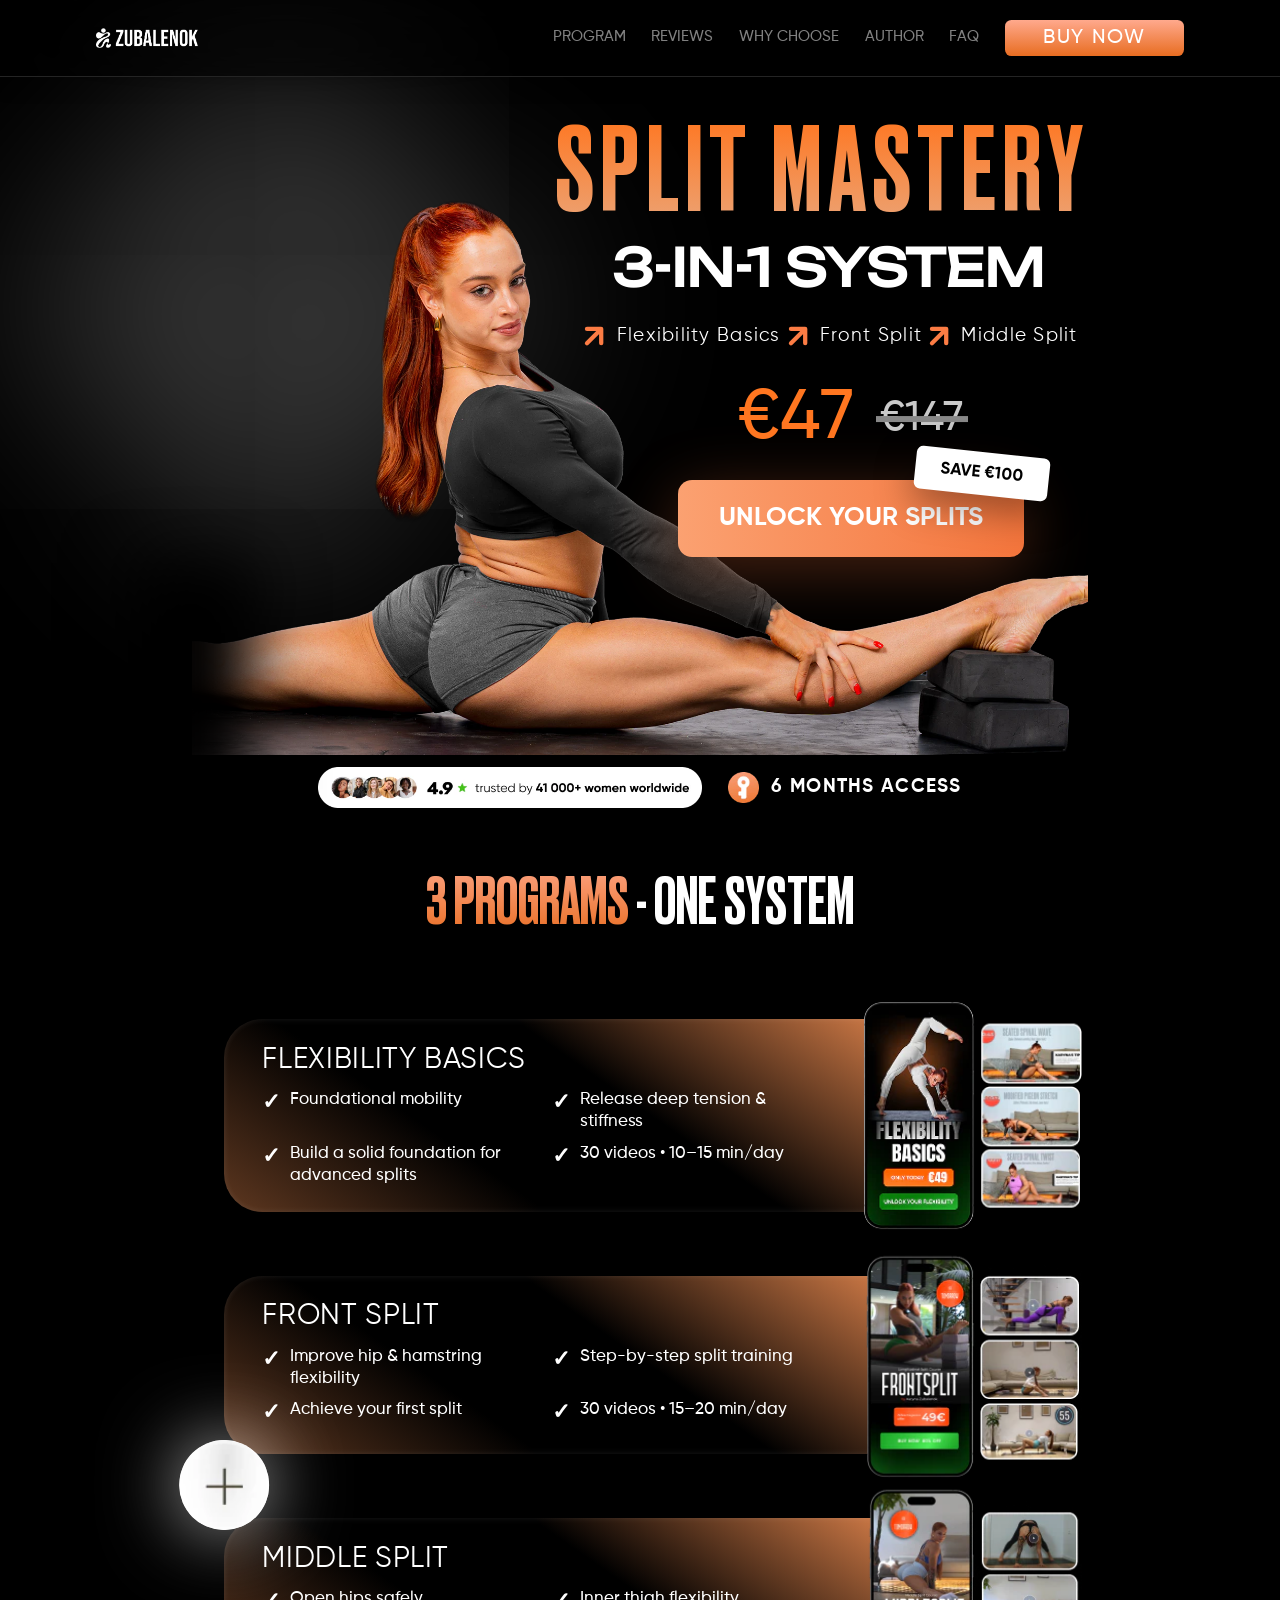
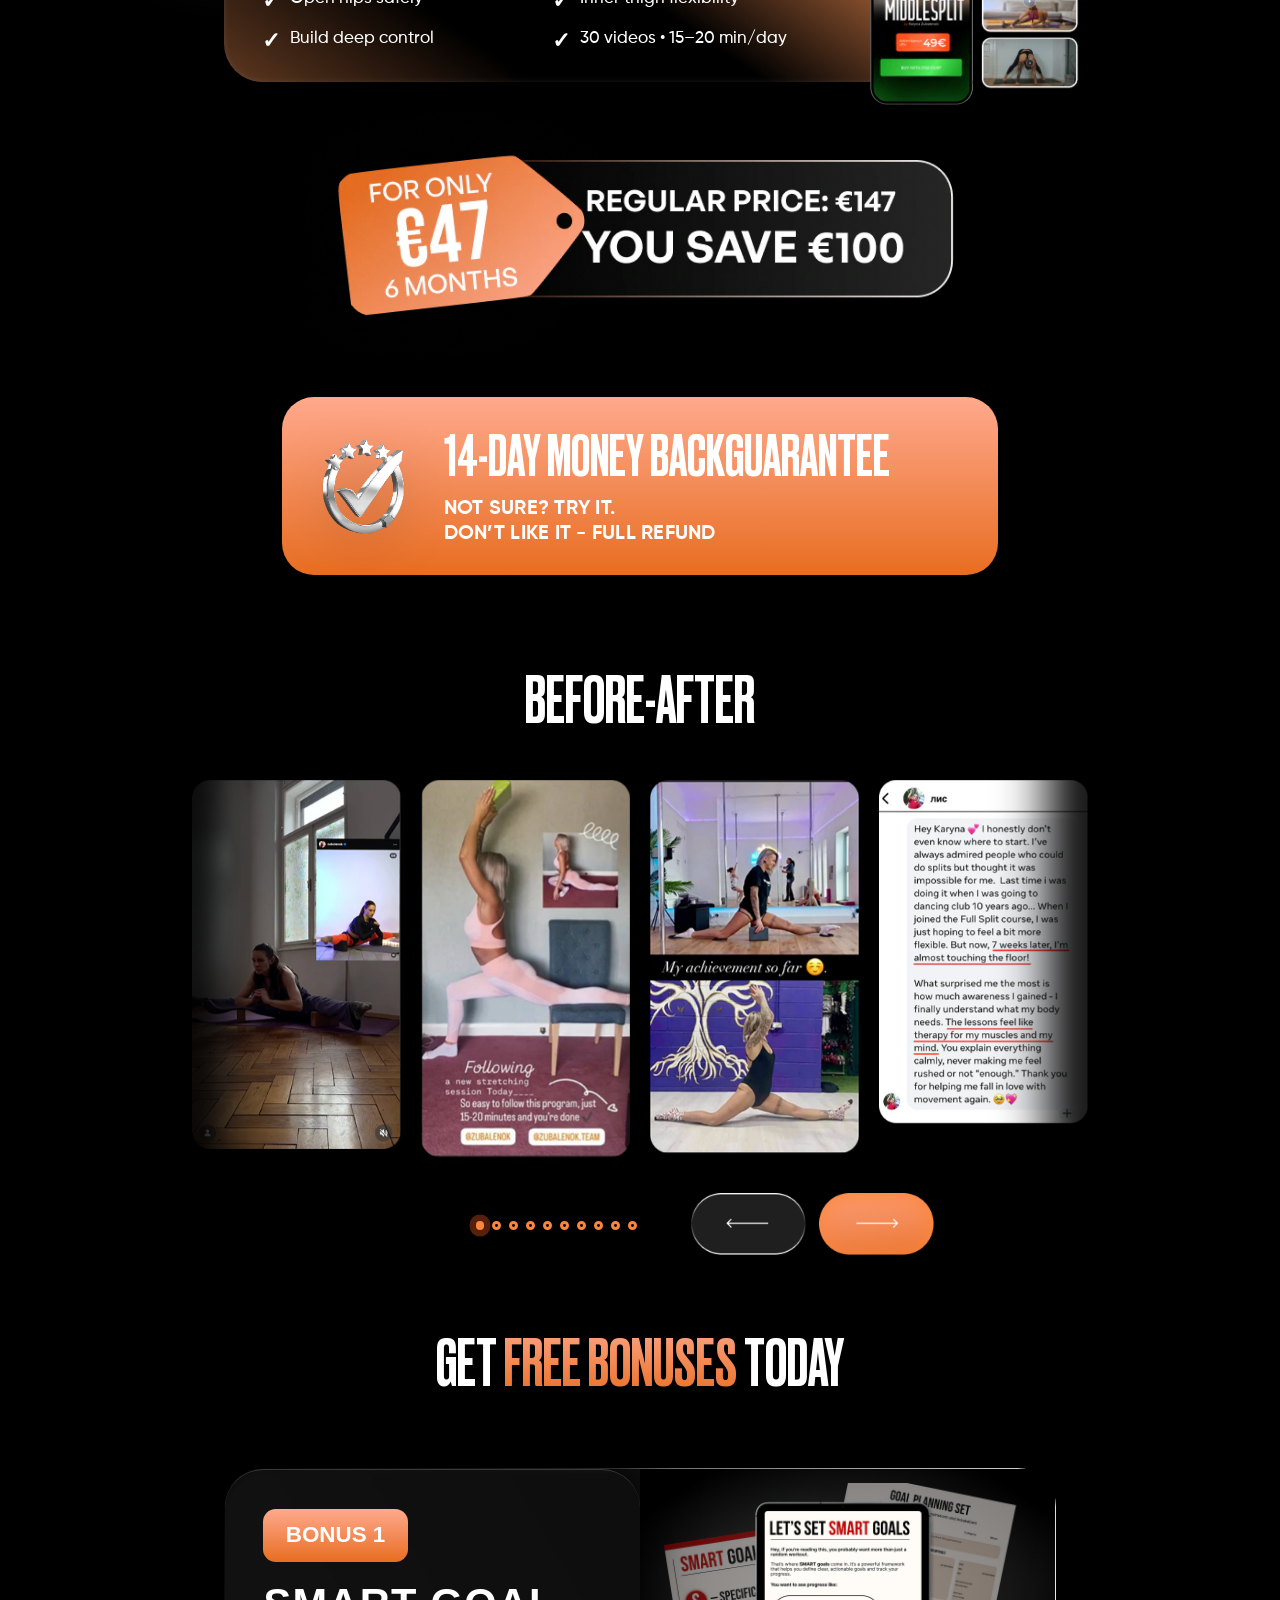
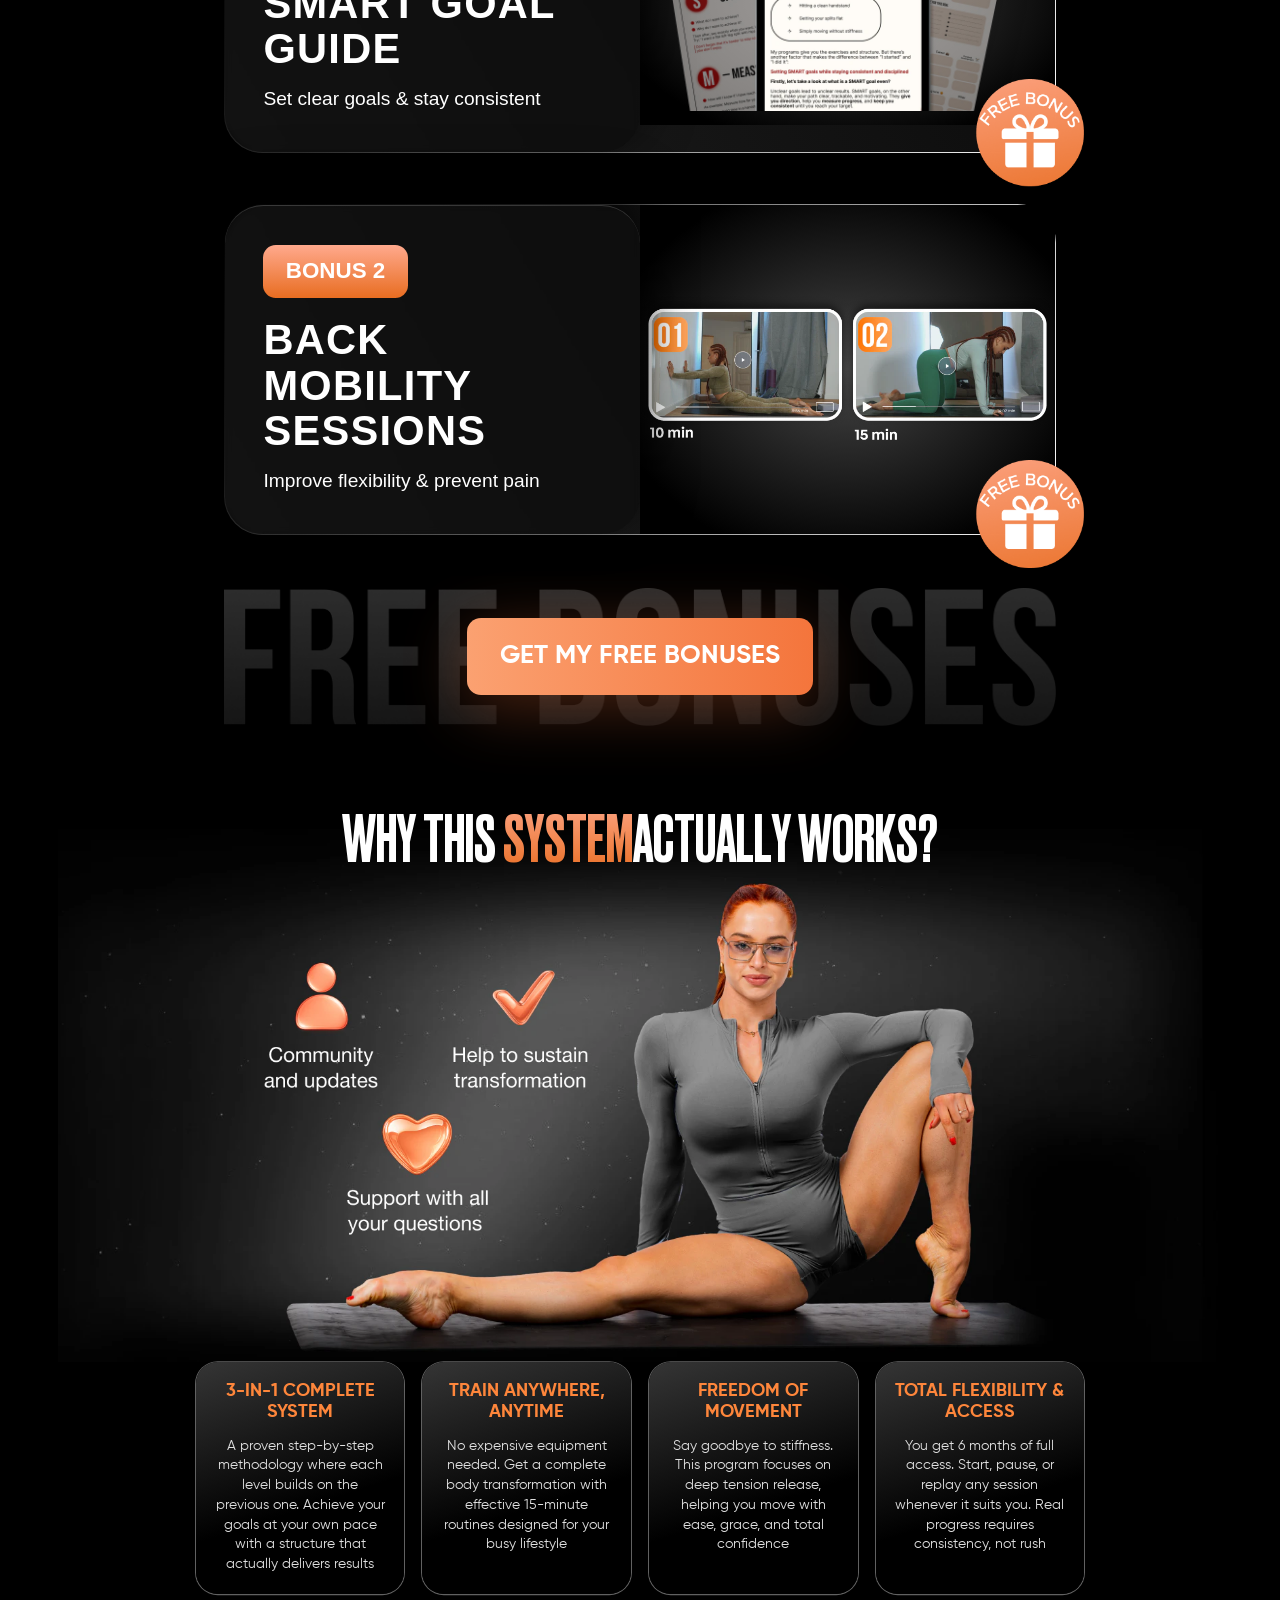
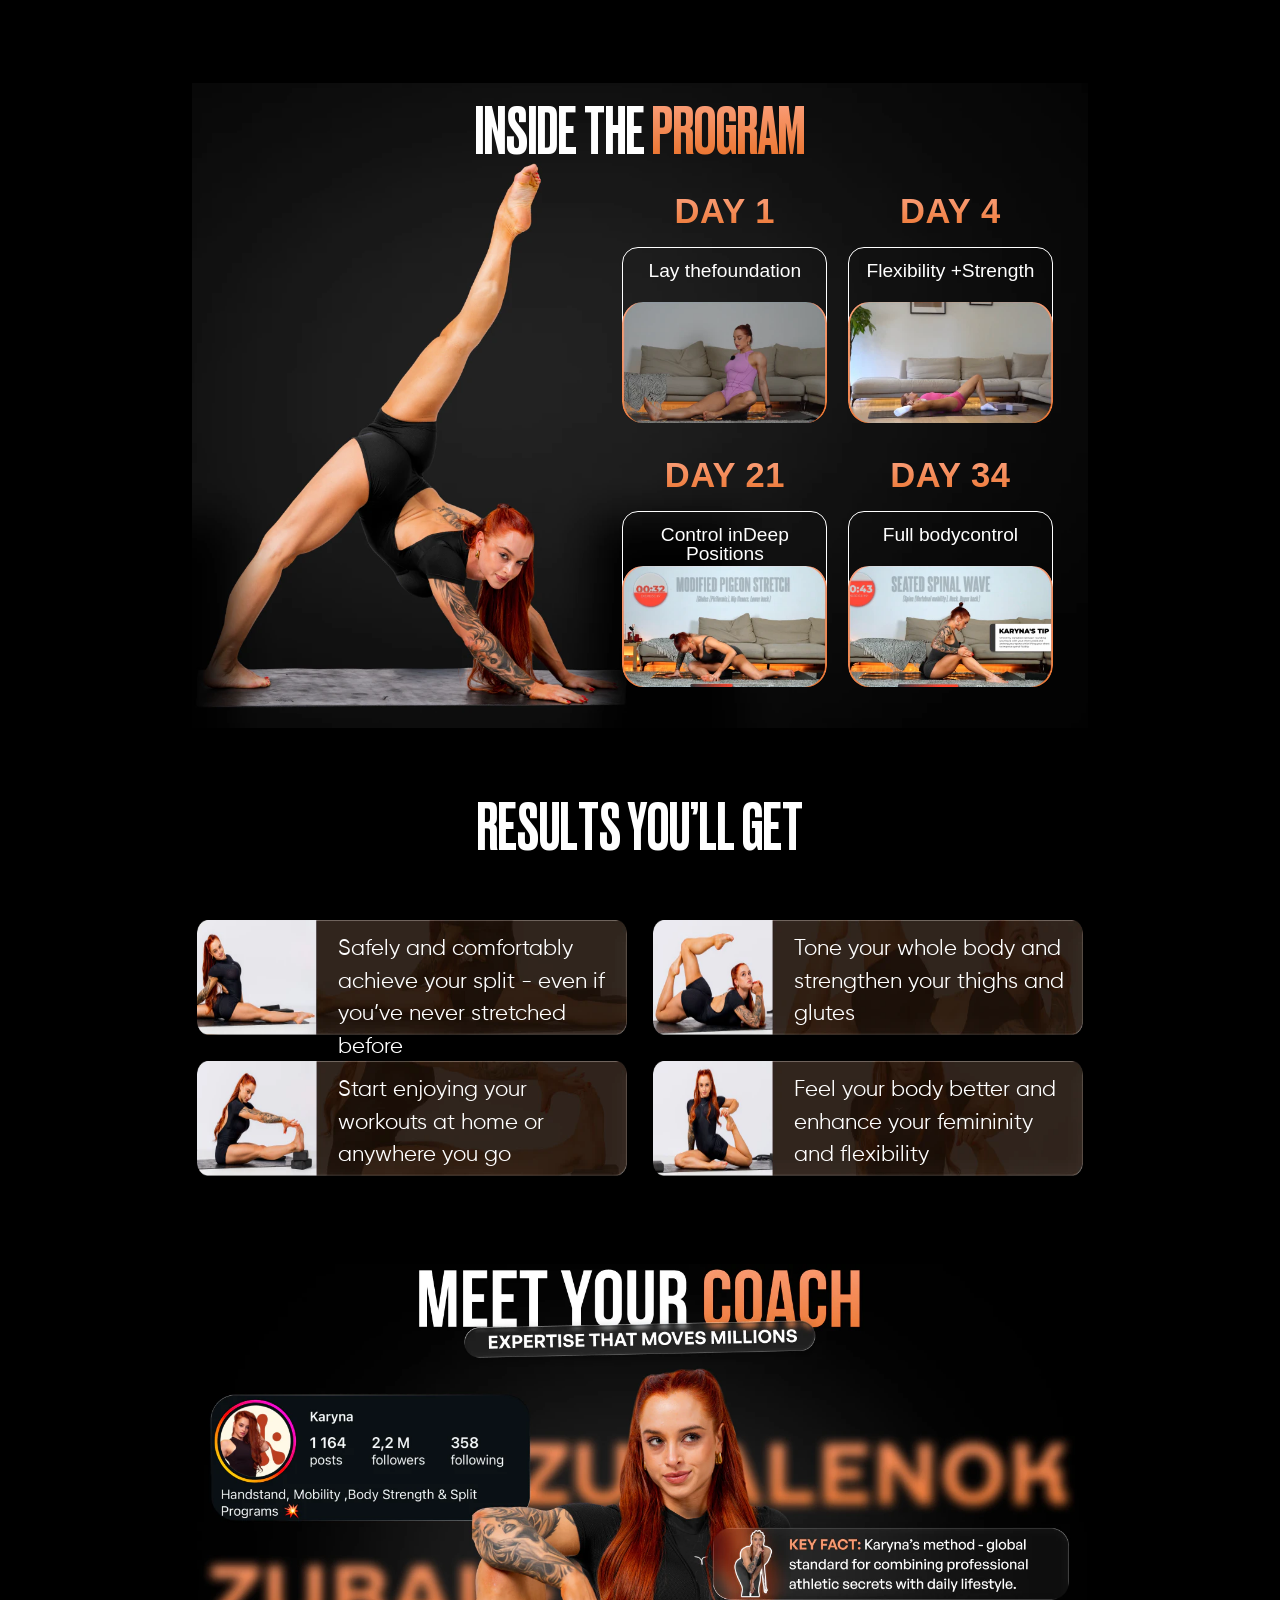
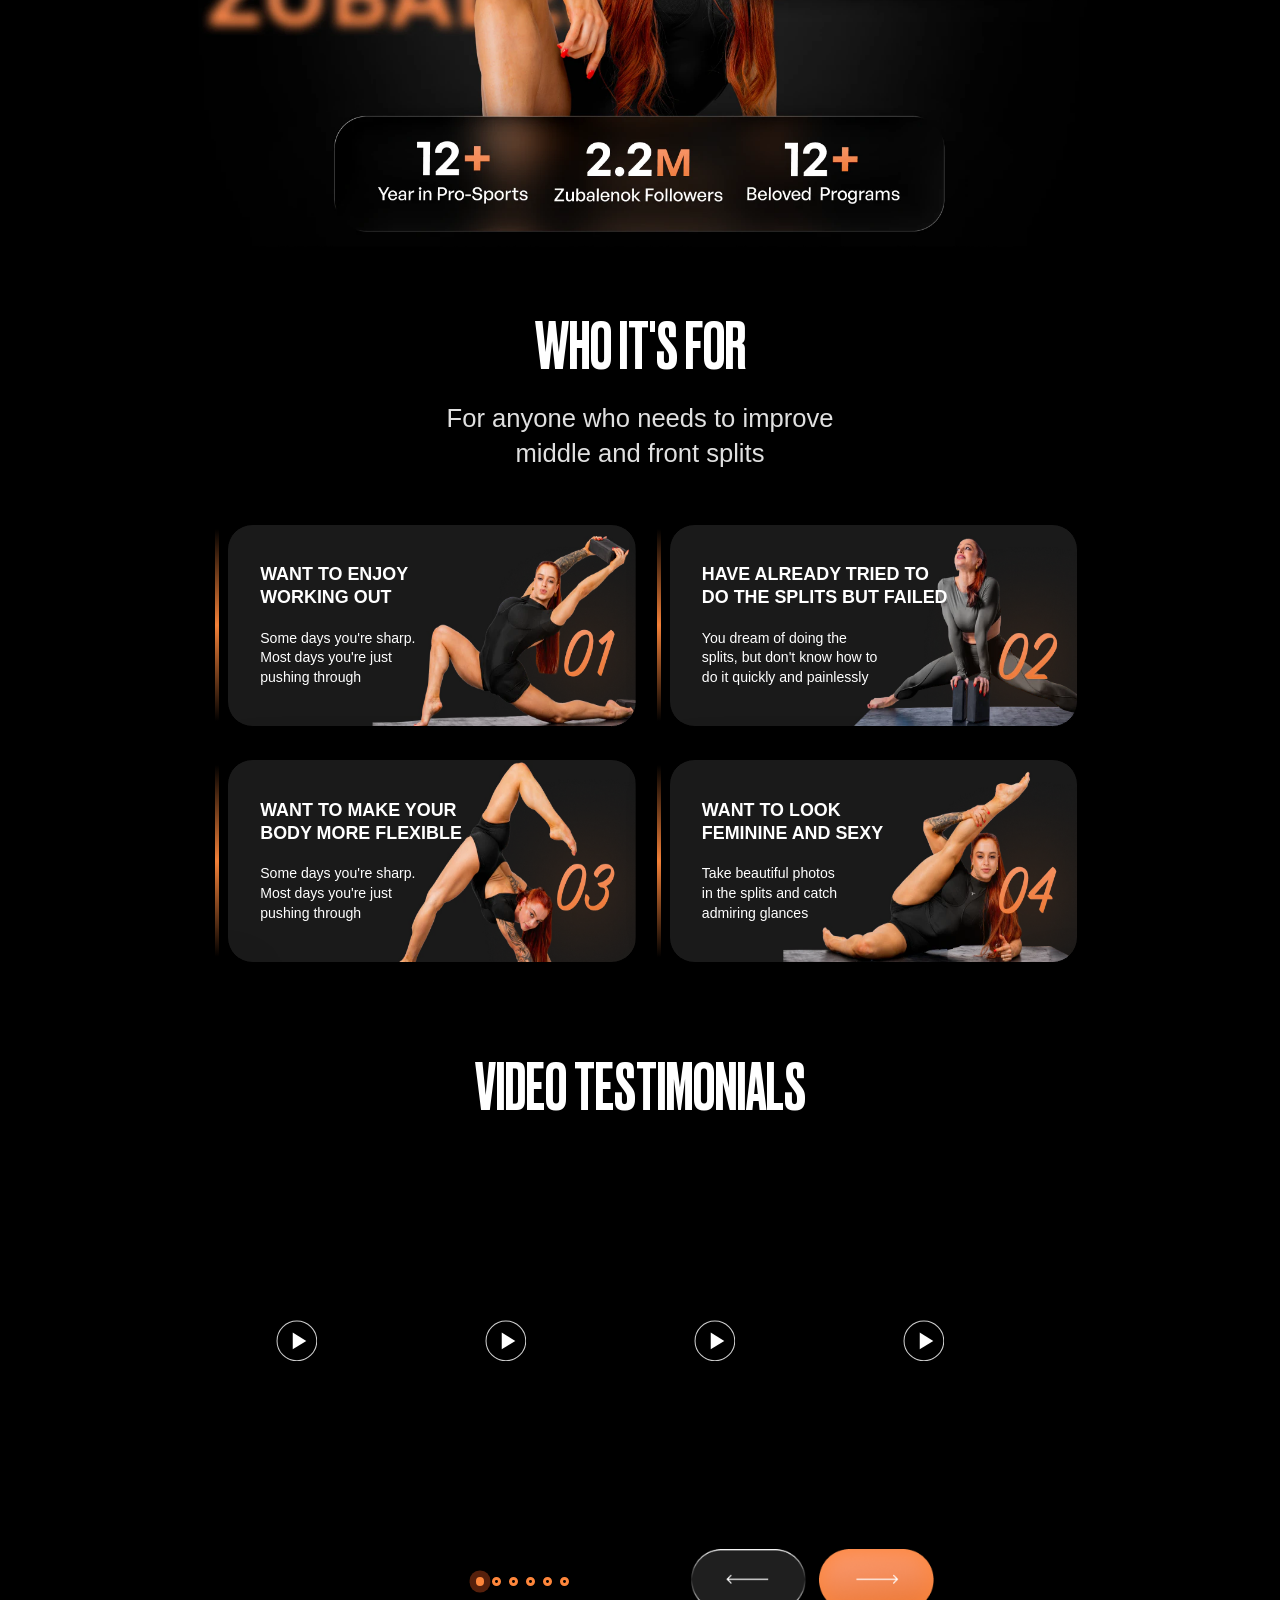
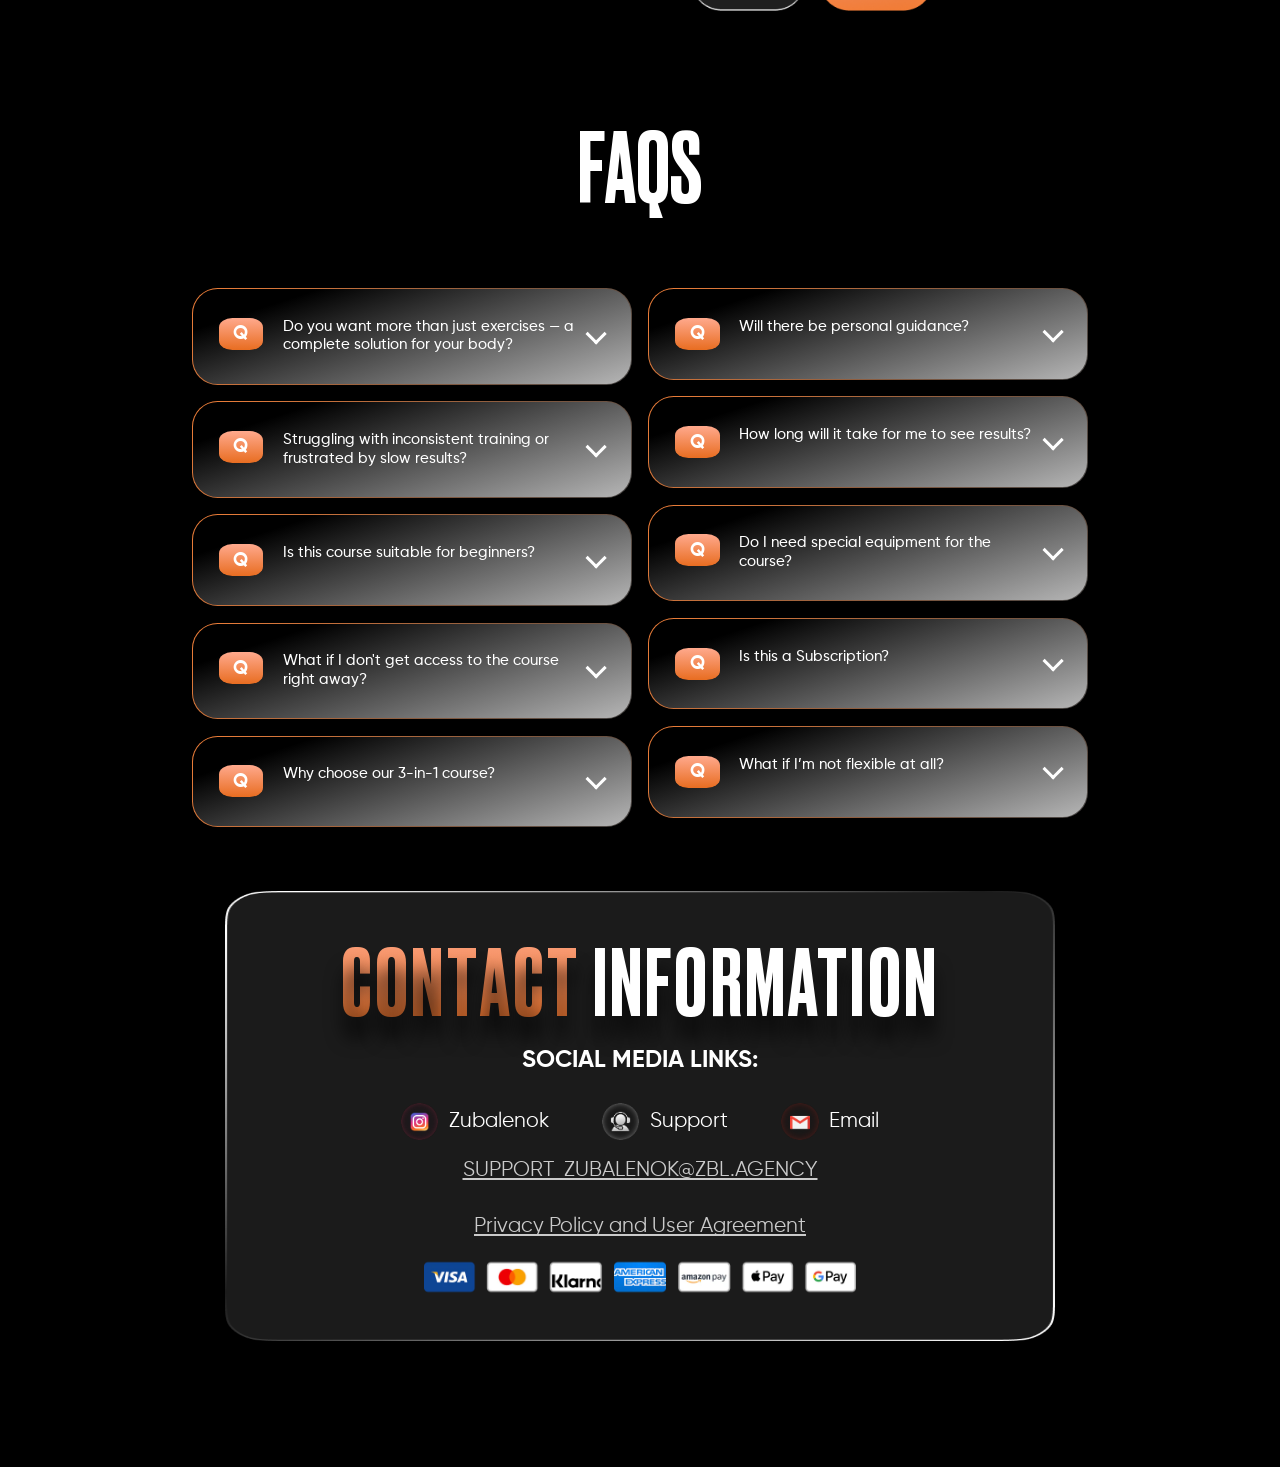
==== index.html @ 0b019ac0 "first commit" ====
<!DOCTYPE html>
<html lang="en">
<head>
    <meta charset="UTF-8">
    <meta name="viewport" content="width=device-width, initial-scale=1.0">
    <link rel="stylesheet" href="./css/fonts.css">
    <link rel="stylesheet" href="./css/nullStyle.css">
    <link rel="stylesheet" href="./css/main.css">
    <link rel="icon" type="image/png" href="./images/favicon.png">
    <link rel="stylesheet" href="https://cdn.jsdelivr.net/npm/swiper@11/swiper-bundle.min.css" />
    <title>Document</title>
</head>
<body>
    <header class="header-navline">
                <div class="header-wrapper">
                    <img src="./images/logo.webp" alt="logo" class="header-logo">
                    <nav class="header-nav">
                        <ul class="header-list">
                            <li><a href="#program" class="header-link">Program</a></li>
                            <li><a href="#reviews" class="header-link">Reviews</a></li>
                            <li><a href="#why-choose" class="header-link">Why choose</a></li>
                            <li><a href="#author" class="header-link">Author</a></li>
                            <li><a href="#faq" class="header-link">FAQ</a></li>
                        </ul>
                        <a href="https://zubalenok.online/shop/item/12171" class="header-nav-button">
                            Buy Now
                        </a>
                    </nav>
                </div>
            </header>
    
        <header class="header-section">
            <h1 class="title">SPLIT MASTERY</h1>
            <h2 class="sub-title">3-IN-1 SYSTEM</h2>
        </header>

        <div class="hero-section">
            <picture class="hero-bg">
                <source media="(max-width: 428px)" srcset="./images/fon-small.webp">
                <source media="(max-width: 768px)" srcset="./images/fon-medium.webp">
                <img src="./images/fon-big.webp" alt="Split Mastery Pose" fetchpriority="high" decoding="sync">
            </picture>

            <ul class="features-list">
                <li>
                    <svg class="arrow-icon" viewBox="0 0 24 24" fill="none" xmlns="http://www.w3.org/2000/svg">
                        <path d="M7 17L17 7M17 7H7M17 7V17" stroke="#fc7c44" stroke-width="3" stroke-linecap="round" stroke-linejoin="round"/>
                    </svg>
                    Flexibility Basics
                </li>
                <li>
                    <svg class="arrow-icon" viewBox="0 0 24 24" fill="none" xmlns="http://www.w3.org/2000/svg">
                        <path d="M7 17L17 7M17 7H7M17 7V17" stroke="#fc7c44" stroke-width="3" stroke-linecap="round" stroke-linejoin="round"/>
                    </svg>
                    Front Split
                </li>
                <li>
                    <svg class="arrow-icon" viewBox="0 0 24 24" fill="none" xmlns="http://www.w3.org/2000/svg">
                        <path d="M7 17L17 7M17 7H7M17 7V17" stroke="#fc7c44" stroke-width="3" stroke-linecap="round" stroke-linejoin="round"/>
                    </svg>
                    Middle Split
                </li>
            </ul>
        </div>
<div class="wrapper">
        <div class="action-section">
            <div class="action-section-d">
            <div class="pricing-container">
                <span class="price-new">€47</span>
                <span class="price-old">€147</span>
                <div class="badge-save">SAVE €100</div>
            </div>

            <button class="btn-unlock">UNLOCK YOUR SPLITS</button>
            </div>
            <div class="access-info">
                <img src="./images/key.webp" alt="">
                <span>6 MONTHS ACCESS</span>
            </div>
            <div class="trust-badge">
            <img src="./images/rate.webp" alt="Trusted by 41000+ women" loading="lazy">
        </div>
        </div>
<!-- 
        <div class="bonus-wrapper">
            <picture>
        <source media="(max-width: 800px)" srcset="./images/bonus.webp">
        <img src="./images/bonus-desc.webp" alt="Exclusive Bonuses" class="bonus-bg">
        </picture>
            <div class="bonus-text-overlay">
                <h2 class="bonus-title">BUY NOW & GET<br>EXCLUSIVE BONUSES:</h2>
                
                <div class="bonus-items">
                    <div class="bonus-item">
                        <h3 class="bonus-item-title">SMART GOAL GUIDE</h3>
                        <p class="bonus-item-desc">Set clear goals & stay consistent</p>
                    </div>
                    
                    <div class="bonus-item">
                        <h3 class="bonus-item-title">2 BACK MOBILITY SESSIONS</h3>
                        <p class="bonus-item-desc">Improve back flexibility</p>
                    </div>
                </div>
            </div>
        </div> -->
        <div class="courses-list">
        <h2 class="mainTitle">
            <span>3 programs</span> - One system
        </h2>
    <div class="course-card">
        <div class="course-info">
            <h3 class="course-title">FLEXIBILITY BASICS</h3>
            <ul class="course-features">
                <li>Foundational mobility</li>
                <li>Release deep tension & stiffness</li>
                <li>Build a solid foundation for advanced splits</li>
                <li>30 videos • 10–15 min/day</li>
            </ul>
        </div>
        <div class="course-img-wrap">
            <img src="./images/phone-1.webp" alt="Flexibility Basics" loading="lazy">
        </div>
    </div>

    <div class="course-card-group">
        <div class="course-card">
            <div class="course-info">
                <h3 class="course-title">FRONT SPLIT</h3>
                <ul class="course-features">
                    <li>Improve hip & hamstring flexibility</li>
                    <li>Step-by-step split training</li>
                    <li>Achieve your first split</li>
                    <li>30 videos • 15–20 min/day</li>
                </ul>
            </div>
            <div class="course-img-wrap">
                <img src="./images/phone-2.webp" alt="Front Split" loading="lazy">
            </div>
        </div>
        
        <img src="./images/plus.webp" class="plus-badge" alt="">
    </div>

    <div class="course-card">
        <div class="course-info">
            <h3 class="course-title">MIDDLE SPLIT</h3>
            <ul class="course-features">
                <li>Open hips safely</li>
                <li>Inner thigh flexibility</li>
                <li>Build deep control</li>
                <li>30 videos • 15–20 min/day</li>
            </ul>
        </div>
        <div class="course-img-wrap">
            <img src="./images/phone-3.webp" alt="Middle Split" loading="lazy">
        </div>
    </div>

    <img src="./images/price.webp" class="price-button" alt="">

</div>
<div class="guarantee-section">
    <div class="guarantee-container">
        <div class="guarantee-icon">
            <img src="./images/check-1.webp" alt="Money Back Guarantee" loading="lazy">
        </div>
        
        <div class="guarantee-content">
            <h2 class="guarantee-main-text">14-DAY MONEY BACK<br>GUARANTEE</h2>
            <div class="guarantee-sub-text">
                <p>NOT SURE? TRY IT.</p>
                <p>DON’T LIKE IT - FULL REFUND</p>
            </div>
        </div>
    </div>
</div>

<section class="second-slider" id="reviews">
            <div class="wrapper_component">
                <h2 class="mainTitle">BEFORE-AFTER</h2>

                <div class="second-swiper swiper">
                    <div class="swiper-wrapper">
        <img 
            src="./images/slider/slide1.webp" 
            class="swiper-slide" 
            alt="Slide 1"
            loading="lazy"
            decoding="async"
        >
        <img 
            src="./images/slider/slide2.webp" 
            class="swiper-slide" 
            alt="Slide 2"
            loading="lazy"
            decoding="async"
        >
        <img 
            src="./images/slider/slide3.webp" 
            class="swiper-slide" 
            alt="Slide 3"
            loading="lazy"
            decoding="async"
        >
        <img 
            src="./images/slider/slide4.webp" 
            class="swiper-slide" 
            alt="Slide 4"
            loading="lazy"
            decoding="async"
        >
        <img 
            src="./images/slider/slide5.webp" 
            class="swiper-slide" 
            alt="Slide 5"
            loading="lazy"
            decoding="async"
        >
        <img 
            src="./images/slider/slide6.webp" 
            class="swiper-slide" 
            alt="Slide 6"
            loading="lazy"
            decoding="async"
        >
        <img 
            src="./images/slider/slide7.webp" 
            class="swiper-slide" 
            alt="Slide 7"
            loading="lazy"
            decoding="async"
        >
        <img 
            src="./images/slider/slide8.webp" 
            class="swiper-slide" 
            alt="Slide 8"
            loading="lazy"
            decoding="async"
        >
        <img 
            src="./images/slider/slide9.webp" 
            class="swiper-slide" 
            alt="Slide 9"
            loading="lazy"
            decoding="async"
        >
        <img 
            src="./images/slider/slide10.webp" 
            class="swiper-slide" 
            alt="Slide 10"
            loading="lazy"
            decoding="async"
        >

</div>
                </div>

                <div style="padding-right: 10px; display: flex; align-items: center;">
                    <div class="second-slider-pagination swiper-pagination"></div>
                    <div class="second-slider-prev"></div>
                    <div class="second-slider-next"></div>
                </div>
            </div>
        </section>


        <div class="bonuses-container">
            <h2 class="mainTitle">
                Get <span>FREE Bonuses</span> Today
            </h2>
  <div class="bonus-card">
    <div class="img-wrapper new-1-img-w">
      <picture>
        <source media="(min-width: 800px)" srcset="./images/new-1.2.webp">
        <img src="./images/new-1.webp" class="new-1-img" alt="Smart Goal Guide">
      </picture>
    </div>
    <div class=" bonus-content bonus-content-1">
      <div class="bonus-badge">BONUS 1</div>
      <div class="bonus-title">SMART GOAL GUIDE</div>
      <div class="bonus-subtitle">Set clear goals & stay consistent</div>
    </div>
   <img src="./images/gift.png" class="gift" alt="">
  </div>

  <div class="bonus-card">
    <div class="img-wrapper">
      <picture>
        <source media="(min-width: 800px)" srcset="./images/new-2.2.webp">
        <img src="./images/new-2.webp" class="new-1-img" alt="Smart Goal Guide">
      </picture>
    </div>
    <div class="bonus-content bonus-content-2">
      <div class="bonus-badge">BONUS 2</div>
      <div class="bonus-title">BACK MOBILITY SESSIONS</div>
      <div class="bonus-subtitle">Improve flexibility & prevent pain</div>
    </div>
    <img src="./images/gift.png" class="gift" alt="">
  </div>

  <div class="new-fonTitle">
  <a href="" class="btn-unlock">Get My Free Bonuses</a>
  </div>
</div>

        <div class="benefits">
            <h2 class="mainTitle">
                Why this <span>system</span><br>actually works?
            </h2>
        <img src="./images/details.webp" class="benefits-image" alt="">
        <div class="benefits-grid">
    
    <div class="benefit-card">
        <h4 class="benefit-title">3-IN-1 COMPLETE SYSTEM</h4>
        <div class="benefit-item">
            <p class="benefit-desc"><span>✅</span> A proven step-by-step methodology where each level builds on the previous one. Achieve your goals at your own pace with a structure that actually delivers results</p>
        </div>
    </div>

    <div class="benefit-card">
        <h4 class="benefit-title">TRAIN ANYWHERE, ANYTIME</h4>
        <div class="benefit-item">
            <p class="benefit-desc"><span>✅</span> No expensive equipment needed. Get a complete body transformation with effective 15-minute routines designed for your busy lifestyle</p>
        </div>
    </div>

    <div class="benefit-card">
        <h4 class="benefit-title">FREEDOM OF MOVEMENT</h4>
        <div class="benefit-item">
            <p class="benefit-desc"><span>✅</span> Say goodbye to stiffness. This program focuses on deep tension release, helping you move with ease, grace, and total confidence</p>
        </div>
    </div>

    <div class="benefit-card">
        <h4 class="benefit-title">TOTAL FLEXIBILITY & ACCESS</h4>
        <div class="benefit-item">
            <p class="benefit-desc"><span>✅</span> You get 6 months of full access. Start, pause, or replay any session whenever it suits you. Real progress requires consistency, not rush</p>
        </div>
    </div>

</div>
    </div>
    
    <div class="gallery">
        <h2 class="mainTitle">
        Inside the <span>program</span>
    </h2>
    <div class="gallery-content">
  <div class="gallery-grid">
    <div class="gallery-card">
      <div class="gallery-day">DAY 1</div>
      <div class="gallery-box">
        <div class="gallery-text">Lay the<br>foundation</div>
        <div class="gallery-img">
          <img src="./images/poster-1.webp" alt="Day 1">
        </div>
      </div>
    </div>

    <div class="gallery-card">
      <div class="gallery-day">DAY 4</div>
      <div class="gallery-box">
        <div class="gallery-text">Flexibility +<br>Strength</div>
        <div class="gallery-img">
          <img src="./images/poster-2.webp" alt="Day 4">
        </div>
      </div>
    </div>

    <div class="gallery-card">
      <div class="gallery-day">DAY 21</div>
      <div class="gallery-box">
        <div class="gallery-text">Control in<br>Deep Positions</div>
        <div class="gallery-img">
          <img src="./images/poster-3.webp" alt="Day 21">
        </div>
      </div>
    </div>

    <div class="gallery-card">
      <div class="gallery-day">DAY 34</div>
      <div class="gallery-box">
        <div class="gallery-text">Full body<br>control</div>
        <div class="gallery-img">
          <img src="./images/poster-4.webp" alt="Day 34">
        </div>
      </div>
    </div>
  </div>
  </div>
</div>

<section class="results wrapper_component" id="why-choose">
            <h2 class="mainTitle">
                Results you’ll get
            </h2>
            <div class="results-items">
                <div class="results-item">
                    <p>
                        Safely and comfortably achieve your split - even if you’ve never stretched before
                    </p>
                </div>
                <div class="results-item">
                    <p>
                        Tone your whole body and strengthen your thighs and glutes
                    </p>
                </div>
                <div class="results-item">
                    <p>
                        Start enjoying your workouts at home or anywhere you go
                    </p>
                </div>
                <div class="results-item">
                    <p>
                        Feel your body better and enhance your femininity and flexibility
                    </p>
                </div>
            </div>
            <a href="https://zubalenok.online/shop/item/11786" class="hero__btn">Start changes →</a>
        </section>
        <picture>
            <source srcset="./images/info-mob.webp" media="(max-width: 800px)">
            
            <img style="margin: 0 auto;" src="./images/info-desc.webp" alt="Gallery image">
        </picture>
        <div class="who-container">
        <div class="mainTitle">WHO IT'S FOR</div>
        <div class="who-subtitle">For anyone who needs to improve<br>middle and front splits</div>
        <div class="who-cards">
            <div class="who-card">
            <div class="who-card-title">WANT TO ENJOY<br>WORKING OUT</div>
            <div class="who-card-desc">Some days you're sharp.<br>Most days you're just<br>pushing through</div>
            </div>
            <div class="who-card">
            <div class="who-card-title">HAVE ALREADY TRIED TO<br>DO THE SPLITS BUT FAILED</div>
            <div class="who-card-desc">You dream of doing the<br>splits, but don't know how to<br>do it quickly and painlessly</div>
            </div>
            <div class="who-card">
            <div class="who-card-title">WANT TO MAKE YOUR<br>BODY MORE FLEXIBLE</div>
            <div class="who-card-desc">Some days you're sharp.<br>Most days you're just<br>pushing through</div>
            </div>
            <div class="who-card">
            <div class="who-card-title">WANT TO LOOK<br>FEMININE AND SEXY</div>
            <div class="who-card-desc">Take beautiful photos<br>in the splits and catch<br>admiring glances</div>
            </div>
        </div>
        </div>
        <section class="first-slider">
            <div class="wrapper_component">
                <h2 class="mainTitle">Video Testimonials</h2>

                <div class="first-swiper swiper">
                    <div class="swiper-wrapper">

                    <div class="swiper-slide">
                        <video class="video-preview" data-src="https://itden-cdn.b-cdn.net/stretching/video1.MP4"
                            poster="https://itden-cdn.b-cdn.net/stretching/slider-1/slide1.webp" muted playsinline loop preload="none">
                        </video>
                    </div>
                    <div class="swiper-slide">
                        <video class="video-preview" data-src="https://itden-cdn.b-cdn.net/stretching/video2.MP4"
                            poster="https://itden-cdn.b-cdn.net/stretching/slider-1/slide4.webp" muted playsinline loop preload="none">
                        </video>
                    </div>
                    <div class="swiper-slide">
                        <video class="video-preview" data-src="https://itden-cdn.b-cdn.net/stretching/video3.MP4"
                            poster="https://itden-cdn.b-cdn.net/stretching/slider-1/slide3.webp" muted playsinline loop preload="none">
                        </video>
                    </div>
                    <div class="swiper-slide">
                        <video class="video-preview" data-src="https://itden-cdn.b-cdn.net/stretching/video4.MP4"
                            poster="https://itden-cdn.b-cdn.net/stretching/slider-1/slide5.webp" muted playsinline loop preload="none">
                        </video>
                    </div>
                    <div class="swiper-slide">
                        <video class="video-preview" data-src="https://itden-cdn.b-cdn.net/stretching/video5.MP4"
                            poster="https://itden-cdn.b-cdn.net/stretching/slider-1/slide7.webp" muted playsinline loop preload="none">
                        </video>
                    </div>
                    <div class="swiper-slide">
                        <video class="video-preview" data-src="https://itden-cdn.b-cdn.net/stretching/video6.MP4"
                            poster="https://itden-cdn.b-cdn.net/stretching/slider-1/slide10.webp" muted playsinline loop preload="none">
                        </video>
                    </div>
                </div>

                <div style="padding-right: 10px; display: flex; align-items: center;">
                    <div class="first-slider-pagination swiper-pagination"></div>
                    <div class="first-slider-prev"></div>
                    <div class="first-slider-next"></div>
                </div>
            </div>
        </section>
        <section class="faqs-section">
    <h2 class="mainTitle faqs-header">FAQS</h2>

    <div class="faq-container">
        
        <div class="faq-container-s">
        <div class="faq-item">
            <input type="checkbox" id="faq-1" class="faq-input">
            <label for="faq-1" class="faq-header-click">
                <div class="q-circle">Q</div>
                <span class="faq-title">Do you want more than just exercises — a complete solution for your body?</span>
                <div class="faq-arrow"></div>
            </label>
            <div class="faq-content">
                <div class="faq-content-inner">
                    <div class="answer-box">
                        <img src="./images/check-2.webp" alt="check" class="answer-icon">
                        <p class="answer-text">
                            We combine stretching, mobility, and deep recovery work, offering <strong>a comprehensive approach</strong> for holistic health, not just isolated results.
                        </p>
                    </div>
                </div>
            </div>
        </div>

        <div class="faq-item">
            <input type="checkbox" id="faq-2" class="faq-input">
            <label for="faq-2" class="faq-header-click">
                <div class="q-circle">Q</div>
                <span class="faq-title">Struggling with inconsistent training or frustrated by slow results?</span>
                <div class="faq-arrow"></div>
            </label>
            <div class="faq-content">
                <div class="faq-content-inner">
                    <div class="answer-box">
                        <img src="./images/check-2.webp" alt="check" class="answer-icon">
                        <p class="answer-text">
                            With access to three specialized courses for 6 months, you'll see consistent progress at your own pace. Plus, our continuous support and personalized feedback ensure <strong>you stay motivated and on track until you reach your goals</strong>.
                        </p>
                    </div>
                </div>
            </div>
        </div>

        <div class="faq-item">
            <input type="checkbox" id="faq-3" class="faq-input">
            <label for="faq-3" class="faq-header-click">
                <div class="q-circle">Q</div>
                <span class="faq-title">Is this course suitable for beginners?</span>
                <div class="faq-arrow"></div>
            </label>
            <div class="faq-content">
                <div class="faq-content-inner">
                    <div class="answer-box">
                        <img src="./images/check-2.webp" alt="check" class="answer-icon">
                        <p class="answer-text">
                            Absolutely! Whether you're just starting or have been working on flexibility <strong>for a while, this course is designed for all levels.</strong> You'll get step-by-step guidance, so you'll feel confident every step of the way, even if you're new to flexibility training.
                        </p>
                    </div>
                </div>
            </div>
        </div>

        <div class="faq-item">
            <input type="checkbox" id="faq-4" class="faq-input">
            <label for="faq-4" class="faq-header-click">
                <div class="q-circle">Q</div>
                <span class="faq-title">What if I don't get access to the course right away?</span>
                <div class="faq-arrow"></div>
            </label>
            <div class="faq-content">
                <div class="faq-content-inner">
                    <div class="answer-box">
                        <img src="./images/check-2.webp" alt="check" class="answer-icon">
                        <p class="answer-text">
                            If there's any issue, <strong>we'll fix it immediately!</strong> Simply reach out to our support team, and we'll ensure you <strong>get access within 24 hours.</strong> We're here to make sure you can start training right away!
                        </p>
                    </div>
                </div>
            </div>
        </div>

        <div class="faq-item">
            <input type="checkbox" id="faq-5" class="faq-input">
            <label for="faq-5" class="faq-header-click">
                <div class="q-circle">Q</div>
                <span class="faq-title">Why choose our 3-in-1 course?</span>
                <div class="faq-arrow"></div>
            </label>
            <div class="faq-content">
                <div class="faq-content-inner">
                    <div class="answer-box">
                        <img src="./images/check-2.webp" alt="check" class="answer-icon">
                        <p class="answer-text">
                            This course isn't just about stretching — it's about improving your overall well-being. With our proven techniques and expert guidance, <strong>you'll feel stronger, more confident, and healthier</strong> with every session.
                        </p>
                    </div>
                </div>
            </div>
        </div>
        </div>
        <div class="faq-container-s">
        <div class="faq-item">
            <input type="checkbox" id="faq-6" class="faq-input">
            <label for="faq-6" class="faq-header-click">
                <div class="q-circle">Q</div>
                <span class="faq-title">Will there be personal guidance?</span>
                <div class="faq-arrow"></div>
            </label>
            <div class="faq-content">
                <div class="faq-content-inner">
                    <div class="answer-box">
                        <img src="./images/check-2.webp" alt="check" class="answer-icon">
                        <p class="answer-text">
                            The course is pre-recorded, so there's no personal coaching. <strong>However, you can ask any questions on the support page in Instagram - @zubalenok.team</strong>
                        </p>
                    </div>
                </div>
            </div>
        </div>

        <div class="faq-item">
            <input type="checkbox" id="faq-7" class="faq-input">
            <label for="faq-7" class="faq-header-click">
                <div class="q-circle">Q</div>
                <span class="faq-title">How long will it take for me to see results?</span>
                <div class="faq-arrow"></div>
            </label>
            <div class="faq-content">
                <div class="faq-content-inner">
                    <div class="answer-box">
                        <img src="./images/check-2.webp" alt="check" class="answer-icon">
                        <p class="answer-text">
                            <strong>Flexibility is a journey</strong> — with consistent practice, you'll start seeing noticeable improvements in just <strong>2-4 weeks.</strong> If you stick with it, your progress will grow faster, and soon you'll be hitting new goals!
                        </p>
                    </div>
                </div>
            </div>
        </div>

        <div class="faq-item">
            <input type="checkbox" id="faq-8" class="faq-input">
            <label for="faq-8" class="faq-header-click">
                <div class="q-circle">Q</div>
                <span class="faq-title">Do I need special equipment for the course?</span>
                <div class="faq-arrow"></div>
            </label>
            <div class="faq-content">
                <div class="faq-content-inner">
                    <div class="answer-box">
                        <img src="./images/check-2.webp" alt="check" class="answer-icon">
                        <p class="answer-text">
                            The only equipment you need is a yoga mat and blocks. <strong>This course is designed to be done at home, without the need for fancy gym gear.</strong> You can practice in the comfort of your own space, making it easy and convenient to get started!
                        </p>
                    </div>
                </div>
            </div>
        </div>

        <div class="faq-item">
            <input type="checkbox" id="faq-9" class="faq-input">
            <label for="faq-9" class="faq-header-click">
                <div class="q-circle">Q</div>
                <span class="faq-title">Is this a Subscription?</span>
                <div class="faq-arrow"></div>
            </label>
            <div class="faq-content">
                <div class="faq-content-inner">
                    <div class="answer-box">
                        <img src="./images/check-2.webp" alt="check" class="answer-icon">
                        <p class="answer-text">
                            <strong>No, this is not a subscription.</strong> It's a one-time purchase with the option to repurchase access if needed.
                        </p>
                    </div>
                </div>
            </div>
        </div>

        <div class="faq-item">
            <input type="checkbox" id="faq-10" class="faq-input">
            <label for="faq-10" class="faq-header-click">
                <div class="q-circle">Q</div>
                <span class="faq-title">What if I’m not flexible at all?</span>
                <div class="faq-arrow"></div>
            </label>
            <div class="faq-content">
                <div class="faq-content-inner">
                    <div class="answer-box">
                        <img src="./images/check-2.webp" alt="check" class="answer-icon">
                        <p class="answer-text">
                            That’s exactly who this course is for. Even if you feel “stiff” right now, <strong>our step-by-step system will help you safely build flexibility and start seeing real progress</strong>
                        </p>
                    </div>
                </div>
            </div>
        </div>
        </div>
    </div>
</section>
<div class="contacts-fon">
<div class="contacts">
    <h2 class="contacts-title">
        <span>Contact</span>
        Information
    </h2>
    <h3 class="contacts-subTitle">
        Social Media Links:
    </h3>
    <div class="contacts-nav">
        <a href="https://www.instagram.com/zubalenok/">
            <img src="./images/inst-new.png" alt="">
            Zubalenok
        </a>
        <a href="https://www.instagram.com/zubalenok.team/">
            <img src="./images/support-new.png" alt="">
            Support
        </a>
        <a href="mailto:SUPPORT_ZUBALENOK@ZBL.AGENCY">
            <img src="./images/email-new.png" alt="">
            Email
        </a>
    </div>
    <div class="support_link">
        <a href="mailto:SUPPORT_ZUBALENOK@ZBL.AGENCY">SUPPORT_ZUBALENOK@ZBL.AGENCY</a>
    </div>
    <a href="/policy" style="display: block; text-align: center" class="privacy">Privacy
        Policy and User Agreement</a>
    <img src="./images/cards.webp" class="cards" alt="">
</div>
</div>
<footer class="footer active" id="footer">
        <div class="footer-timer">
            <div class="footer-timer-item">
                <h3 class="footer-timer-value">23</h3>
                <p class="footer-timer-time">hours</p>
            </div>
            <div class="footer-timer-item">
                <h3 class="footer-timer-value">59</h3>
                <p class="footer-timer-time">minutes</p>
            </div>
            <div class="footer-timer-item">
                <h3 class="footer-timer-value">39</h3>
                <p class="footer-timer-time">seconds</p>
            </div>
        </div>
        <!-- <a class="footerButton payment-btn open-popup-btn">Sign up today</a> -->
         <a href="" class="footerButton payment-btn open-popup-btn">Get Instant Access</a>
    </footer>
    </div>
    <script defer src="./js/video-optimize.js"></script>
    <script src="https://cdn.jsdelivr.net/npm/swiper@11/swiper-bundle.min.js"></script>
    <script defer src="./js/slider.js"></script>
    <script defer src="./js/app.js"></script>

    <script defer>
        document.addEventListener('DOMContentLoaded', () => {
            const footer = document.getElementById('footer'); // елемент, до якого додамо клас
            if (!footer) return;

            window.addEventListener('scroll', () => {
                // Перевіряємо, скільки проскролено
                if (window.scrollY >= 200) {
                    footer.classList.add('active');
                } else {
                    footer.classList.remove('active');
                }
            });
        });
    </script>

    <script>
    (function () {
        const COOLDOWN = 2000;

        const lastClickMap = new WeakMap();

        function isClickable(el) {
            return el.closest('a, button');
        }

        document.addEventListener('click', function (e) {
            const target = isClickable(e.target);
            if (!target) return;

            const now = Date.now();
            const lastClick = lastClickMap.get(target) || 0;

            if (now - lastClick < COOLDOWN) {
                e.preventDefault();
                e.stopPropagation();
                return;
            }

            lastClickMap.set(target, now);

            target.style.pointerEvents = 'none';

            setTimeout(() => {
                target.style.pointerEvents = '';
            }, COOLDOWN);
        }, true);
    })();
    </script>
</body>
</html>
---- css/fonts.css ----
@font-face {
    font-family: 'DrukCyr-bold';
    src: url('../fonts/DrukCyr-Bold.ttf') format('truetype');
    font-weight: 600;
    font-style: normal;
}

@font-face {
    font-family: 'DrukCyr-medium';
    src: url('../fonts/DrukCyr-Medium.ttf') format('truetype');
    font-weight: 400;
    font-style: normal;
}

@font-face {
    font-family: 'Songer Condensed';
    src: url('../fonts/SONGERCondensed.woff2') format('woff2'),
         url('../fonts/SONGERCondensed.woff') format('woff');
    font-weight: 400;
    font-display: swap;
}

@font-face {
    font-family: 'Gilroy';
    src: url('../fonts/Gilroy-Regular.ttf') format('truetype');
    font-weight: 400;
    font-style: normal;
    font-display: swap;
}

/* Gilroy Medium */
@font-face {
    font-family: 'Gilroy';
    src: url('../fonts/Gilroy-Medium.ttf') format('truetype');
    font-weight: 500;
    font-style: normal;
    font-display: swap;
}

/* Gilroy Bold */
@font-face {
    font-family: 'Gilroy';
    src: url('../fonts/Gilroy-Bold.ttf') format('truetype');
    font-weight: 700;
    font-style: normal;
    font-display: swap;
}

@font-face {
    font-family: 'Unbounded-Regular';
    src: url('../fonts/Unbounded-Regular.ttf') format('truetype');
    font-weight: 400;
    font-style: normal;
    font-display: swap;
}
---- css/nullStyle.css ----
/* =========================
   1. Box sizing
   ========================= */
*,
*::before,
*::after {
  box-sizing: border-box;
}

/* =========================
   2. Remove default margins
   ========================= */
* {
  margin: 0;
  padding: 0;
}

/* =========================
   3. HTML & body defaults
   ========================= */
html {
  height: 100%;
  -webkit-text-size-adjust: 100%;
  scroll-behavior: smooth;
}

body {
  min-height: 100%;
  background-color: #000;
  line-height: 1.5;
  margin: 0;
  padding: 0;
  font-family: 'Gilroy';
  text-rendering: optimizeSpeed;
  -webkit-font-smoothing: antialiased;
}

.mainTitle{
  font-weight: 500;
  font-size: 12vw;
  line-height: 100%;
  padding-bottom: 4vw;
  text-transform: uppercase;
  text-align: center;
  color: #fff;
  font-family: 'DrukCyr-medium';
}

.mainText{
  font-weight: 400;
  font-size: 15px;
  letter-spacing: -0.02em;
  color: rgba(255, 255, 255, 0.7);
}

.mainText span{
  font-weight: 600;
  color: #fff;
}

.mainTitle span{
background: linear-gradient(360deg, #e86d21 0%, #ffa98d 100%);
background-clip: text;
-webkit-background-clip: text;
-webkit-text-fill-color: transparent;
}

@media (max-width: 450px) {
  .mainTitle{
    font-size: 14.54vw;
  }
  .mainText{
    font-size: 3.41vw;
  }
}

.wrapper{
    width: 100%;
    overflow: hidden;
}

@media(min-width: 800px){
  .mainTitle br{
    display: none;
  }
  .mainTitle{
    font-size: 5vw;
    padding-bottom: 2vw;
  }
  .mainText{
    font-size: 1.2vw;
  }
  .wrapper{
    max-width: 70vw;
    margin: 0 auto;
    overflow: initial;
  }
}

/* =========================
   4. Media elements
   ========================= */
img,
picture,
video,
canvas,
svg {
  display: block;
  max-width: 100%;
  height: auto;
}

/* =========================
   5. Forms
   ========================= */
input,
button,
textarea,
select {
  font: inherit;
  color: inherit;
  background: none;
  border: none;
  outline: none;
}

button {
  cursor: pointer;
}

textarea {
  resize: vertical;
}

/* =========================
   6. Links
   ========================= */
a {
  color: inherit;
  text-decoration: none;
}

/* =========================
   7. Lists
   ========================= */
ul,
ol {
  list-style: none;
}

/* =========================
   8. Headings & text
   ========================= */
h1, h2, h3, h4, h5, h6 {
  font-size: inherit;
  font-weight: inherit;
}

p {
  overflow-wrap: break-word;
}

/* =========================
   9. Tables
   ========================= */
table {
  border-collapse: collapse;
  border-spacing: 0;
}

/* =========================
   10. Accessibility & UX
   ========================= */
:focus-visible {
  outline: 2px solid currentColor;
  outline-offset: 2px;
}

/* =========================
   11. Reduced motion
   ========================= */
@media (prefers-reduced-motion: reduce) {
  *,
  *::before,
  *::after {
    animation-duration: 0.01ms !important;
    animation-iteration-count: 1 !important;
    transition-duration: 0.01ms !important;
    scroll-behavior: auto !important;
  }
}
---- css/main.css ----
/* =========================
   Header (Заголовки)
   ========================= */
.header-section {
    text-align: center;
    padding-top: 8vw; /* ~50px від 428px */
    width: 100%;
    z-index: 10;
    position: relative;
}

.hero-section::after{
    content: "";
    display: block;
    width: 40vw;
    height: 0;
    box-shadow: 0 0 30vw 30vw #343434;
    position: absolute;
    top: -10vw;
    transform: rotate(45deg);
    left: 0;
    z-index: -1;
}

.title {
    font-family: 'DrukCyr-medium', Impact, sans-serif;
    font-size: 19.85vw;
    font-weight: 500;
    background: linear-gradient(180deg, #ff7620 0%, #ee9e6b 100%);
    background-clip: text;
    -webkit-background-clip: text;
    -webkit-text-fill-color: transparent;
    line-height: 0.85;
    margin: 0;
    letter-spacing: 0.5vw;
}

.sub-title {
    font-family: 'Unbounded-Regular';
    font-size: 9vw; /* ~47px */
    font-weight: 800;
    color: #ffffff;
    line-height: 1;
    margin-top: 2.3vw; /* ~10px */
}

/* =========================
   Hero Section (Фото + Список)
   ========================= */
.hero-section {
    position: relative;
    width: 100vw;
    margin-top: -2vw; /* Легке накладання фото на заголовок */
    display: flex;
    justify-content: center;
}

.hero-bg {
    width: 100vw;
    display: block;
}

.hero-bg img {
    width: 100%;
    height: 70vw;
    object-fit: cover;
    object-position: 0 -23vw;
    display: block;
    
}

/* Список поверх фото */
.features-list {
    position: absolute;
    right: 5.8vw; /* ~25px */
    top: 15vw; /* ~160px - позиціонування над ногою */
    display: flex;
    flex-direction: column;
    gap: 0vw; /* ~12px */
    z-index: 5;
}

.features-list li {
    display: flex;
    align-items: center;
    gap: 1.4vw; /* ~10px */
    font-size: 4.5vw; /* ~28px */
    font-weight: 400;
    letter-spacing: 0.1vw;
    color: #fff;
}

.arrow-icon {
    width: 4.67vw; /* ~20px */
    height: 4.67vw; /* ~20px */
}

/* =========================
   Action Section (Ціни, Кнопка)
   ========================= */
.action-section {
    display: flex;
    flex-direction: column;
    align-items: center;
    width: 100vw;
    z-index: 10;
}

/* Ціни */
.pricing-container {
    display: flex;
    align-items: center;
    justify-content: center;
    position: relative;
    gap: 2vw; /* ~15px */
    margin-bottom:1vw; /* ~25px */
}

.price-new {
    color: #ff7620;
    font-size: 10vw; /* ~50px */
    font-weight: 700;
    line-height: 1;
}

.price-old {
    color: #888888;
    font-size: 6.47vw; /* ~32px */
    font-weight: 500;
    position: relative;
    line-height: 1;
}

/* Лінія перекреслення */
.price-old::after {
    content: '';
    position: absolute;
    left: -5%;
    top: 50%;
    width: 110%;
    height: 0.46vw; /* ~2px */
    background-color: #888888;
    transform: translateY(-50%);
}

.action-section-d{
    position: relative;
    z-index: 9;
}

.badge-save {
    position: absolute;
    right: -5vw; /* Виносимо за межі цін */
    top: 6.3vw;
    background-color: #ffffff;
    color: #000000;
    font-weight: 800;
    font-size: 3.3vw; /* ~17px */
    padding: 1.2vw 3.5vw;
    border-radius: 2vw; /* ~8px */
    transform: rotate(6deg); /* Нахил як в дизайні */
    box-shadow: 0 1vw 3vw rgba(0,0,0,0.4);
    white-space: nowrap;
}

/* Кнопка */
.btn-unlock {
    width: 75vw; /* ~360px */
    height: 16.35vw; /* ~70px */
    background: linear-gradient(90deg, #fba171 0%, #f4753c 100%);
    border-radius: 4vw; /* ~17px */
    color: #ffffff;
    font-family: 'Gilroy', sans-serif;
    font-size: 6.54vw; /* ~28px */
    font-weight: 800;
    display: flex;
    justify-content: center;
    align-items: center;
    text-transform: uppercase;
    box-shadow: 0 1vw 5vw rgba(244, 117, 60, 0.3); /* Легке світіння */
    transition: transform 0.2s ease;
}

.btn-unlock:active {
    transform: scale(0.97);
}

/* Інфо про доступ */
.access-info {
    display: flex;
    align-items: center;
    gap: 2vw;
    margin-top: 5.8vw; /* ~25px */
    font-size: 4.2vw; /* ~18px */
    font-weight: 600;
    letter-spacing: 0.1vw;
    color: #fff;
}

.access-info img{
    width: 5vw;
}

/* Мальована іконка ключа */
.key-icon {
    width: 5.6vw; /* ~24px */
    height: 5.6vw; /* ~24px */
    background-color: #f4753c;
    border-radius: 50%;
    display: flex;
    justify-content: center;
    align-items: center;
}

.key-hole {
    width: 1.8vw;
    height: 1.8vw;
    background-color: #ffffff;
    border-radius: 50%;
    position: relative;
    margin-top: -1vw;
}

.key-hole::after {
    content: '';
    position: absolute;
    width: 1.2vw;
    height: 1.8vw;
    background-color: #ffffff;
    top: 1.2vw;
    left: 0.3vw;
    clip-path: polygon(20% 0, 80% 0, 100% 100%, 0 100%);
}

/* =========================
   Траст бейдж
   ========================= */
.trust-badge {
    margin-top: 5vw;
    margin-bottom: 7vw;
    margin-left: auto;
    margin-right: auto;
    width: 77vw; /* ~376px */
    display: flex;
    justify-content: center;
}

.trust-badge img {
    width: 100%;
    height: auto;
    object-fit: contain;
}



.bonus-wrapper {
    position: relative;
    width: 93vw; /* Ширина блоку відносно екрану (~398px) */
    margin: 5vw auto; /* Відступ по центру */
    border-radius: 6vw; /* Радіус на випадок, якщо потрібен clipping */
    overflow: hidden;
}

.bonus-bg {
    width: 100%;
    height: auto;
    display: block;
}

/* Контейнер для тексту поверх картинки */
.bonus-text-overlay {
    position: absolute;
    top: 0;
    left: 0;
    width: 100%;
    height: 100%;
    padding: 3.64vw 5.5vw; /* ~40px зверху, ~28px зліва */
    box-sizing: border-box;
    display: flex;
    flex-direction: column;
    justify-content: flex-start;
}

/* Головний заголовок блоку */
.bonus-title {
    font-family: 'DrukCyr-medium', Impact, sans-serif;
    font-size: 8.4vw; /* ~37px */
    font-weight: 500;
    color: #ffffff;
    line-height: 1.15;
    margin-bottom: 2.6vw; /* ~24px */
    text-transform: uppercase;
    letter-spacing: 0.1vw;
}

/* Список бонусів */
.bonus-items {
    display: flex;
    flex-direction: column;
    gap: 2vw; /* ~16px між елементами списку */
}

.bonus-item {
    display: flex;
    flex-direction: column;
    gap: 0.9vw; /* ~4px між назвою та описом */
}

/* Помаранчевий заголовок бонусу */
.bonus-item-title {
    font-family: 'Gilroy', sans-serif;
    font-size: 3.5vw; /* ~21px */
    font-weight: 800;
    color: #e5784b; /* Зчитаний колір з макету */
    text-transform: uppercase;
    line-height: 1.1;
}

/* Білий опис бонусу */
.bonus-item-desc {
    font-family: 'Gilroy', sans-serif;
    font-size: 3vw; /* ~19px */
    font-weight: 500;
    color: #ffffff;
    line-height: 1.2;
}

/* =========================
   Courses Section
   ========================= */
.courses-list {
    display: flex;
    flex-direction: column;
    gap: 4.67vw; /* ~20px між картками */
    width: 100vw;
    padding: 7vw 5vw 0vw 5vw; /* Відступи зверху та знизу секції */
    position: relative;
}

/* Обгортка для 2-ї картки, щоб прив'язати позицію плюса */
.course-card-group {
    position: relative;
    width: 100%;
    display: flex;
}

/* Базовий стиль картки */
.course-card {
    width: 65vw; /* ~398px */
    background: linear-gradient(217deg, #e5874e 0%, #000 50%, #5f3820 100%);
    border-radius: 6vw; /* ~25px */
    display: flex;
    justify-content: space-between;
    align-items: center;
    padding: 6.5vw 2vw 6.5vw 4vw; /* Внутрішні відступи */
    box-sizing: border-box;
    position: relative;
    box-shadow: inset 0 0 0.5vw rgba(255, 255, 255, 0.1); /* Легкий контур */
}

/* Лівий блок з текстом */
.course-info {
    min-width: 100%;
    padding-right: 10vw;
    display: flex;
    flex-direction: column;
}

/* Заголовок картки */
.course-title {
    font-family: 'Gilroy', sans-serif;
    font-size: 4.5vw; /* ~28px */
    font-weight: 300; /* Тонкий шрифт як в дизайні */
    color: #ffffff;
    margin-bottom: 4vw; /* ~17px */
    line-height: 1.1;
    letter-spacing: 0.1vw;
}

.header-navline{
    display: none;
}

/* Список фіч */
.course-features {
    display: flex;
    flex-direction: column;
    gap: 1vw; /* ~12px між пунктами */
}

.course-features li {
    display: flex;
    align-items: flex-start;
    gap: 1.5vw; /* ~6px відступ від галочки */
    font-family: 'Gilroy', sans-serif;
    font-size: 3vw; /* ~15px */
    font-weight: 500;
    color: #ffffff;
    line-height: 1.3;
}

/* Галочки для списку (вставляються через CSS) */
.course-features li::before {
    content: "✓";
    font-size: 3.5vw; /* ~15px */
    font-weight: 600;
    color: #ffffff;
    flex-shrink: 0;
    line-height: 1.3;
}

/* Правий блок з картинкою телефону */
.course-img-wrap {
    width: 40vw; /* Місце під графіку */
    display: flex;
    justify-content: flex-end;
}

.course-img-wrap img {
    width: 100%;
    width: 35vw;
    height: auto;
    object-fit: contain;
    position: absolute;
    top: 50%;
    right: -25vw;
    transform: translate(0%, -50%);
}

/* =========================
   Кнопка Плюс
   ========================= */
.plus-badge {
    position: absolute;
    /* Центруємо рівно між 2-ю та 3-ю карткою (половина gap + половина кнопки) */
    bottom: -9.3vw; 
    left: 40%;
    transform: translateX(-50%);
    width: 14vw; /* ~60px */
    height: 14vw; /* ~60px */
    background-color: #ffffff;
    border-radius: 50%;
    display: flex;
    justify-content: center;
    align-items: center;
    font-family: 'Gilroy', sans-serif;
    font-size: 8.5vw; /* ~36px */
    font-weight: 300;
    color: #000000;
    box-shadow: 0 0 6vw rgba(255, 255, 255, 0.7); /* Біле світіння */
    z-index: 10;
}


/* =========================
   Guarantee Section
   ========================= */
.guarantee-section {
    width: 100vw;
    display: flex;
    justify-content: center;
    padding: 4.67vw 0; /* ~20px відступи */
    margin-bottom: 9.34vw; /* ~40px відступ знизу */
}

.guarantee-container {
    width: 90vw; /* ~398px */
    background: linear-gradient(360deg, #e86d21 0%, #ffa98d 100%);
    border-radius: 7vw; /* ~40px дуже закруглені кути */
    display: flex;
    align-items: center;
    padding: 4.54vw 5vw; /* Внутрішні відступи */
    box-sizing: border-box;
    gap: 4vw;
}

/* Блок з іконкою */
.guarantee-icon {
    flex: 0 0 23.36vw; /* ~100px ширина іконки */
    display: flex;
    justify-content: center;
    align-items: center;
}

.guarantee-icon img {
    width: 100%;
    height: auto;
    /* Легка тінь для 3D ефекту іконки, як на макеті */
    filter: drop-shadow(0 1vw 2vw rgba(0,0,0,0.15));
}

/* Текстовий блок */
.guarantee-content {
    flex: 1;
    display: flex;
    flex-direction: column;
    justify-content: center;
}

/* Головний заголовок гарантії */
.guarantee-main-text {
    font-family: 'DrukCyr-medium', Impact, sans-serif;
    font-size: 8.87vw; /* ~38px */
    font-weight: 500;
    color: #ffffff;
    line-height: 0.95;
    margin-bottom: 2.8vw; /* ~12px */
    text-transform: uppercase;
}

/* Додатковий текст знизу */
.guarantee-sub-text {
    display: flex;
    flex-direction: column;
    gap: 0.5vw;
}

.guarantee-sub-text p {
    font-family: 'Gilroy', sans-serif;
    font-size: 3.2vw; /* ~20px */
    font-weight: 600;
    color: #ffffff;
    line-height: 1.1;
    text-transform: uppercase;
    letter-spacing: 0.02em;
}



.first-slider,
.second-slider {
    padding: 5vw 0vw 10vw 0vw;
}

.first-slider .mainTitle,
.second-slider .mainTitle {
    padding-left: 4vw;
    margin-bottom: 5vw;
}

.first-slider .swiper,
.second-slider .swiper {
    padding: 0 0 15px 0;
    position: initial !important;
}

.first-slider-pagination.swiper-pagination-progressbar,
.second-slider-pagination.swiper-pagination-progressbar {
    position: relative;
    margin-left: auto;
    margin-right: auto;
    height: 4px;
    background: #003f82;
    border-radius: 2px !important;
    overflow: hidden;
    margin-top: 20px;
    display: block;
}

.first-slider-pagination .swiper-pagination-progressbar-fill,
.second-slider-pagination .swiper-pagination-progressbar-fill {
    background: #007bff !important;
    height: 100%;
    top: 0;
    left: 0;
}

.first-slider-pagination,
.second-slider-pagination {
    display: flex !important;
    gap: 8px;
    position: static !important;
    width: auto !important;
    justify-content: center;
    margin: 0 auto;
}

.first-slider-pagination .swiper-pagination-bullet,
.second-slider-pagination .swiper-pagination-bullet {
    width: 2vw;
    height: 2vw;
    background: transparent;
    border: 0.3vw solid #FE863B;
    opacity: 1;
    border-radius: 50%;
    margin: 0 !important;
    cursor: pointer;
    transition: all 0.3s ease;
}

.first-slider-pagination .swiper-pagination-bullet-active,
.second-slider-pagination .swiper-pagination-bullet-active {
    background: #FE863B !important;
    box-shadow: 0 0 0vw 0.5vw #f25b245a !important;
    opacity: 1;
    width: 2vw;
    height: 2vw;
}

.first-swiper,
.second-swiper {
    padding-bottom: 8vw !important;
}

.first-slider,
.second-slider {
    position: relative;
}

.swiper-slide {
    max-height: 120vw;
    object-fit: contain;
}


.first-slider-next,
.first-slider-prev,
.second-slider-next,
.second-slider-prev {
    background-image: url(../images/slider-button.webp);
    background-repeat: no-repeat;
    background-size: contain;
    width: 27vw;
    height: 13vw;
    position: absolute;
    bottom: 5vw;
    transition: .3s all;
}

.first-slider-next,
.second-slider-next {
    background-image: url(../images/slider-button-next.png);
}

.first-slider-prev,
.second-slider-prev {
    background-image: url(../images/slider-button-prev.png);
}

.first-slider-next,
.second-slider-next {
    right: 0vw;
}

.first-slider-prev,
.second-slider-prev {
    right: 26vw;
}

.first-slider .swiper-wrapper{
    padding-bottom: 7vw;
}

.first-slider-pagination{
        position: relative !important;
    bottom: -8vw !important;
}

.first-slider-pagination.swiper-pagination,
.second-slider-pagination.swiper-pagination {
    margin-left: 4vw;
    margin-right: auto;
}

/* MEDIA */

@media(min-width: 800px){

.first-slider .mainTitle,
.second-slider .mainTitle {
    padding-left: 0vw;
    margin-bottom: 2vw;
}

.first-slider:after,
.second-slider:after{
    content: "";
    display: block;
    position: absolute;
    width: 0;
    top: 0;
    left: 0;
    height: 100%;
    box-shadow: 0 0 4vw 3vw #000;
    z-index: 99;
}
.first-slider:before,
.second-slider:before{
    content: "";
    display: block;
    position: absolute;
    width: 0;
    top: 0;
    right: 0;
    height: 100%;
    box-shadow: 0 0 4vw 3vw #000;
    z-index: 99;
}

.first-slider-pagination.swiper-pagination-progressbar,
.second-slider-pagination.swiper-pagination-progressbar {
    margin: 0;
}

.first-slider-next,
.first-slider-prev,
.second-slider-next,
.second-slider-prev {
    width: 9vw;
    height: 5vw;
    bottom: 3vw;
    opacity: 1;
    transition: .3s all;
}

.first-slider-prev,
.second-slider-prev {
    right: 22vw;
}

.first-slider-next,
.second-slider-next {
    right: 12vw;
}

.first-slider-prev:hover,
.first-slider-next:hover,
.second-slider-prev:hover,
.second-slider-next:hover {
    opacity: 1;
}

.first-slider-pagination .swiper-pagination-bullet,
.second-slider-pagination .swiper-pagination-bullet {
    width: 0.7vw;
    height: 0.7vw;
}

.first-slider-pagination .swiper-pagination-bullet-active,
.second-slider-pagination .swiper-pagination-bullet-active {
    width: 0.7vw;
    height: 0.7vw;
}

.first-slider,
.second-slider {
    margin-top: 0vw;
}

.first-slider-pagination,
.second-slider-pagination {
    margin-right: auto;
    margin-left: 1vw;
}

.first-slider .desctop_component,
.second-slider .desctop_component {
    position: relative;
}


.first-slider,
.second-slider {
    padding: 2vw 0vw 2vw 0vw;
}
.swiper-horizontal>.swiper-pagination-bullets, .swiper-pagination-bullets.swiper-pagination-horizontal, .swiper-pagination-custom, .swiper-pagination-fraction{
    margin-left: 32%;
    margin-right: auto;
    margin-bottom: 3.1vw;
}

}


.benefits{
    margin-top: 7vw;
}

.benefits-grid {
    display: grid;
    grid-template-columns: 1fr 1fr; /* Два стовпчики */
    gap: 2.8vw; /* ~12px між картками */
    width: 100vw;
    padding: 4.67vw; /* ~20px відступи по краях екрану */
    box-sizing: border-box;
}

.benefits .mainTitle{
    margin-bottom: -10vw;
    position: relative;
    z-index: 3;
}

.benefit-card {
    background: linear-gradient(342deg, #000 39.42%, #353535 100%);
    box-shadow: 0 0.1vw 0vw 0.1vw #ffffff89;
    border: 0.23vw solid #333; /* Тонка рамка */
    border-radius: 7vw; /* ~30px сильно закруглені кути */
    padding: 3vw; /* Внутрішні відступи */
    display: flex;
    flex-direction: column;
    justify-content: center;
    align-items: center;
    gap: 2vw; /* Відступ між заголовком і контентом */
}

.benefits-image{
    min-width: 155%;
    margin-left: -25%;
}

.benefit-title {
    font-family: 'Gilroy', sans-serif;
    font-size: 3.2vw; /* ~18px */
    font-weight: 800;
    color: #FE863B;
    line-height: 1.2;
    text-transform: uppercase;
}

/* Контейнер для тексту з іконкою */
.benefit-item {
    display: flex;
    flex-direction: column;
    gap: 2.3vw; /* Відступ між ✅ та текстом */
}

/* Іконка галочки */
.check-icon {
    font-size: 4.67vw; /* ~20px */
    line-height: 1;
}

/* Опис переваги */
.benefit-desc {
    font-family: 'Gilroy', sans-serif;
    font-size: 2.57vw; /* ~14px */
    font-weight: 400;
    color: #e0e0e0;
    line-height: 1.4;
}

.first-swiper .swiper-slide, .first-swiper video {
    border-radius: 3vw;
    overflow: hidden;
    height: 100%;
    height: 127vw;
    margin: 0 auto;
    object-fit: cover;
}

.gallery {
  width: 100vw;
  padding: 10vw 5vw 20vw 5vw;
  box-sizing: border-box;
  font-family: Arial, Helvetica, sans-serif;
  background-image: url(../images/videos-fon-mob.webp);
  background-repeat: no-repeat;
  background-size: 100%;
  background-position: 0vw 5vw;
}
.gallery-content{
    display: flex;
    justify-content: flex-end;
}
.gallery-grid {
  display: grid;
  grid-template-columns: repeat(2, 27vw);
  column-gap: 2.25vw;
  row-gap: 3.75vw;
}.gallery-card {
  display: flex;
  flex-direction: column;
  align-items: center;
  width: 100%;
}

.gallery-day {
  background: linear-gradient(360deg, #e86d21 0%, #ffa98d 100%);
    background-clip: text;
    -webkit-background-clip: text;
    -webkit-text-fill-color: transparent;
  font-size: 4.62vw;
  font-weight: 800;
  margin-bottom: 0.99vw;
  text-transform: uppercase;
  letter-spacing: 0.0825vw;
}

.gallery-box {
  width: 100%;
  padding: 0.495vw;
  display: flex;
  flex-direction: column;
  box-sizing: border-box;
}

.gallery-text {
  color: #ffffff;
  text-align: center;
  border: 0.2475vw solid #ffffff;
  border-radius: 4.125vw 4.125vw 0 0;
  font-size: 3.3vw;
  padding: 4.4vw 0;
  line-height: 100%;
  height: 12.1vw;
  margin-bottom: -3.52vw;
  display: flex;
  align-items: flex-end;
  justify-content: center;
}

.gallery-img {
  width: 100%;
  height: 14.85vw;
  border: 0.33vw solid #f26f22;
  border-radius: 3.3vw;
  overflow: hidden;
  box-sizing: border-box;
}

.gallery-img img {
  width: 100%;
  height: 100%;
  object-fit: cover;
  display: block;
}

.results {padding:7vw 5vw}
.results-items {display:flex; flex-direction:column; gap:4vw; padding-top:4vw}
.results-item {background-repeat:no-repeat; background-size:100% 100%; padding:2vw 2vw 2vw 28vw; height:22vw}
.results-item p {font-weight:400; font-size:4vw; color:#fdfdfd}
.results-item:nth-child(1) {background-image:url(../images/frame-1.webp)}
.results-item:nth-child(2) {background-image:url(../images/frame-2.webp)}
.results-item:nth-child(3) {background-image:url(../images/frame-3.webp)}
.results-item:nth-child(4) {background-image:url(../images/frame-4.webp)}
.results .hero__btn {margin-top:4vw}
@media(min-width: 800px){
    .results {padding:5vw 0vw}
.results-items {gap:2vw; padding-top:3vw; flex-direction:row; flex-wrap:wrap; align-items:center; justify-content:center}
.results-item {padding:1vw 1vw 1vw 11vw; height:9vw; width:48%}
.results-item p {font-weight:400; font-size:1.7vw; color:#fdfdfd}
.results .hero__btn {margin-top:2vw; margin-left:auto}
}


.who-container {
  width: 100vw;
  background-color: #000000;
  display: flex;
  flex-direction: column;
  align-items: center;
  padding-top: 10vw;
  padding-bottom: 10vw;
  font-family: Arial, Helvetica, sans-serif;
  box-sizing: border-box;
}

.who-title {
  color: #ffffff;
  font-size: 11vw;
  font-weight: 900;
  text-transform: uppercase;
  font-family: Impact, Arial, sans-serif;
  margin-bottom: 3vw;
  letter-spacing: -0.2vw;
}

.who-subtitle {
  color: #e0e0e0;
  font-size: 4vw;
  text-align: center;
  line-height: 1.4;
  margin-bottom: 8vw;
}

.who-cards {
  display: flex;
  flex-direction: column;
  gap: 4vw;
  width: 80vw;
  margin-left: 4vw;
}

.who-card {
  box-shadow: 0 0 38px 0 rgba(0, 0, 0, 0.4);
background-color: rgba(0, 0, 0, 0.1);
  border: 0.2vw solid rgba(255, 255, 255, 0.08);
  border-radius: 4vw;
  padding: 6vw 5vw;
  box-sizing: border-box;
  background-repeat: no-repeat;
  background-size: 100% 100%;
  position: relative;
}

.who-card::before{
    content: "";
    display: block;
    width: 0.6vw;
    height: 30vw;
    position: absolute;
    left: -4vw;
    top: 50%;
    transform: translate(0, -50%);
    background: linear-gradient(180deg, #000 0%, #f28038 50%, #000 100%);
}

.who-card:nth-child(1){
    background-image: url(../images/for-1.webp);
}
.who-card:nth-child(2){
    background-image: url(../images/for-2.webp);
}
.who-card:nth-child(3){
    background-image: url(../images/for-3.webp);
}
.who-card:nth-child(4){
    background-image: url(../images/for-4.webp);
}

.who-card-title {
  color: #ffffff;
  font-size: 3.6vw;
  font-weight: 800;
  line-height: 1.3;
  margin-bottom: 3vw;
}

.who-card-desc {
  color: #ffffff;
  font-size: 3vw;
  line-height: 1.4;
}

/* =========================
   FAQS Section Styles
   ========================= */
.faqs-section {
    width: 100vw;
    padding: 10vw 0;
    background-color: #000;
    display: flex;
    flex-direction: column;
    align-items: center;
}

.faqs-header {
    margin-bottom: 8vw;
    text-align: center;
    font-size: 15vw !important; /* Робимо заголовок масивним як в дизайні */
}

.faq-container {
    width: 93vw;
    display: flex;
    flex-direction: column;
    gap: 3vw;
}

.faq-container-s{
    display: flex;
    flex-direction: column;
    gap: 3vw;
}

.faq-item {
    width: 100%;
    border-radius: 5vw;
    overflow: hidden;

    border: 0.3vw solid transparent;

    background:
        linear-gradient(342deg, #b6b6b6 0%, #000 82.69%) padding-box,
        linear-gradient(135deg, #F17F38, #444) border-box;

    transition: border-color 0.3s ease;
}

/* Приховуємо стандартний чекбокс */
.faq-input {
    display: none;
}

/* Шапка питання */
.faq-header-click {
    display: flex;
    padding: 4.5vw 4vw;
    cursor: pointer;
    gap: 3vw;
    position: relative;
}

/* Помаранчевий кружок Q */
.q-circle {
    width: 7vw;
    height: 5vw;
    background: linear-gradient(360deg, #e86d21 0%, #ffa98d 100%);
    border-radius: 30%;
    display: flex;
    justify-content: center;
    align-items: center;
    color: #fff;
    font-size: 3vw;
    line-height: 3vw;
    flex-shrink: 0;
    font-weight: 700;
}

.faq-title {
    color: #fff;
    font-family: 'Gilroy', sans-serif;
    font-size: 3.5vw;
    font-weight: 500;
    line-height: 1.2;
    padding-right: 6vw;
}

/* Стрілочка */
.faq-arrow {
    position: absolute;
    right: 5vw;
    top: 45%;
    width: 2vw;
    height: 2vw;
    border-right: 0.6vw solid #fff;
    border-bottom: 0.6vw solid #fff;
    transform: rotate(45deg) translate(0, -50%);
    transition: transform 0.3s ease;
}

/* --- Логіка відкриття --- */

.faq-content {
    display: grid;
    grid-template-rows: 0fr; /* Початкова висота 0 */
    transition: grid-template-rows 0.4s cubic-bezier(0.4, 0, 0.2, 1);
}

.faq-input:checked ~ .faq-content {
    grid-template-rows: 1fr; /* Плавне розкриття до повної висоти */
}

.faq-input:checked ~ .faq-header-click .faq-arrow {
    transform: rotate(-135deg);
    margin-top: 1vw;
}

.faq-input:checked ~ .faq-item {
    border-color: #fc7c44;
}

/* Внутрішній блок з відповіддю */
.faq-content-inner {
    overflow: hidden; /* Обов'язково для grid-анімації */
}

.answer-box {
    background-color: #fff;
    margin: 0 3vw 4vw 3vw;
    border-radius: 4.5vw;
    padding: 4vw;
    display: flex;
    align-items: center;
    gap: 3vw;
}

.answer-icon {
    width: 7vw;
    height: auto;
    margin-top: 1vw;
}

.answer-text {
    color: #000;
    font-family: 'Gilroy', sans-serif;
    font-size: 3vw;
    line-height: 1.4;
}

.answer-text strong {
    font-weight: 800;
}

.cards{
    width: 100%;
    height: 5vw;
    margin-top: 3vw;
    object-fit: contain;
}


.contacts-fon{padding-bottom:32.7102803738vw;padding-left:5vw;padding-right:5vw}.contacts{background: url(../images/contacts.png);background-size: 100% 100%; background-repeat: no-repeat; margin-bottom:7.0093457944vw;margin-left:auto;margin-right:auto;padding:7.0093457944vw;width:100%}.contacts-title{color:#fff;font-family:'DrukCyr-medium', Impact, sans-serif;font-size:14.4112149533vw;font-weight:500;line-height:90%;text-align:center;text-shadow:0 22px 17px rgba(0,0,0,.6);text-transform:uppercase; letter-spacing: 0.5vw;}.contacts-title span{background: linear-gradient(360deg, #e86d21 0%, #ffa98d 100%);
background-clip: text;
-webkit-background-clip: text;
-webkit-text-fill-color: transparent;}.contacts-subTitle{color:#fff;font-size:3.738317757vw;font-weight:600;line-height:100%;padding-bottom:2.3364485981vw;padding-top:4.6728971963vw;text-align:center;text-transform:uppercase}.contacts-nav{justify-content:space-between;margin:0 auto;max-width:74.7663551402vw;padding:15px 0;width:100%}.contacts-nav,.contacts-nav a{align-items:center;display:-webkit-box;display:-ms-flexbox;display:flex}.contacts-nav a{color:#fff;gap:3px;line-height:143%}.contacts-nav a,.support_link{font-size:3.2710280374vw;font-weight:400}.support_link{color:#cacaca;text-align:center;text-decoration:underline}.contacts-nav a img{margin-right:1.1682242991vw;-o-object-fit:contain;object-fit:contain;width:5.8411214953vw}.suport{line-height:167%;text-align:center}.privacy,.suport{color:#cacaca;font-weight:400}.privacy{font-size:3.2710280374vw;line-height:179%;padding-top:3.2710280374vw;text-align:center;text-decoration:underline;-webkit-text-decoration-skip-ink:none;text-decoration-skip-ink:none}@media(min-width:900px){.contacts-fon{background:#000;padding-bottom:5.6074766355vw;padding-top:5.6074766355vw}.contacts{background:url(../../assets/images/contacts.png);background-repeat:no-repeat;background-size:100% 100%;border-radius:0;margin-bottom:2.6666666667vw;padding:2.6666666667vw;width:64.8888888889vw}.contacts-title{font-size:4.0888888889vw}.contacts-subTitle{color:#fff;font-size:1.7777777778vw;padding-bottom:.8888888889vw;padding-top:1.3333333333vw}.contacts-nav{margin:0 auto;max-width:48.8888888889vw}.contacts-nav a,.support_link{font-size:1.6vw}.contacts-nav a img{margin-right:.8888888889vw;width:3.8222222222vw}.privacy{font-size:1.2444444444vw;padding-top:1.2444444444vw}}

.bonuses-container {
  width: 100vw;
  background-color: #000000;
  display: flex;
  flex-direction: column;
  align-items: center;
  gap: 8vw;
  padding: 5vw;
  box-sizing: border-box;
  font-family: Arial, Helvetica, sans-serif;
}

.bonus-card {
  width: 90vw;
  border: 0.2vw solid transparent;
  background: 
    linear-gradient(60deg, #1f1f1f 0%, #0a0a0a 100%) padding-box,
    linear-gradient(120deg, #ffffff 0%, #000000 100%) border-box;
  border-radius: 6vw;
  position: relative;
  display: flex;
  flex-direction: column;
  overflow: hidden;
}

.img-wrapper {
  width: 100%;
  overflow: hidden;
  box-sizing: border-box;
  display: flex;
  justify-content: center;
  align-items: center;
  background: radial-gradient(58.7% 58.7% at 50% 50%, #454545 0%, #000 100%);
}

.img-wrapper img {
  width: 100%;
  height: auto;
  object-fit: contain;
}

.bonus-content {
  background: rgb(12 12 12 / 63%);
backdrop-filter: blur(3px);
  border-top: 0.2vw solid rgba(255, 255, 255, 0.169);
  border-radius: 6vw;
  padding: 6vw;
  box-shadow: 0 -3vw 8vw rgba(0, 0, 0, 0.9);
  position: relative;
  z-index: 2;
  margin-top: -12vw;
}

.bonus-badge {
  display: inline-block;
  background: linear-gradient(360deg, #e86d21 0%, #ffa98d 100%);
  color: #ffffff;
  font-size: 3.5vw;
  font-weight: 900;
  padding: 1.5vw 3.5vw;
  border-radius: 2vw;
  margin-bottom: 3vw;
}

.bonus-title {
  color: #ffffff;
  font-size: 6.5vw;
  font-family: Impact, Arial, sans-serif;
  font-weight: 600;
  text-transform: uppercase;
  margin-bottom: 2vw;
  letter-spacing: 0.2vw;
  line-height: 1.1;
}

.bonus-content-2{
    margin-top: 3vw !important;
}

.bonus-content-1{
    margin-top: -33vw !important;
}


.bonus-subtitle {
  color: #ffffff;
  font-size: 3vw;
  font-weight: 400;
}

.sticker {
  position: absolute;
  width: 25vw;
  height: 25vw;
  z-index: 10;
}

.sticker-1 {
  right: -3vw;
  top: 45%;
  transform: translateY(-50%) rotate(15deg);
}

.sticker-2 {
  right: -3vw;
  bottom: 8vw;
  transform: rotate(15deg);
}

.gift{
    width: 20vw;
    position: absolute;
    bottom: 24vw;
    right: 1vw;
    z-index: 9;
}

.footer {
    background-color: #000;
    border-top: 2px solid #fff;
    border-radius: 30px 30px 0 0;
    padding: 30px 0;
    position: fixed;
    z-index: 99;
    bottom: 0;
    opacity: 0;
    transform: translateY(150px);
    margin: 0 auto;
    width: 100%;
    max-width: 800px;

    transition: all .5s ease;
}

.footer.active {
    transform: translateY(0px);
    opacity: 1;
}

.footer-timer {
    margin: 0 auto;
    display: flex;
    justify-content: center;
    align-items: center;
    gap: 6px;
}

.footer-timer-item {
    display: flex;
    flex-direction: column;
    align-items: center;
    justify-content: center;
    gap: 5px;
}

.footer-timer-value {
    border-radius: 150px;
    width: 67px;
    height: 38px;
    background-color: #fff;
    color: #000;
    font-family: "League Gothic", sans-serif;
    font-weight: 400;
    font-size: 30px;
    line-height: 117%;
    text-align: center;
}

.footer-timer-time {
    font-weight: 500;
    font-size: 10px;
    line-height: 100%;
    text-align: center;
    color: #fff;
}

.footerButton {
    font-weight: 400;
    font-size: 40px;
    line-height: 101%;
    text-transform: uppercase;
    text-align: center;
    display: flex;
    justify-content: center;
    align-items: center;
    color: #fff;
    border-radius: 14px;
    font-family: 'DrukCyr-medium';
    margin: 15px auto 0 auto;
    width: 293px;
    height: 56px;
    background: linear-gradient(90deg, #fba171 0%, #f4753c 100%);
    transition: .2s;
}

.footerButton:active {
    background: #4a7500;
}


.footer-title{
    font-weight: 800;
font-size: 16px;
line-height: 100%;
text-transform: uppercase;
text-align: center;
color: #000;
padding-bottom: 10px;
}


@media(min-width: 800px){
    .header-navline {position:fixed; display:flex !important; width:100%; align-items:center; justify-content:space-between; z-index:109; height:6vw; top:0; left:0; backdrop-filter:blur(32px); box-shadow: 0 4px 20px 0 rgba(0, 0, 0, 0.25);
background: rgba(0, 0, 0, 0.55);border-bottom: 1px solid #242424;}
 .header-wrapper {max-width:85vw; width:100%; margin:0 auto; display:flex; align-items:center; justify-content:space-between}
 .header-logo {width:8vw; object-fit:contain}
 .header-nav-button {font-weight:500; font-size:1.6vw; letter-spacing:0.08em; text-transform:uppercase; text-align:center; display:flex; justify-content:center; align-items:center; white-space:nowrap; color:#fff; line-height:100%; margin:0; border-radius:0.5vw; width:14vw; height:2.8vw; background: linear-gradient(360deg, #e86d21 0%, #ffa98d 100%); background-repeat:no-repeat; background-size:100% 100%}
 .header-list,.header-nav {display:flex; align-items:center; justify-content:space-between; gap:2vw}
 .header-link {font-weight:500; font-size:1.2vw; line-height:175%; text-transform:uppercase; text-align:center; color:#fff; opacity:0.5; transition:.2s all}
 .header-link:hover {opacity:1}

 .title {
    font-size: 9vw;
 }

 .footer{
    display: none;
 }

 .price-new {
    font-size: 5.5vw;
    font-weight: 500;
}

.price-old{
    font-size: 3.3vw;
    color: rgba(255, 255, 255, 0.79);
}

 .action-section{
    width: 100%;
 }

 .action-section-d{
    position: absolute;
    right: 20vw;
    top: 30vw;

 }
 .sub-title {
    font-size: 4vw;
    padding-right: 3.4vw;
}

.badge-save {
    right: -2vw;
    top: 5.3vw;
    font-weight: 800;
    font-size: 1.3vw;
    padding: 0.7vw 2.0vw;
    border-radius: 0.5vw;
}
.pricing-container {
    margin-bottom: 2vw;
}
.btn-unlock {
    width: 27vw;
    height: 6vw;
    border-radius: 1.1vw;
    font-size: 2vw;
}

.header-section{
    text-align: right;
    margin-left: auto;
    padding-top: 9vw;
    max-width: 70vw;
    margin: 0 auto;
}

.features-list{
    flex-direction: row;
}

.features-list li{
    font-size: 1.5vw;
    gap: 0.4vw;
}

.cards{
    width: 100%;
    height: 3vw;
    margin-top: 1vw;
    object-fit: contain;
}

.hero-section::after {
    content: "";
    display: block;
    width: 0;
    height: 0;
    box-shadow: 0 0 15vw 16vw #343434;
    position: absolute;
    top: 1vw;
    transform: rotate(45deg);
    left: 7vw;
    z-index: -1;
}

.hero-section{
    max-width: 70vw;
    margin: 0 auto;
    position: relative;
}

.hero-section::before{
    content: "";
    display: block;
    width: 0;
    height: 10vw;
    position: absolute;
    bottom: 0;
    left: 0;
    box-shadow: 0 0 5vw 5vw #000;
    z-index: 1;
}

.hero-bg{
    margin-top: -17vw;
}

.hero-bg img{
    height: 53vw;
    object-position: center;
}

.arrow-icon {
    width: 2.67vw;
    height: 2.67vw;
}

.features-list {
    position: absolute;
    right: 0.8vw;
    top: 2vw;
}

.access-info {
    gap: 1vw;
    margin-top: 0;
    font-size: 1.5vw;
    order: 2;
}

.access-info img {
    width: 2.4vw;
}
.trust-badge{
    width: 30vw;
    margin-top: 1vw;
    margin-bottom: 1vw;
    margin-right: 0;
    margin-left: 0;
    order: 1;
}
.action-section{
    display: flex;
    flex-direction: row;
    justify-content: center;
    align-items: center;
    gap: 2vw;
}
.bonus-wrapper {
    width: 59.52vw;
    margin: 3.2vw auto;
    border-radius: 3.84vw;
}

.bonus-text-overlay {
    padding: 2.32vw 3.52vw;
}

.bonus-title {
    font-size: 4.56vw;
    margin-bottom: 1.68vw;
    letter-spacing: 0.064vw;
}

.bonus-items {
    gap: 1.28vw;
}

.bonus-item {
    gap: 0.56vw;
}

.bonus-item-title {
    font-size: 2vw;
}

.bonus-item-desc {
    font-size: 1.5vw;
}



.courses-list {
    display: flex;
    flex-direction: column;
    gap: 5vw;
    width: 100%;
    padding: 3.5vw 2.5vw 0vw 2.5vw;
    position: relative;
}

.course-card-group {
    position: relative;
    width: 100%;
    display: flex;
}

.course-card {
    width: 54.5vw;
    background: linear-gradient(215deg, #e5874e 0%, #000 42.02%, #000 66.68%, #5f3820 100%);
    border-radius: 3vw;
    display: flex;
    justify-content: space-between;
    align-items: center;
    padding: 2vw 1vw 2vw 3vw;

}

.price-button{
    width: 80%;
    margin: -5% auto 0 auto;
}

.course-info {
    min-width: 100%;
    padding-right: 5vw;
    display: flex;
    flex-direction: column;
}

.course-title {
    font-family: 'Gilroy', sans-serif;
    font-size: 2.25vw;
    font-weight: 300;
    color: #ffffff;
    margin-bottom: 1vw;
    line-height: 1.1;
    letter-spacing: 0.05vw;
}

.header-navline {
    display: none;
}

.course-features {
    display: flex;
    flex-direction: column;
    gap: 0.8vw;
    flex-wrap: wrap;
    flex-direction: row;
}

.course-features li {
    display: flex;
    align-items: flex-start;
    gap: 0.75vw;
    font-family: 'Gilroy', sans-serif;
    font-size: 1.3vw;
    width: 48%;
    font-weight: 500;
    color: #ffffff;
    line-height: 1.3;
}

.course-features li::before {
    content: "✓";
    font-size: 1.75vw;
    font-weight: 600;
    color: #ffffff;
    flex-shrink: 0;
    line-height: 1.3;
}

.course-img-wrap {
    width: 20vw;
    display: flex;
    justify-content: flex-end;
}

.course-img-wrap img {
    width: 17vw;
    height: auto;
    object-fit: contain;
    position: absolute;
    top: 50%;
    right: -12.5vw;
    transform: translate(0%, -50%);
}

.plus-badge {
    bottom: -5.9vw;
    left: 0%;
    transform: translateX(-50%);
    width: 7vw;
    height: 7vw;
}

.guarantee-section {
    width: 100%;
    padding: 2.335vw 0;
    margin-bottom: 2.67vw;
}

    .guarantee-container {
        width: 56vw;
        border-radius: 2.5vw;
        padding: 2.27vw 2.5vw;
        gap: 2vw;
    }

.guarantee-icon {
    flex: 0.2;
}

.guarantee-icon img {
    filter: 0.5vw 1vw;
}

.guarantee-main-text {
    font-size: 4.435vw;
    margin-bottom: 1.4vw;
}

.guarantee-main-text br{
    display: none;
}

.guarantee-sub-text {
    gap: 0.25vw;
}

.guarantee-sub-text p {
    font-size: 1.6vw;
    letter-spacing: 0.02vw;
}
.guarantee-icon,
.guarantee-icon img{
    width: 10vw;
}

.first-slider .swiper-wrapper {
    padding-bottom: 0vw;
}
.benefits .mainTitle{
    margin: -5vw;
}



.benefits {
    margin-top: 8.5vw;
}

.benefits-grid {
    gap: 1.4vw;
    width: 100%;
    padding: 0 0.3vw;
    grid-template-columns: 1fr 1fr 1fr 1fr;
}

.benefits .mainTitle {
    margin-bottom: -5vw;
}

.benefit-card {
    box-shadow: 0 0.2px 0vw 1px #616161;
    border: 0.115vw;
    border-radius: 1.7vw;
    padding: 1.5vw;
    gap: 1vw;
    justify-content: flex-start;
    
}

.benefits-image {
    min-width: 130%;
    margin-left: -10.5vw;
}

.benefit-title {
    font-size: 1.4vw;
    text-align: center;
}

.benefit-item {
    gap: 1.15vw;
}

.check-icon {
    font-size: 2.335vw;
}

.benefit-desc {
    font-size: 1.1vw;
    text-align: center;
}
.benefit-desc span{
    display: none;
}


.gallery {
  width: 100%;
  padding: 8vw 2.5vw 3vw 2.5vw;
  background-position: 0 7vw;
  background-image: url(../images/videos-fon-desc.webp);
}

.gallery-grid {
  grid-template-columns: repeat(2, 16.5vw);
  column-gap: 1.125vw;
  row-gap: 1.875vw;
}

.gallery-day {
  font-size: 2.7vw;
  margin-bottom: 0.495vw;
  letter-spacing: 0.04125vw;
}

.gallery-box {
  padding: 0.2475vw;
}

.gallery-text {
    border: 1px solid #ffffff;
  border-radius: 1.25vw 1.25vw 0 0;
  font-size: 1.5vw;
  padding: 1vw 0;
  display: flex;
  justify-content: center;
  align-items: flex-start;
  height: 6.05vw;
  margin-bottom: -1.76vw;
}

.gallery-text br{
    display: none;
}

.gallery-img {
  border: 0.165vw;
  border-radius: 1.65vw;
  height: 9.425vw;
}


.who-container{
    width: 100%;
    padding-top: 5vw;
    padding-bottom: 5vw;
}

.who-subtitle {
  font-size: 2vw;
  margin-bottom: 4vw;
}

.who-cards {
  gap: 2.5vw;
  width: 100%;
  margin-left: 2vw;
  display: flex;
  flex-direction: row !important;
  flex-wrap: wrap !important;
  justify-content: center;
}

.who-card {
  border: 0.1vw solid;
  border-radius: 2vw;
  width: 32vw;
  padding: 3vw 2.5vw;
}

.who-card::before {
  width: 0.3vw;
  height: 15vw;
  left: -1vw;
}

.who-card-title {
  font-size: 1.4vw;
  margin-bottom: 1.5vw;
}

.who-card-desc {
  font-size: 1.1vw;
}

.first-slider .swiper-slide{
    margin-right: 0 !important;
    min-width: 19vw;
}

.first-swiper, .second-swiper {
    padding-bottom: 5vw !important;
}
.first-slider-pagination {
    position: relative !important;
    bottom: -5vw !important;
}

.faqs-section {
    width: 100%;
    padding: 5vw 0;
}

.faqs-header {
    margin-bottom: 4vw;
    font-size: 7.5vw !important;
}

.faq-container {
    width: 100%;
    gap: 1.3vw;

    flex-direction: row;
    justify-content: center;
}

.faq-container-s{
    gap: 1.3vw;
    width: 100%;
}

.faq-item {
    border-radius: 2vw;
    border: 0.15vw solid transparent;
    max-width: 100%;
}

.faq-header-click {
    padding: 2.25vw 2vw;
    gap: 1.5vw;
}

.q-circle {
    width: 3.5vw;
    height: 2.5vw;
    font-size: 1.5vw;
    line-height: 1.5vw;
}

.faq-title {
    font-size: 1.2vw;
    padding-right: 2vw;
}

.faq-arrow {
    right: 2.5vw;
    width: 1.2vw;
    height: 1.2vw;
    border-right: 0.3vw solid #fff;
    border-bottom: 0.3vw solid #fff;
}

.faq-input:checked ~ .faq-header-click .faq-arrow {
    margin-top: 0.5vw;
}

.answer-box {
    margin: 0 1.5vw 2vw 1.5vw;
    border-radius: 1.95vw;
    padding: 2vw;
    gap: 1.5vw;
}

.answer-icon {
    width: 3.5vw;
    margin-top: 0.5vw;
}

.answer-text {
    font-size: 1.6vw;
}

.contacts-fon {
    padding-bottom: 6.3551401869vw;
    padding-left: 2.5vw;
    padding-right: 2.5vw;
    padding-top: 0;
}

.contacts {
    margin-bottom: 3.5046728972vw;
    padding: 3.5046728972vw;
    background: url(../images/contacts.png);
    background-size: 100% 100%;
    background-repeat: no-repeat;
}

.contacts-title {
    font-size: 7.2056074767vw;
    letter-spacing: 0.25vw;
}

.contacts-subTitle {
    font-size: 1.8691588785vw;
    padding-bottom: 1.168224299vw;
    padding-top: 2.3364485981vw;
}

.contacts-nav {
    max-width: 37.3831775701vw;
}

.contacts-nav a,
.support_link {
    font-size: 1.6355140187vw;
}

.contacts-nav a img {
    margin-right: 0.5841121495vw;
    width: 2.9205607477vw;
}

.privacy {
    font-size: 1.6355140187vw;
    padding-top: 1.6355140187vw;
}
.first-swiper .swiper-slide, .first-swiper video {
        max-width: 18.3vw;
        min-width: 15.3vw;
        height: 27vw;
        border-radius: 1vw;
        object-fit: contain;
        overflow: hidden;
    }




.bonuses-container {
  width: 100%;
  gap: 4vw;
  padding: 2.5vw;
}

.bonus-card {
  width: 100%;
  border: 0.1vw solid transparent;
  border-radius: 3vw;
  overflow: initial;
  display: flex;
  flex-direction: row;

  background: linear-gradient(60deg, #1f1f1f 0%, #0a0a0a 100%) padding-box, linear-gradient(120deg, #000 0%, #fff 100%) border-box;
}

.bonus-content {
    order: 1;
  padding: 3vw;
  border-top: 0.1vw solid rgba(255, 255, 255, 0.169);
  border-radius: 3vw;
  box-shadow: 0 -1.5vw 4vw rgba(0, 0, 0, 0.9);
  margin-top: 0vw;
  width: 50%;
  margin-right: auto;
  height: 100%;
}


.bonus-badge {
  font-size: 1.75vw;
  padding: 0.75vw 1.75vw;
  border-radius: 1vw;
  margin-bottom: 1.5vw;
}

.bonus-title {
  font-size: 3.25vw;
  letter-spacing: 0.1vw;
  margin-bottom: 1vw;
}

.bonus-content-2 {
  margin-top: 0vw !important;
}

.bonus-content-1 {
  margin-top: 0vw !important;
}

.new-1-img-w{
    max-height: 20vw;
    object-position: bottom;
}

.new-1-img{
    min-height: 12vw;
    object-fit: cover;
    object-position: bottom;
}

.bonus-subtitle {
  font-size: 1.5vw;
}

.sticker {
  width: 12.5vw;
  height: 12.5vw;
}

.sticker-1 {
  right: -1.5vw;
}

.sticker-2 {
  right: -1.5vw;
  bottom: 4vw;
}

.gift {
  width: 10vw;
  bottom: -5vw;
  right: -3vw;
}

.img-wrapper{
    width: 50%;
    margin-left: auto;
    order: 2;
}

.new-fonTitle{
    background-image: url(../images/new-fon.webp);
        background-repeat: no-repeat;
        background-size: contain;
        width: 100%;
        height: 11vw;
        display: flex;
        justify-content: center;
        align-items: center;
        background-position: center;
}
}
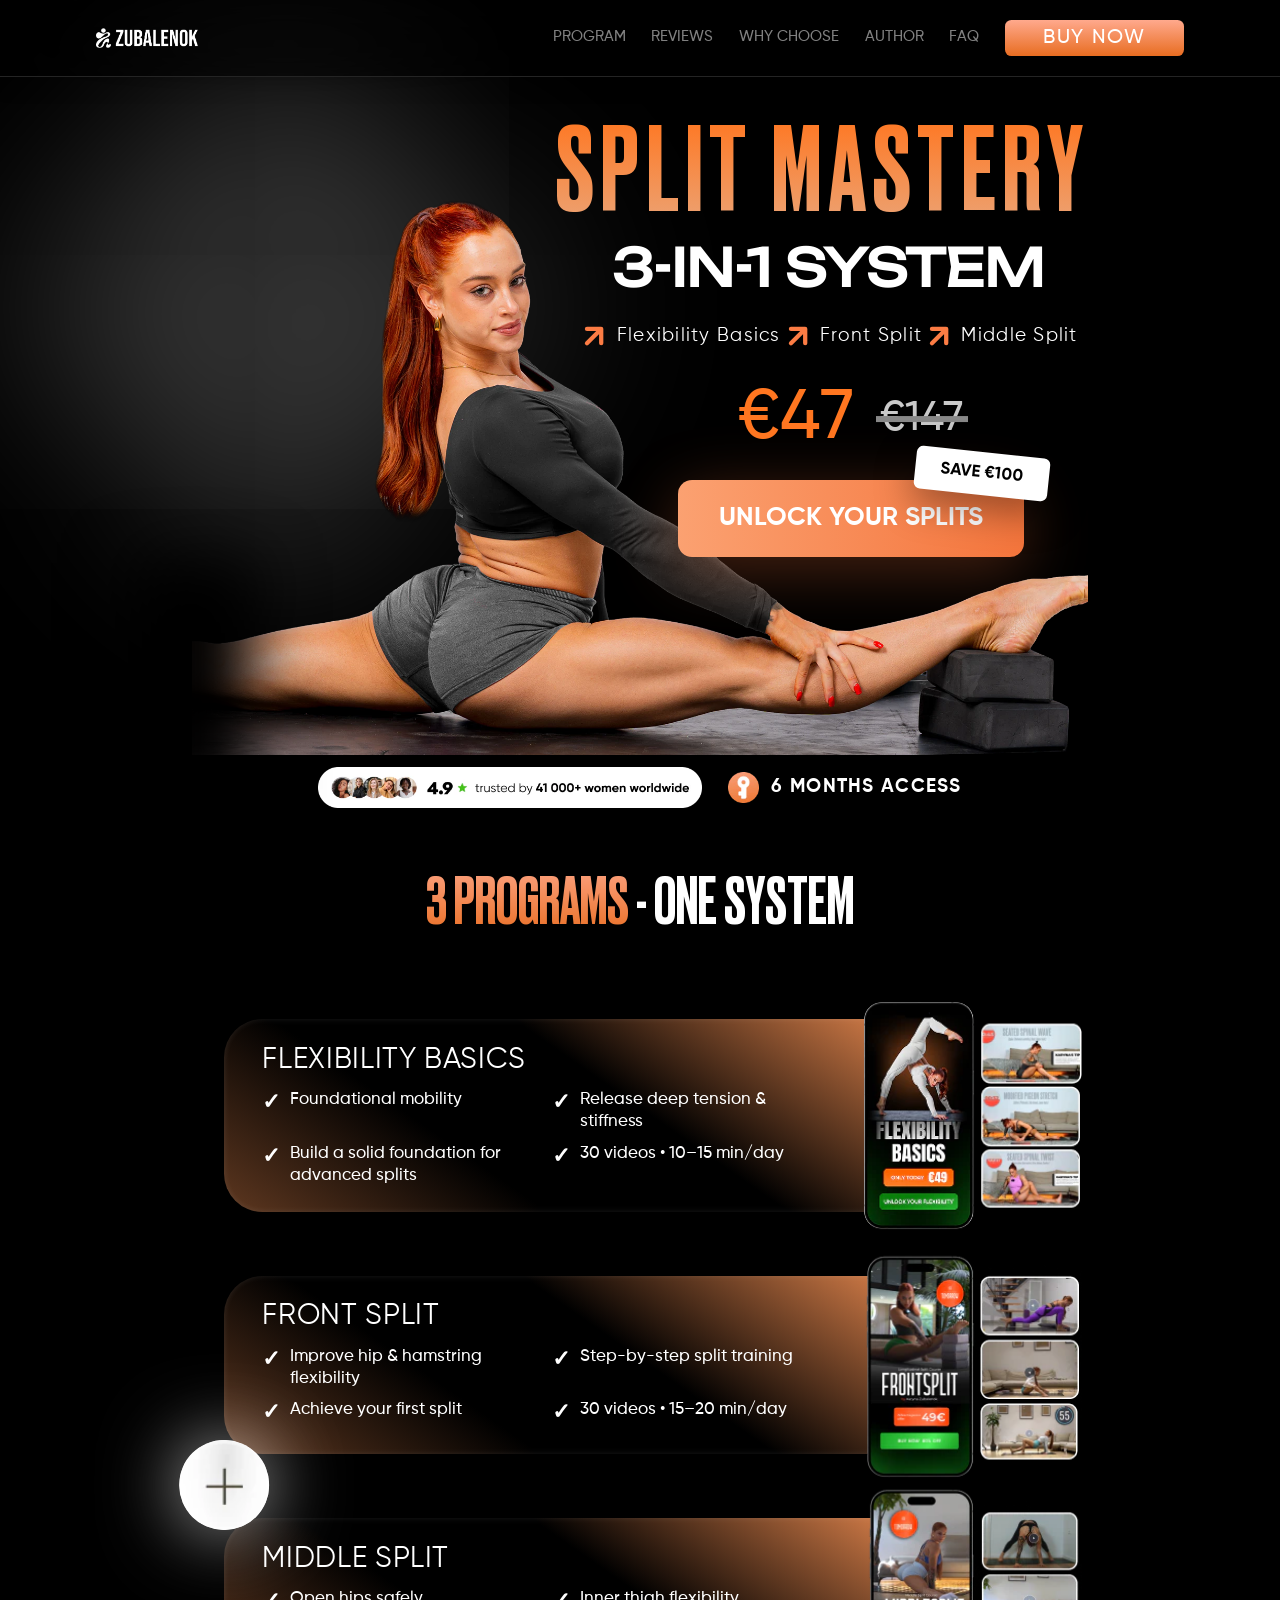
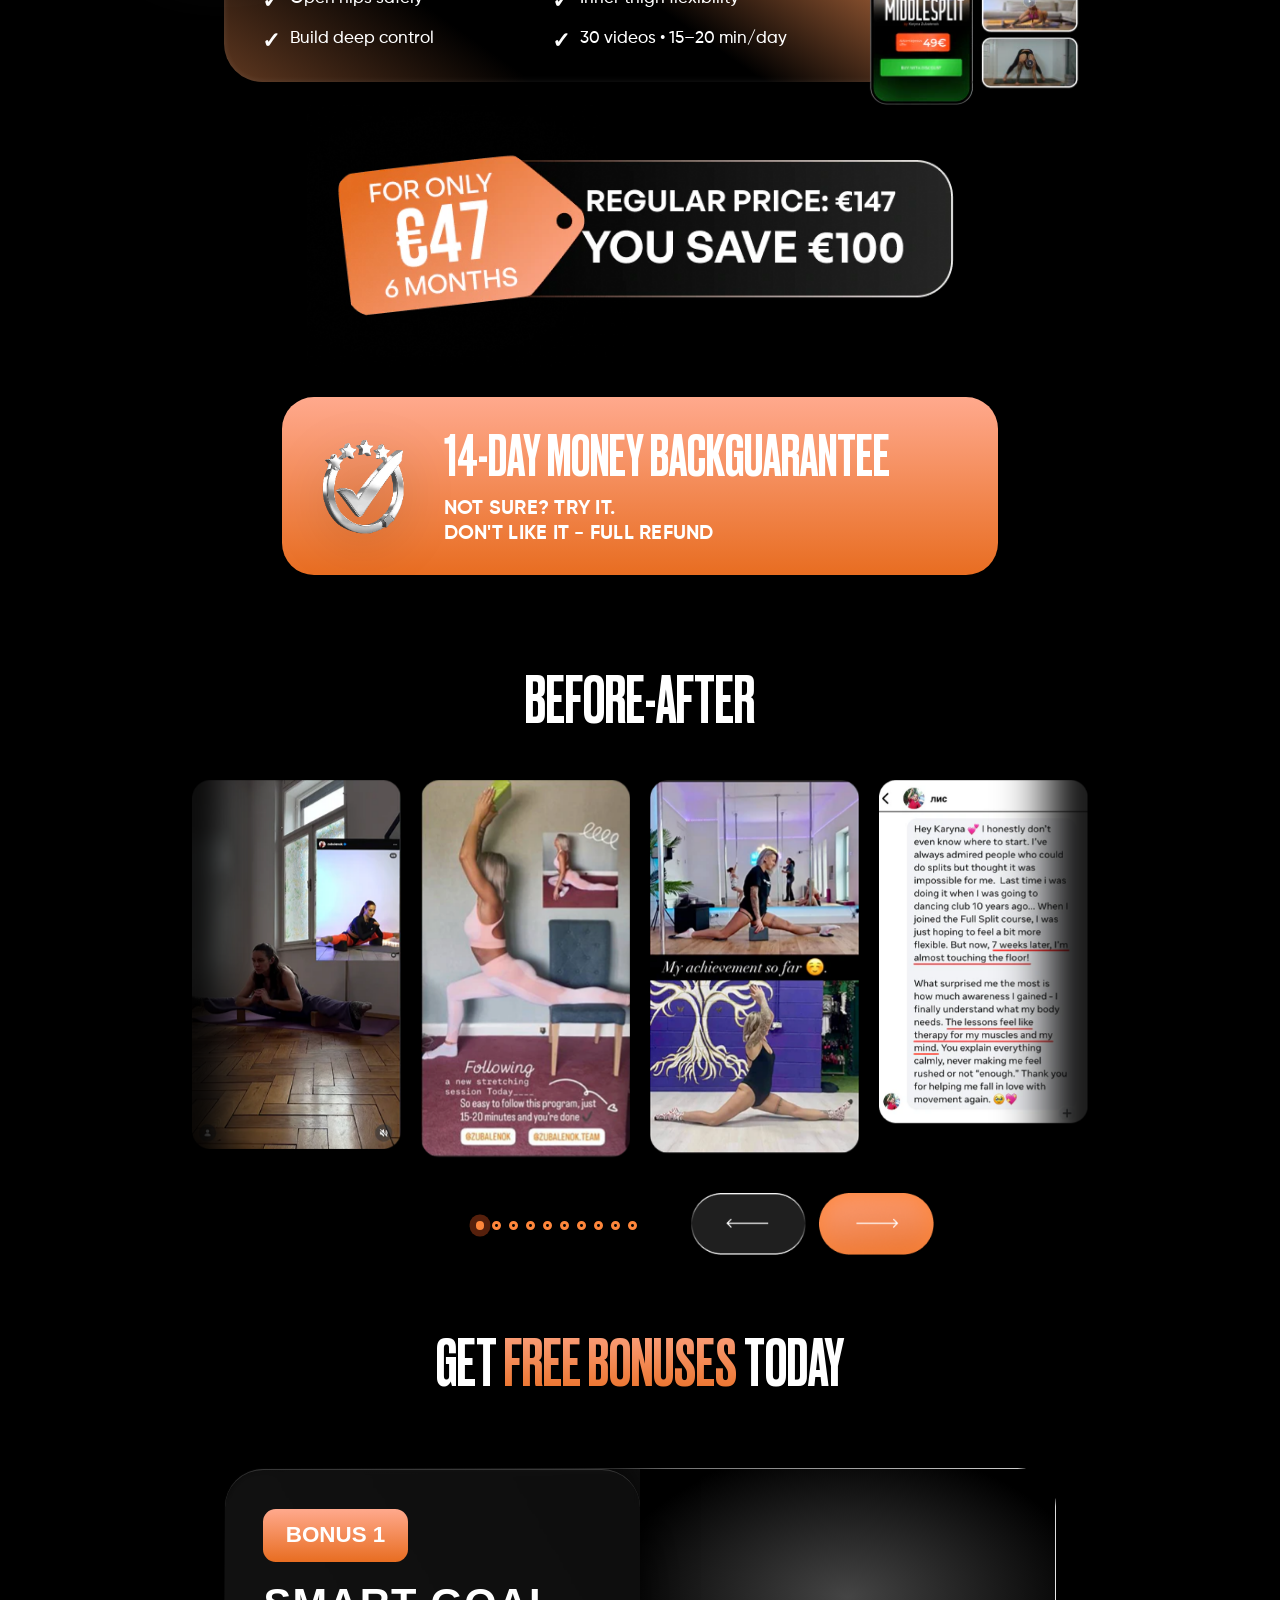
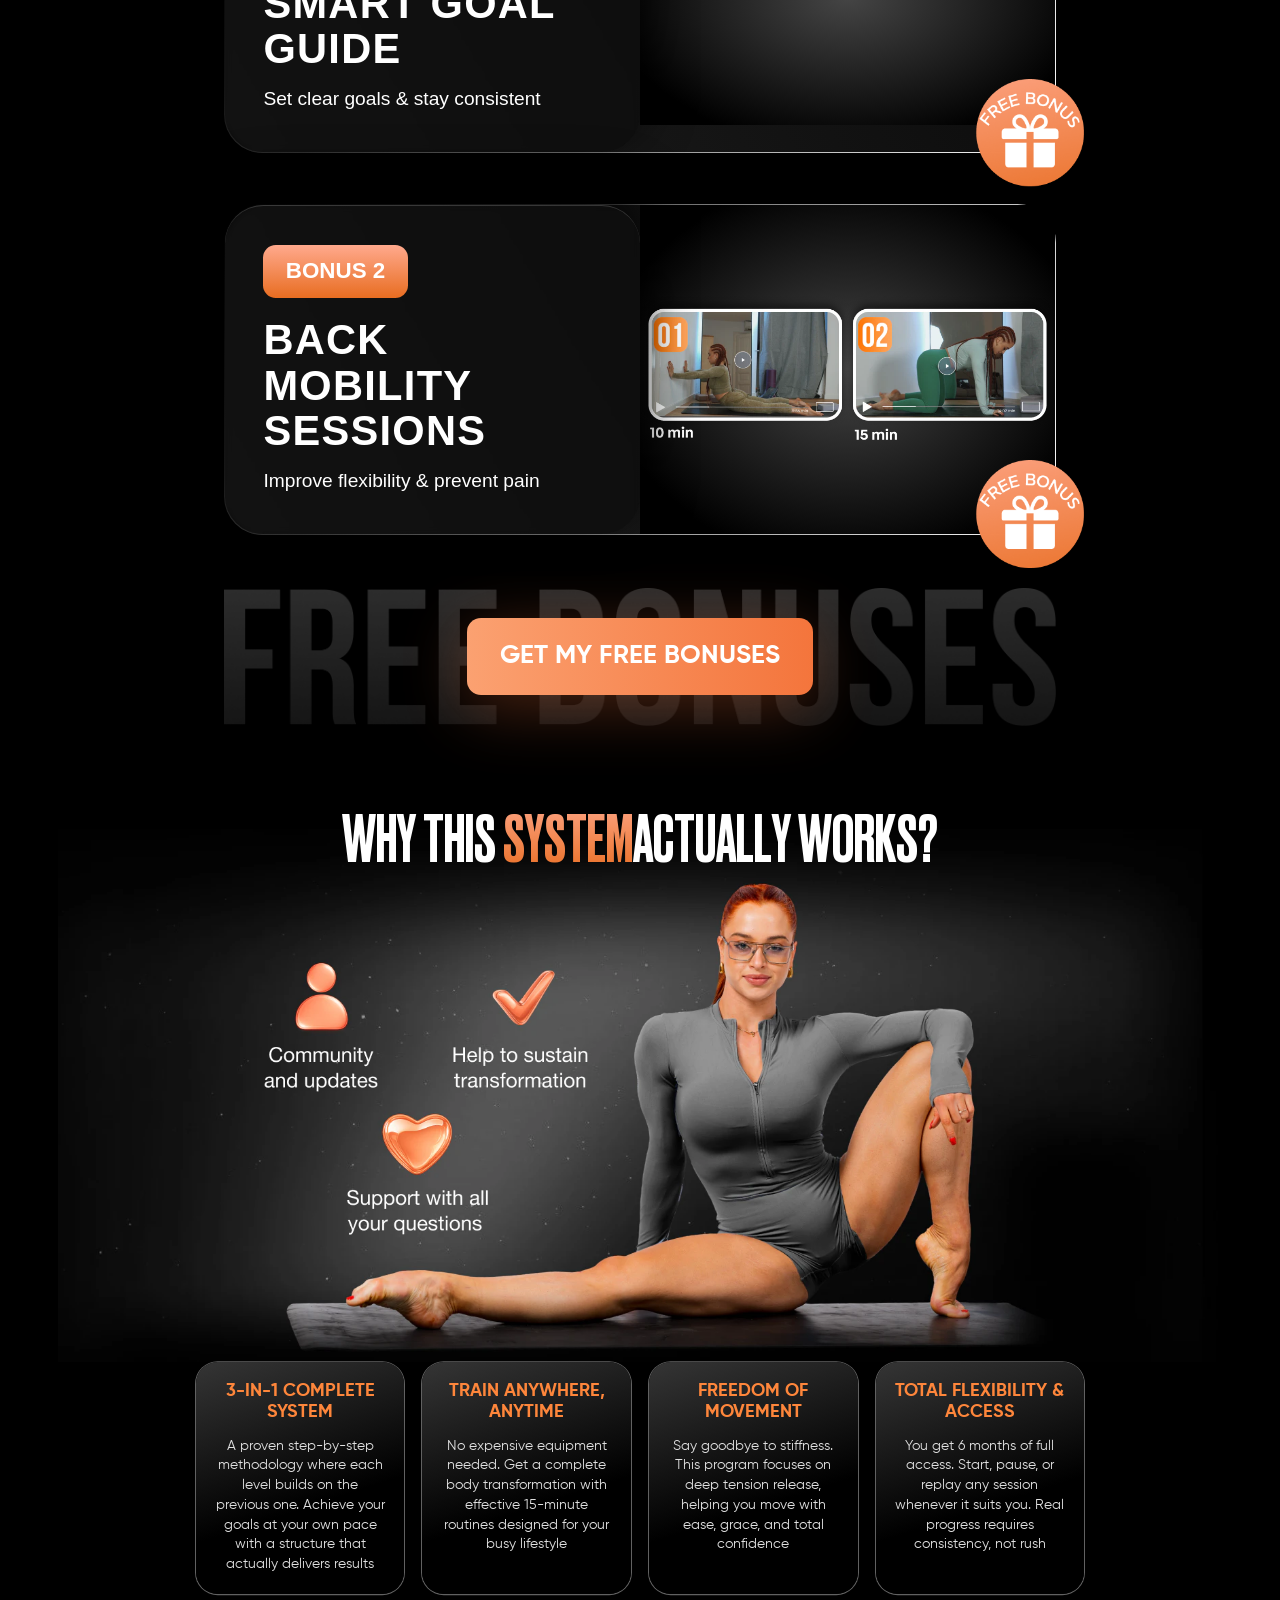
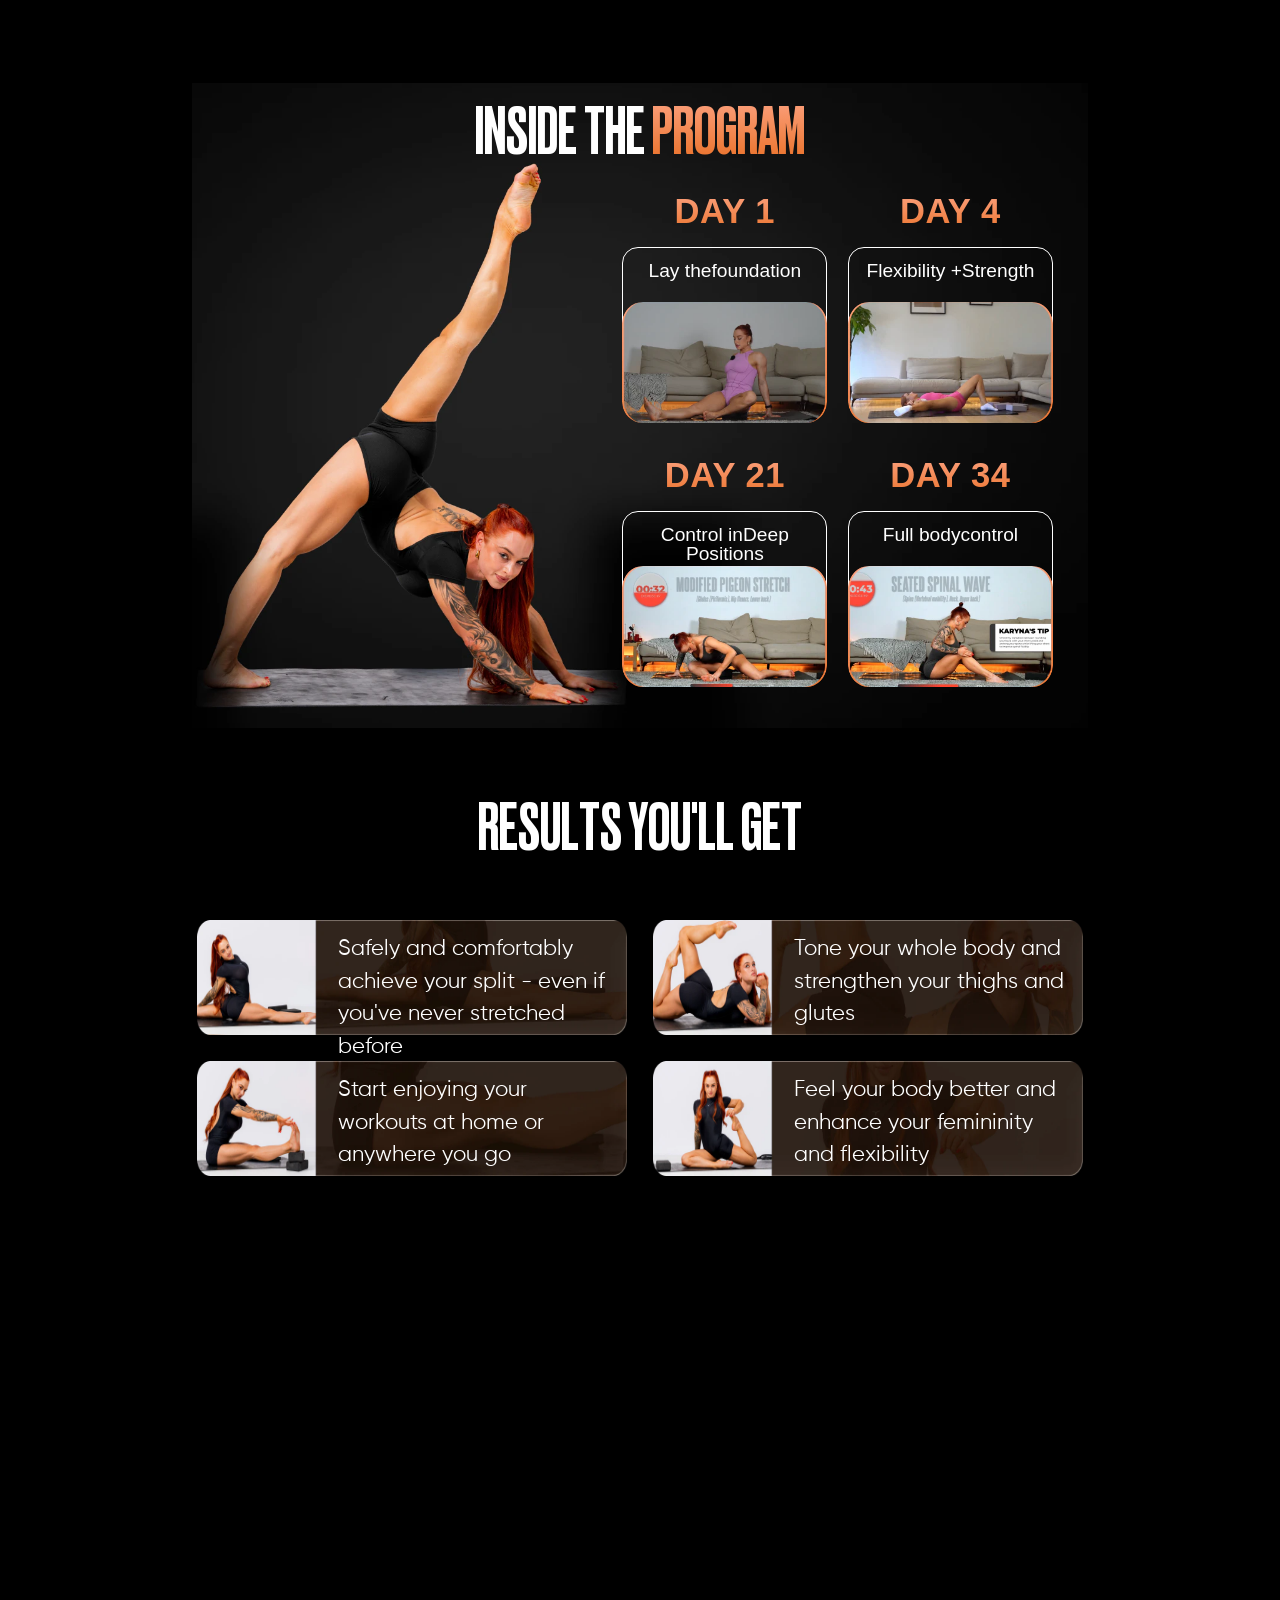
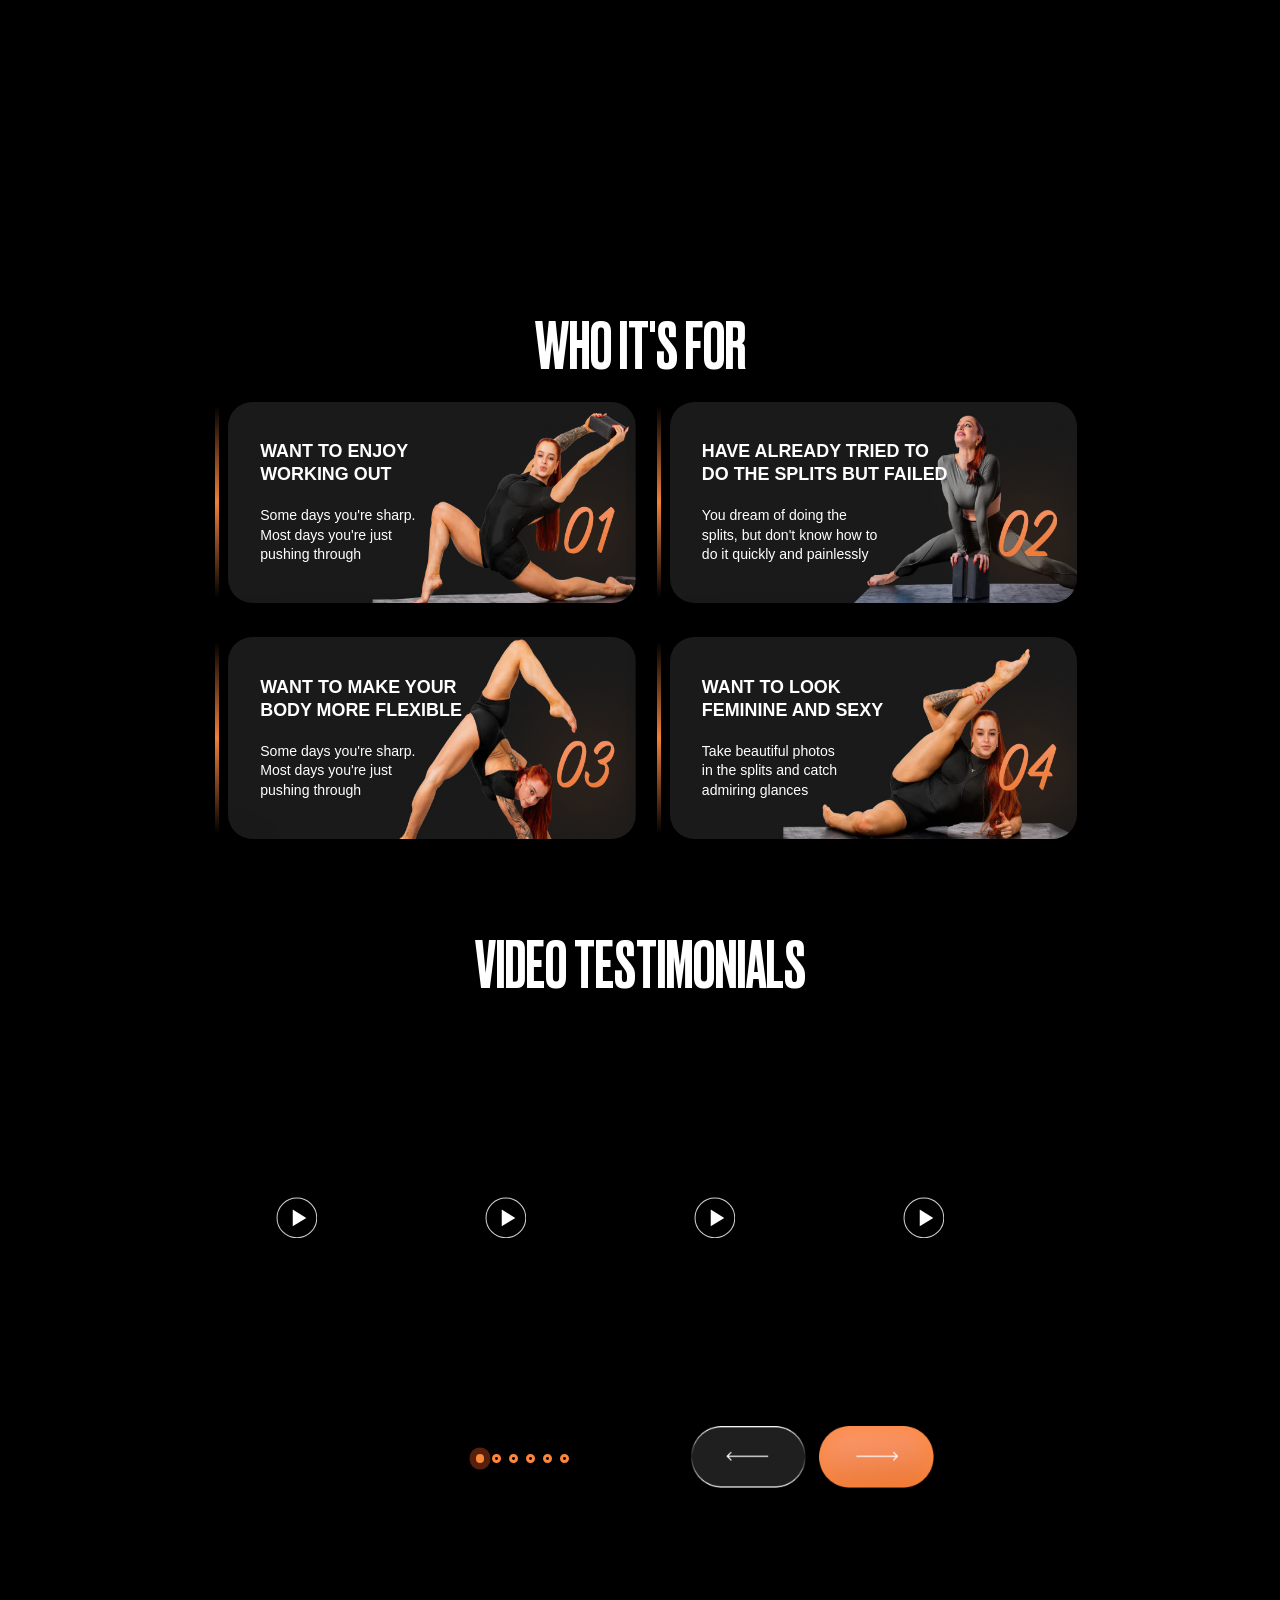
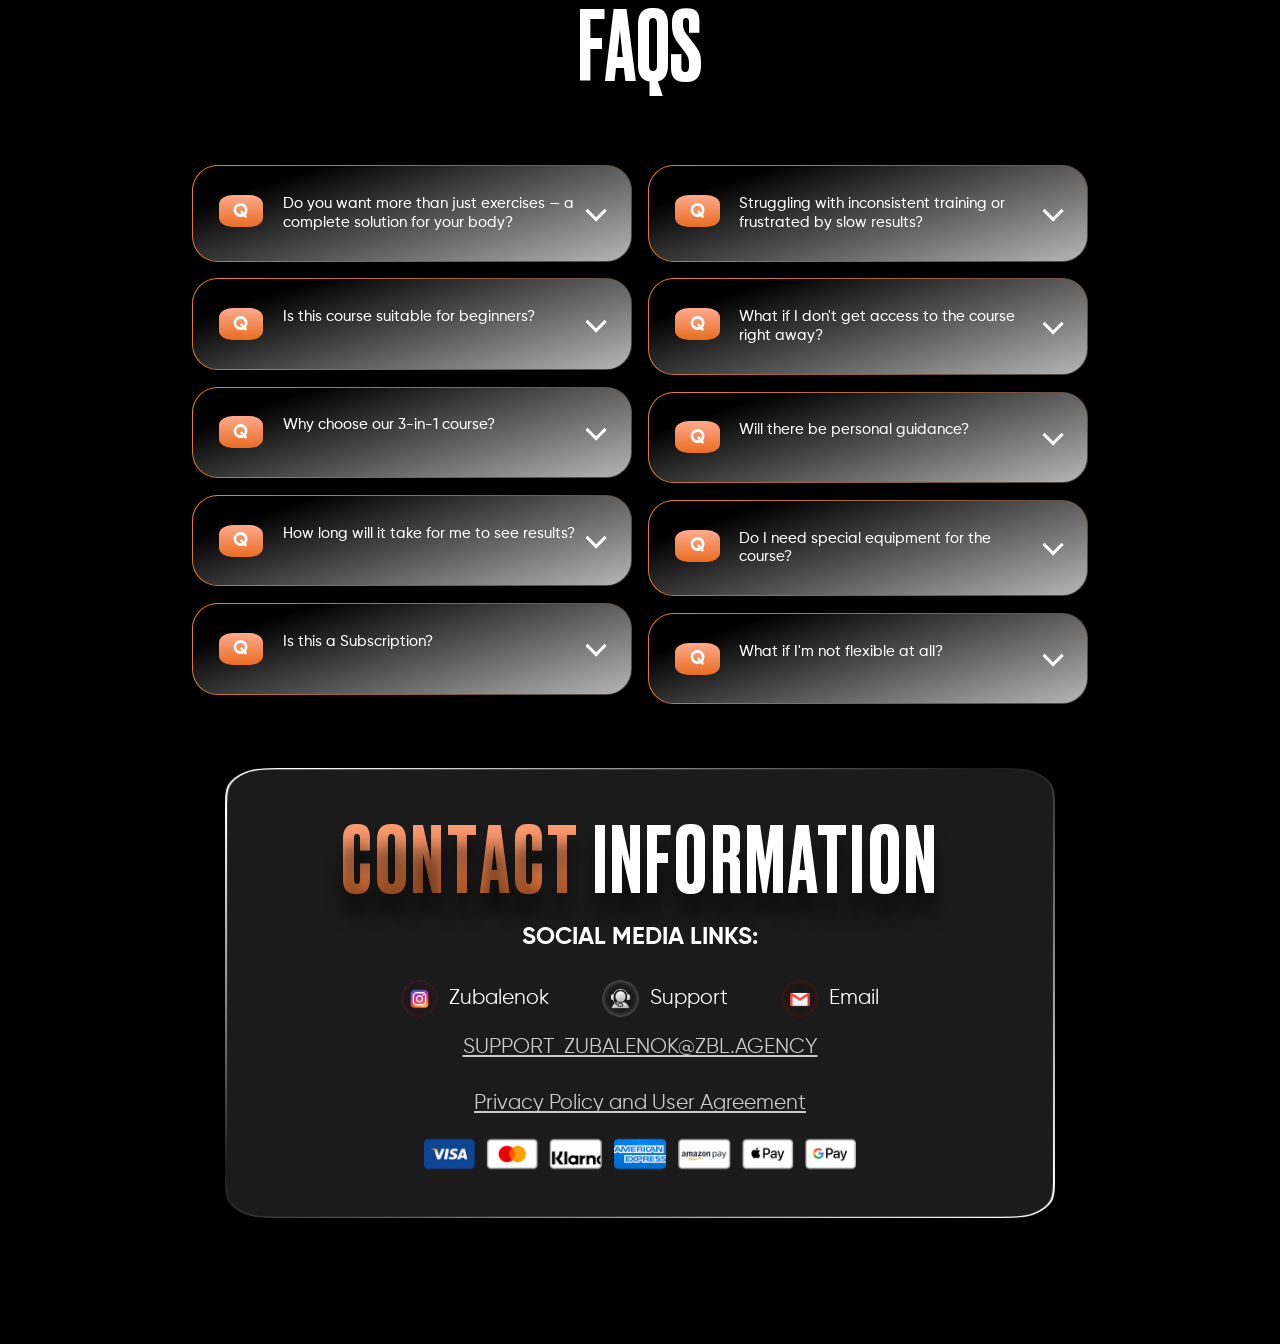
==== commit fd448a57: "first commit" ====
--- a/index.html
+++ b/index.html
@@ -12,249 +12,160 @@
 </head>
 <body>
     <header class="header-navline">
-                <div class="header-wrapper">
-                    <img src="./images/logo.webp" alt="logo" class="header-logo">
-                    <nav class="header-nav">
-                        <ul class="header-list">
-                            <li><a href="#program" class="header-link">Program</a></li>
-                            <li><a href="#reviews" class="header-link">Reviews</a></li>
-                            <li><a href="#why-choose" class="header-link">Why choose</a></li>
-                            <li><a href="#author" class="header-link">Author</a></li>
-                            <li><a href="#faq" class="header-link">FAQ</a></li>
-                        </ul>
-                        <a href="https://zubalenok.online/shop/item/12171" class="header-nav-button">
-                            Buy Now
-                        </a>
-                    </nav>
-                </div>
-            </header>
-    
-        <header class="header-section">
-            <h1 class="title">SPLIT MASTERY</h1>
-            <h2 class="sub-title">3-IN-1 SYSTEM</h2>
-        </header>
-
-        <div class="hero-section">
-            <picture class="hero-bg">
-                <source media="(max-width: 428px)" srcset="./images/fon-small.webp">
-                <source media="(max-width: 768px)" srcset="./images/fon-medium.webp">
-                <img src="./images/fon-big.webp" alt="Split Mastery Pose" fetchpriority="high" decoding="sync">
-            </picture>
-
-            <ul class="features-list">
-                <li>
-                    <svg class="arrow-icon" viewBox="0 0 24 24" fill="none" xmlns="http://www.w3.org/2000/svg">
-                        <path d="M7 17L17 7M17 7H7M17 7V17" stroke="#fc7c44" stroke-width="3" stroke-linecap="round" stroke-linejoin="round"/>
-                    </svg>
-                    Flexibility Basics
-                </li>
-                <li>
-                    <svg class="arrow-icon" viewBox="0 0 24 24" fill="none" xmlns="http://www.w3.org/2000/svg">
-                        <path d="M7 17L17 7M17 7H7M17 7V17" stroke="#fc7c44" stroke-width="3" stroke-linecap="round" stroke-linejoin="round"/>
-                    </svg>
-                    Front Split
-                </li>
-                <li>
-                    <svg class="arrow-icon" viewBox="0 0 24 24" fill="none" xmlns="http://www.w3.org/2000/svg">
-                        <path d="M7 17L17 7M17 7H7M17 7V17" stroke="#fc7c44" stroke-width="3" stroke-linecap="round" stroke-linejoin="round"/>
-                    </svg>
-                    Middle Split
-                </li>
-            </ul>
-        </div>
-<div class="wrapper">
+        <div class="header-wrapper">
+            <img src="./images/logo.webp" alt="logo" class="header-logo" loading="lazy" decoding="async">
+            <nav class="header-nav">
+                <ul class="header-list">
+                    <li><a href="#program" class="header-link">Program</a></li>
+                    <li><a href="#reviews" class="header-link">Reviews</a></li>
+                    <li><a href="#why-choose" class="header-link">Why choose</a></li>
+                    <li><a href="#author" class="header-link">Author</a></li>
+                    <li><a href="#faq" class="header-link">FAQ</a></li>
+                </ul>
+                <a href="https://zubalenok.online/shop/item/12171" class="header-nav-button">Buy Now</a>
+            </nav>
+        </div>
+    </header>
+
+    <header class="header-section">
+        <h1 class="title">SPLIT MASTERY</h1>
+        <h2 class="sub-title">3-IN-1 SYSTEM</h2>
+    </header>
+
+    <div class="hero-section">
+        <picture class="hero-bg">
+            <source media="(max-width: 428px)" srcset="./images/fon-small.webp">
+            <source media="(max-width: 768px)" srcset="./images/fon-medium.webp">
+            <img src="./images/fon-big.webp" alt="Split Mastery Pose" fetchpriority="high" decoding="sync">
+        </picture>
+
+        <ul class="features-list">
+            <li>
+                <svg class="arrow-icon" viewBox="0 0 24 24" fill="none" xmlns="http://www.w3.org/2000/svg" aria-hidden="true">
+                    <path d="M7 17L17 7M17 7H7M17 7V17" stroke="#fc7c44" stroke-width="3" stroke-linecap="round" stroke-linejoin="round"/>
+                </svg>
+                Flexibility Basics
+            </li>
+            <li>
+                <svg class="arrow-icon" viewBox="0 0 24 24" fill="none" xmlns="http://www.w3.org/2000/svg" aria-hidden="true">
+                    <path d="M7 17L17 7M17 7H7M17 7V17" stroke="#fc7c44" stroke-width="3" stroke-linecap="round" stroke-linejoin="round"/>
+                </svg>
+                Front Split
+            </li>
+            <li>
+                <svg class="arrow-icon" viewBox="0 0 24 24" fill="none" xmlns="http://www.w3.org/2000/svg" aria-hidden="true">
+                    <path d="M7 17L17 7M17 7H7M17 7V17" stroke="#fc7c44" stroke-width="3" stroke-linecap="round" stroke-linejoin="round"/>
+                </svg>
+                Middle Split
+            </li>
+        </ul>
+    </div>
+
+    <div class="wrapper">
         <div class="action-section">
             <div class="action-section-d">
-            <div class="pricing-container">
-                <span class="price-new">€47</span>
-                <span class="price-old">€147</span>
-                <div class="badge-save">SAVE €100</div>
-            </div>
-
-            <button class="btn-unlock">UNLOCK YOUR SPLITS</button>
+                <div class="pricing-container">
+                    <span class="price-new">€47</span>
+                    <span class="price-old">€147</span>
+                    <div class="badge-save">SAVE €100</div>
+                </div>
+                <button class="btn-unlock">UNLOCK YOUR SPLITS</button>
             </div>
             <div class="access-info">
-                <img src="./images/key.webp" alt="">
+                <img src="./images/key.webp" alt="" loading="lazy" decoding="async">
                 <span>6 MONTHS ACCESS</span>
             </div>
             <div class="trust-badge">
-            <img src="./images/rate.webp" alt="Trusted by 41000+ women" loading="lazy">
-        </div>
-        </div>
-<!-- 
-        <div class="bonus-wrapper">
-            <picture>
-        <source media="(max-width: 800px)" srcset="./images/bonus.webp">
-        <img src="./images/bonus-desc.webp" alt="Exclusive Bonuses" class="bonus-bg">
-        </picture>
-            <div class="bonus-text-overlay">
-                <h2 class="bonus-title">BUY NOW & GET<br>EXCLUSIVE BONUSES:</h2>
-                
-                <div class="bonus-items">
-                    <div class="bonus-item">
-                        <h3 class="bonus-item-title">SMART GOAL GUIDE</h3>
-                        <p class="bonus-item-desc">Set clear goals & stay consistent</p>
-                    </div>
-                    
-                    <div class="bonus-item">
-                        <h3 class="bonus-item-title">2 BACK MOBILITY SESSIONS</h3>
-                        <p class="bonus-item-desc">Improve back flexibility</p>
-                    </div>
-                </div>
-            </div>
-        </div> -->
+                <img src="./images/rate.webp" alt="Trusted by 41000+ women" loading="lazy" decoding="async">
+            </div>
+        </div>
+
         <div class="courses-list">
-        <h2 class="mainTitle">
-            <span>3 programs</span> - One system
-        </h2>
-    <div class="course-card">
-        <div class="course-info">
-            <h3 class="course-title">FLEXIBILITY BASICS</h3>
-            <ul class="course-features">
-                <li>Foundational mobility</li>
-                <li>Release deep tension & stiffness</li>
-                <li>Build a solid foundation for advanced splits</li>
-                <li>30 videos • 10–15 min/day</li>
-            </ul>
-        </div>
-        <div class="course-img-wrap">
-            <img src="./images/phone-1.webp" alt="Flexibility Basics" loading="lazy">
-        </div>
-    </div>
-
-    <div class="course-card-group">
-        <div class="course-card">
-            <div class="course-info">
-                <h3 class="course-title">FRONT SPLIT</h3>
-                <ul class="course-features">
-                    <li>Improve hip & hamstring flexibility</li>
-                    <li>Step-by-step split training</li>
-                    <li>Achieve your first split</li>
-                    <li>30 videos • 15–20 min/day</li>
-                </ul>
-            </div>
-            <div class="course-img-wrap">
-                <img src="./images/phone-2.webp" alt="Front Split" loading="lazy">
-            </div>
-        </div>
-        
-        <img src="./images/plus.webp" class="plus-badge" alt="">
-    </div>
-
-    <div class="course-card">
-        <div class="course-info">
-            <h3 class="course-title">MIDDLE SPLIT</h3>
-            <ul class="course-features">
-                <li>Open hips safely</li>
-                <li>Inner thigh flexibility</li>
-                <li>Build deep control</li>
-                <li>30 videos • 15–20 min/day</li>
-            </ul>
-        </div>
-        <div class="course-img-wrap">
-            <img src="./images/phone-3.webp" alt="Middle Split" loading="lazy">
-        </div>
-    </div>
-
-    <img src="./images/price.webp" class="price-button" alt="">
-
-</div>
-<div class="guarantee-section">
-    <div class="guarantee-container">
-        <div class="guarantee-icon">
-            <img src="./images/check-1.webp" alt="Money Back Guarantee" loading="lazy">
-        </div>
-        
-        <div class="guarantee-content">
-            <h2 class="guarantee-main-text">14-DAY MONEY BACK<br>GUARANTEE</h2>
-            <div class="guarantee-sub-text">
-                <p>NOT SURE? TRY IT.</p>
-                <p>DON’T LIKE IT - FULL REFUND</p>
-            </div>
-        </div>
-    </div>
-</div>
-
-<section class="second-slider" id="reviews">
+            <h2 class="mainTitle"><span>3 programs</span> - One system</h2>
+
+            <div class="course-card">
+                <div class="course-info">
+                    <h3 class="course-title">FLEXIBILITY BASICS</h3>
+                    <ul class="course-features">
+                        <li>Foundational mobility</li>
+                        <li>Release deep tension & stiffness</li>
+                        <li>Build a solid foundation for advanced splits</li>
+                        <li>30 videos • 10–15 min/day</li>
+                    </ul>
+                </div>
+                <div class="course-img-wrap">
+                    <img src="./images/phone-1.webp" alt="Flexibility Basics" loading="lazy" decoding="async">
+                </div>
+            </div>
+
+            <div class="course-card-group">
+                <div class="course-card">
+                    <div class="course-info">
+                        <h3 class="course-title">FRONT SPLIT</h3>
+                        <ul class="course-features">
+                            <li>Improve hip & hamstring flexibility</li>
+                            <li>Step-by-step split training</li>
+                            <li>Achieve your first split</li>
+                            <li>30 videos • 15–20 min/day</li>
+                        </ul>
+                    </div>
+                    <div class="course-img-wrap">
+                        <img src="./images/phone-2.webp" alt="Front Split" loading="lazy" decoding="async">
+                    </div>
+                </div>
+                <img src="./images/plus.webp" class="plus-badge" alt="" loading="lazy" decoding="async">
+            </div>
+
+            <div class="course-card">
+                <div class="course-info">
+                    <h3 class="course-title">MIDDLE SPLIT</h3>
+                    <ul class="course-features">
+                        <li>Open hips safely</li>
+                        <li>Inner thigh flexibility</li>
+                        <li>Build deep control</li>
+                        <li>30 videos • 15–20 min/day</li>
+                    </ul>
+                </div>
+                <div class="course-img-wrap">
+                    <img src="./images/phone-3.webp" alt="Middle Split" loading="lazy" decoding="async">
+                </div>
+            </div>
+
+            <img src="./images/price.webp" class="price-button" alt="" loading="lazy" decoding="async">
+        </div>
+
+        <div class="guarantee-section">
+            <div class="guarantee-container">
+                <div class="guarantee-icon">
+                    <img src="./images/check-1.webp" alt="Money Back Guarantee" loading="lazy" decoding="async">
+                </div>
+                <div class="guarantee-content">
+                    <h2 class="guarantee-main-text">14-DAY MONEY BACK<br>GUARANTEE</h2>
+                    <div class="guarantee-sub-text">
+                        <p>NOT SURE? TRY IT.</p>
+                        <p>DON'T LIKE IT - FULL REFUND</p>
+                    </div>
+                </div>
+            </div>
+        </div>
+
+        <section class="second-slider" id="reviews">
             <div class="wrapper_component">
                 <h2 class="mainTitle">BEFORE-AFTER</h2>
-
                 <div class="second-swiper swiper">
                     <div class="swiper-wrapper">
-        <img 
-            src="./images/slider/slide1.webp" 
-            class="swiper-slide" 
-            alt="Slide 1"
-            loading="lazy"
-            decoding="async"
-        >
-        <img 
-            src="./images/slider/slide2.webp" 
-            class="swiper-slide" 
-            alt="Slide 2"
-            loading="lazy"
-            decoding="async"
-        >
-        <img 
-            src="./images/slider/slide3.webp" 
-            class="swiper-slide" 
-            alt="Slide 3"
-            loading="lazy"
-            decoding="async"
-        >
-        <img 
-            src="./images/slider/slide4.webp" 
-            class="swiper-slide" 
-            alt="Slide 4"
-            loading="lazy"
-            decoding="async"
-        >
-        <img 
-            src="./images/slider/slide5.webp" 
-            class="swiper-slide" 
-            alt="Slide 5"
-            loading="lazy"
-            decoding="async"
-        >
-        <img 
-            src="./images/slider/slide6.webp" 
-            class="swiper-slide" 
-            alt="Slide 6"
-            loading="lazy"
-            decoding="async"
-        >
-        <img 
-            src="./images/slider/slide7.webp" 
-            class="swiper-slide" 
-            alt="Slide 7"
-            loading="lazy"
-            decoding="async"
-        >
-        <img 
-            src="./images/slider/slide8.webp" 
-            class="swiper-slide" 
-            alt="Slide 8"
-            loading="lazy"
-            decoding="async"
-        >
-        <img 
-            src="./images/slider/slide9.webp" 
-            class="swiper-slide" 
-            alt="Slide 9"
-            loading="lazy"
-            decoding="async"
-        >
-        <img 
-            src="./images/slider/slide10.webp" 
-            class="swiper-slide" 
-            alt="Slide 10"
-            loading="lazy"
-            decoding="async"
-        >
-
-</div>
-                </div>
-
+                        <img src="./images/slider/slide1.webp" class="swiper-slide" alt="Slide 1" loading="lazy" decoding="async">
+                        <img src="./images/slider/slide2.webp" class="swiper-slide" alt="Slide 2" loading="lazy" decoding="async">
+                        <img src="./images/slider/slide3.webp" class="swiper-slide" alt="Slide 3" loading="lazy" decoding="async">
+                        <img src="./images/slider/slide4.webp" class="swiper-slide" alt="Slide 4" loading="lazy" decoding="async">
+                        <img src="./images/slider/slide5.webp" class="swiper-slide" alt="Slide 5" loading="lazy" decoding="async">
+                        <img src="./images/slider/slide6.webp" class="swiper-slide" alt="Slide 6" loading="lazy" decoding="async">
+                        <img src="./images/slider/slide7.webp" class="swiper-slide" alt="Slide 7" loading="lazy" decoding="async">
+                        <img src="./images/slider/slide8.webp" class="swiper-slide" alt="Slide 8" loading="lazy" decoding="async">
+                        <img src="./images/slider/slide9.webp" class="swiper-slide" alt="Slide 9" loading="lazy" decoding="async">
+                        <img src="./images/slider/slide10.webp" class="swiper-slide" alt="Slide 10" loading="lazy" decoding="async">
+                    </div>
+                </div>
                 <div style="padding-right: 10px; display: flex; align-items: center;">
                     <div class="second-slider-pagination swiper-pagination"></div>
                     <div class="second-slider-prev"></div>
@@ -263,240 +174,206 @@
             </div>
         </section>
 
-
         <div class="bonuses-container">
-            <h2 class="mainTitle">
-                Get <span>FREE Bonuses</span> Today
-            </h2>
-  <div class="bonus-card">
-    <div class="img-wrapper new-1-img-w">
-      <picture>
-        <source media="(min-width: 800px)" srcset="./images/new-1.2.webp">
-        <img src="./images/new-1.webp" class="new-1-img" alt="Smart Goal Guide">
-      </picture>
-    </div>
-    <div class=" bonus-content bonus-content-1">
-      <div class="bonus-badge">BONUS 1</div>
-      <div class="bonus-title">SMART GOAL GUIDE</div>
-      <div class="bonus-subtitle">Set clear goals & stay consistent</div>
-    </div>
-   <img src="./images/gift.png" class="gift" alt="">
-  </div>
-
-  <div class="bonus-card">
-    <div class="img-wrapper">
-      <picture>
-        <source media="(min-width: 800px)" srcset="./images/new-2.2.webp">
-        <img src="./images/new-2.webp" class="new-1-img" alt="Smart Goal Guide">
-      </picture>
-    </div>
-    <div class="bonus-content bonus-content-2">
-      <div class="bonus-badge">BONUS 2</div>
-      <div class="bonus-title">BACK MOBILITY SESSIONS</div>
-      <div class="bonus-subtitle">Improve flexibility & prevent pain</div>
-    </div>
-    <img src="./images/gift.png" class="gift" alt="">
-  </div>
-
-  <div class="new-fonTitle">
-  <a href="" class="btn-unlock">Get My Free Bonuses</a>
-  </div>
-</div>
+            <h2 class="mainTitle">Get <span>FREE Bonuses</span> Today</h2>
+
+            <div class="bonus-card">
+                <div class="img-wrapper new-1-img-w">
+                    <picture>
+                        <source media="(min-width: 800px)" srcset="./images/new-1.2.webp">
+                        <img src="./images/new-1.webp" class="new-1-img" alt="Smart Goal Guide" loading="lazy" decoding="async">
+                    </picture>
+                </div>
+                <div class="bonus-content bonus-content-1">
+                    <div class="bonus-badge">BONUS 1</div>
+                    <div class="bonus-title">SMART GOAL GUIDE</div>
+                    <div class="bonus-subtitle">Set clear goals & stay consistent</div>
+                </div>
+                <img src="./images/gift.png" class="gift" alt="" loading="lazy" decoding="async">
+            </div>
+
+            <div class="bonus-card">
+                <div class="img-wrapper">
+                    <picture>
+                        <source media="(min-width: 800px)" srcset="./images/new-2.2.webp">
+                        <img src="./images/new-2.webp" class="new-1-img" alt="Back Mobility Sessions" loading="lazy" decoding="async">
+                    </picture>
+                </div>
+                <div class="bonus-content bonus-content-2">
+                    <div class="bonus-badge">BONUS 2</div>
+                    <div class="bonus-title">BACK MOBILITY SESSIONS</div>
+                    <div class="bonus-subtitle">Improve flexibility & prevent pain</div>
+                </div>
+                <img src="./images/gift.png" class="gift" alt="" loading="lazy" decoding="async">
+            </div>
+
+            <div class="new-fonTitle">
+                <a href="" class="btn-unlock">Get My Free Bonuses</a>
+            </div>
+        </div>
 
         <div class="benefits">
-            <h2 class="mainTitle">
-                Why this <span>system</span><br>actually works?
-            </h2>
-        <img src="./images/details.webp" class="benefits-image" alt="">
-        <div class="benefits-grid">
-    
-    <div class="benefit-card">
-        <h4 class="benefit-title">3-IN-1 COMPLETE SYSTEM</h4>
-        <div class="benefit-item">
-            <p class="benefit-desc"><span>✅</span> A proven step-by-step methodology where each level builds on the previous one. Achieve your goals at your own pace with a structure that actually delivers results</p>
-        </div>
-    </div>
-
-    <div class="benefit-card">
-        <h4 class="benefit-title">TRAIN ANYWHERE, ANYTIME</h4>
-        <div class="benefit-item">
-            <p class="benefit-desc"><span>✅</span> No expensive equipment needed. Get a complete body transformation with effective 15-minute routines designed for your busy lifestyle</p>
-        </div>
-    </div>
-
-    <div class="benefit-card">
-        <h4 class="benefit-title">FREEDOM OF MOVEMENT</h4>
-        <div class="benefit-item">
-            <p class="benefit-desc"><span>✅</span> Say goodbye to stiffness. This program focuses on deep tension release, helping you move with ease, grace, and total confidence</p>
-        </div>
-    </div>
-
-    <div class="benefit-card">
-        <h4 class="benefit-title">TOTAL FLEXIBILITY & ACCESS</h4>
-        <div class="benefit-item">
-            <p class="benefit-desc"><span>✅</span> You get 6 months of full access. Start, pause, or replay any session whenever it suits you. Real progress requires consistency, not rush</p>
-        </div>
-    </div>
-
-</div>
-    </div>
-    
-    <div class="gallery">
-        <h2 class="mainTitle">
-        Inside the <span>program</span>
-    </h2>
-    <div class="gallery-content">
-  <div class="gallery-grid">
-    <div class="gallery-card">
-      <div class="gallery-day">DAY 1</div>
-      <div class="gallery-box">
-        <div class="gallery-text">Lay the<br>foundation</div>
-        <div class="gallery-img">
-          <img src="./images/poster-1.webp" alt="Day 1">
-        </div>
-      </div>
-    </div>
-
-    <div class="gallery-card">
-      <div class="gallery-day">DAY 4</div>
-      <div class="gallery-box">
-        <div class="gallery-text">Flexibility +<br>Strength</div>
-        <div class="gallery-img">
-          <img src="./images/poster-2.webp" alt="Day 4">
-        </div>
-      </div>
-    </div>
-
-    <div class="gallery-card">
-      <div class="gallery-day">DAY 21</div>
-      <div class="gallery-box">
-        <div class="gallery-text">Control in<br>Deep Positions</div>
-        <div class="gallery-img">
-          <img src="./images/poster-3.webp" alt="Day 21">
-        </div>
-      </div>
-    </div>
-
-    <div class="gallery-card">
-      <div class="gallery-day">DAY 34</div>
-      <div class="gallery-box">
-        <div class="gallery-text">Full body<br>control</div>
-        <div class="gallery-img">
-          <img src="./images/poster-4.webp" alt="Day 34">
-        </div>
-      </div>
-    </div>
-  </div>
-  </div>
-</div>
-
-<section class="results wrapper_component" id="why-choose">
-            <h2 class="mainTitle">
-                Results you’ll get
-            </h2>
+            <h2 class="mainTitle">Why this <span>system</span><br>actually works?</h2>
+            <img src="./images/details.webp" class="benefits-image" alt="" loading="lazy" decoding="async">
+            <div class="benefits-grid">
+                <div class="benefit-card">
+                    <h4 class="benefit-title">3-IN-1 COMPLETE SYSTEM</h4>
+                    <div class="benefit-item">
+                        <p class="benefit-desc"><span>✅</span> A proven step-by-step methodology where each level builds on the previous one. Achieve your goals at your own pace with a structure that actually delivers results</p>
+                    </div>
+                </div>
+                <div class="benefit-card">
+                    <h4 class="benefit-title">TRAIN ANYWHERE, ANYTIME</h4>
+                    <div class="benefit-item">
+                        <p class="benefit-desc"><span>✅</span> No expensive equipment needed. Get a complete body transformation with effective 15-minute routines designed for your busy lifestyle</p>
+                    </div>
+                </div>
+                <div class="benefit-card">
+                    <h4 class="benefit-title">FREEDOM OF MOVEMENT</h4>
+                    <div class="benefit-item">
+                        <p class="benefit-desc"><span>✅</span> Say goodbye to stiffness. This program focuses on deep tension release, helping you move with ease, grace, and total confidence</p>
+                    </div>
+                </div>
+                <div class="benefit-card">
+                    <h4 class="benefit-title">TOTAL FLEXIBILITY & ACCESS</h4>
+                    <div class="benefit-item">
+                        <p class="benefit-desc"><span>✅</span> You get 6 months of full access. Start, pause, or replay any session whenever it suits you. Real progress requires consistency, not rush</p>
+                    </div>
+                </div>
+            </div>
+        </div>
+
+        <div class="gallery">
+            <h2 class="mainTitle">Inside the <span>program</span></h2>
+            <div class="gallery-content">
+                <div class="gallery-grid">
+                    <div class="gallery-card">
+                        <div class="gallery-day">DAY 1</div>
+                        <div class="gallery-box">
+                            <div class="gallery-text">Lay the<br>foundation</div>
+                            <div class="gallery-img">
+                                <img src="./images/poster-1.webp" alt="Day 1" loading="lazy" decoding="async">
+                            </div>
+                        </div>
+                    </div>
+                    <div class="gallery-card">
+                        <div class="gallery-day">DAY 4</div>
+                        <div class="gallery-box">
+                            <div class="gallery-text">Flexibility +<br>Strength</div>
+                            <div class="gallery-img">
+                                <img src="./images/poster-2.webp" alt="Day 4" loading="lazy" decoding="async">
+                            </div>
+                        </div>
+                    </div>
+                    <div class="gallery-card">
+                        <div class="gallery-day">DAY 21</div>
+                        <div class="gallery-box">
+                            <div class="gallery-text">Control in<br>Deep Positions</div>
+                            <div class="gallery-img">
+                                <img src="./images/poster-3.webp" alt="Day 21" loading="lazy" decoding="async">
+                            </div>
+                        </div>
+                    </div>
+                    <div class="gallery-card">
+                        <div class="gallery-day">DAY 34</div>
+                        <div class="gallery-box">
+                            <div class="gallery-text">Full body<br>control</div>
+                            <div class="gallery-img">
+                                <img src="./images/poster-4.webp" alt="Day 34" loading="lazy" decoding="async">
+                            </div>
+                        </div>
+                    </div>
+                </div>
+            </div>
+        </div>
+
+        <section class="results wrapper_component" id="why-choose">
+            <h2 class="mainTitle">Results you'll get</h2>
             <div class="results-items">
-                <div class="results-item">
-                    <p>
-                        Safely and comfortably achieve your split - even if you’ve never stretched before
-                    </p>
-                </div>
-                <div class="results-item">
-                    <p>
-                        Tone your whole body and strengthen your thighs and glutes
-                    </p>
-                </div>
-                <div class="results-item">
-                    <p>
-                        Start enjoying your workouts at home or anywhere you go
-                    </p>
-                </div>
-                <div class="results-item">
-                    <p>
-                        Feel your body better and enhance your femininity and flexibility
-                    </p>
-                </div>
+                <div class="results-item"><p>Safely and comfortably achieve your split - even if you've never stretched before</p></div>
+                <div class="results-item"><p>Tone your whole body and strengthen your thighs and glutes</p></div>
+                <div class="results-item"><p>Start enjoying your workouts at home or anywhere you go</p></div>
+                <div class="results-item"><p>Feel your body better and enhance your femininity and flexibility</p></div>
             </div>
             <a href="https://zubalenok.online/shop/item/11786" class="hero__btn">Start changes →</a>
         </section>
+
         <picture>
             <source srcset="./images/info-mob.webp" media="(max-width: 800px)">
-            
-            <img style="margin: 0 auto;" src="./images/info-desc.webp" alt="Gallery image">
+            <img style="margin: 0 auto;" src="./images/info-desc.webp" alt="Gallery image" loading="lazy" decoding="async">
         </picture>
+
         <div class="who-container">
-        <div class="mainTitle">WHO IT'S FOR</div>
-        <div class="who-subtitle">For anyone who needs to improve<br>middle and front splits</div>
-        <div class="who-cards">
-            <div class="who-card">
-            <div class="who-card-title">WANT TO ENJOY<br>WORKING OUT</div>
-            <div class="who-card-desc">Some days you're sharp.<br>Most days you're just<br>pushing through</div>
-            </div>
-            <div class="who-card">
-            <div class="who-card-title">HAVE ALREADY TRIED TO<br>DO THE SPLITS BUT FAILED</div>
-            <div class="who-card-desc">You dream of doing the<br>splits, but don't know how to<br>do it quickly and painlessly</div>
-            </div>
-            <div class="who-card">
-            <div class="who-card-title">WANT TO MAKE YOUR<br>BODY MORE FLEXIBLE</div>
-            <div class="who-card-desc">Some days you're sharp.<br>Most days you're just<br>pushing through</div>
-            </div>
-            <div class="who-card">
-            <div class="who-card-title">WANT TO LOOK<br>FEMININE AND SEXY</div>
-            <div class="who-card-desc">Take beautiful photos<br>in the splits and catch<br>admiring glances</div>
-            </div>
-        </div>
-        </div>
+            <div class="mainTitle">WHO IT'S FOR</div>
+            <div class="who-cards">
+                <div class="who-card">
+                    <div class="who-card-title">WANT TO ENJOY<br>WORKING OUT</div>
+                    <div class="who-card-desc">Some days you're sharp.<br>Most days you're just<br>pushing through</div>
+                </div>
+                <div class="who-card">
+                    <div class="who-card-title">HAVE ALREADY TRIED TO<br>DO THE SPLITS BUT FAILED</div>
+                    <div class="who-card-desc">You dream of doing the<br>splits, but don't know how to<br>do it quickly and painlessly</div>
+                </div>
+                <div class="who-card">
+                    <div class="who-card-title">WANT TO MAKE YOUR<br>BODY MORE FLEXIBLE</div>
+                    <div class="who-card-desc">Some days you're sharp.<br>Most days you're just<br>pushing through</div>
+                </div>
+                <div class="who-card">
+                    <div class="who-card-title">WANT TO LOOK<br>FEMININE AND SEXY</div>
+                    <div class="who-card-desc">Take beautiful photos<br>in the splits and catch<br>admiring glances</div>
+                </div>
+            </div>
+        </div>
+
         <section class="first-slider">
             <div class="wrapper_component">
                 <h2 class="mainTitle">Video Testimonials</h2>
-
                 <div class="first-swiper swiper">
                     <div class="swiper-wrapper">
-
-                    <div class="swiper-slide">
-                        <video class="video-preview" data-src="https://itden-cdn.b-cdn.net/stretching/video1.MP4"
-                            poster="https://itden-cdn.b-cdn.net/stretching/slider-1/slide1.webp" muted playsinline loop preload="none">
-                        </video>
-                    </div>
-                    <div class="swiper-slide">
-                        <video class="video-preview" data-src="https://itden-cdn.b-cdn.net/stretching/video2.MP4"
-                            poster="https://itden-cdn.b-cdn.net/stretching/slider-1/slide4.webp" muted playsinline loop preload="none">
-                        </video>
-                    </div>
-                    <div class="swiper-slide">
-                        <video class="video-preview" data-src="https://itden-cdn.b-cdn.net/stretching/video3.MP4"
-                            poster="https://itden-cdn.b-cdn.net/stretching/slider-1/slide3.webp" muted playsinline loop preload="none">
-                        </video>
-                    </div>
-                    <div class="swiper-slide">
-                        <video class="video-preview" data-src="https://itden-cdn.b-cdn.net/stretching/video4.MP4"
-                            poster="https://itden-cdn.b-cdn.net/stretching/slider-1/slide5.webp" muted playsinline loop preload="none">
-                        </video>
-                    </div>
-                    <div class="swiper-slide">
-                        <video class="video-preview" data-src="https://itden-cdn.b-cdn.net/stretching/video5.MP4"
-                            poster="https://itden-cdn.b-cdn.net/stretching/slider-1/slide7.webp" muted playsinline loop preload="none">
-                        </video>
-                    </div>
-                    <div class="swiper-slide">
-                        <video class="video-preview" data-src="https://itden-cdn.b-cdn.net/stretching/video6.MP4"
-                            poster="https://itden-cdn.b-cdn.net/stretching/slider-1/slide10.webp" muted playsinline loop preload="none">
-                        </video>
-                    </div>
-                </div>
-
-                <div style="padding-right: 10px; display: flex; align-items: center;">
-                    <div class="first-slider-pagination swiper-pagination"></div>
-                    <div class="first-slider-prev"></div>
-                    <div class="first-slider-next"></div>
+                        <div class="swiper-slide">
+                            <video class="video-preview" data-src="https://itden-cdn.b-cdn.net/stretching/video1.MP4"
+                                poster="https://itden-cdn.b-cdn.net/stretching/slider-1/slide1.webp" muted playsinline loop preload="none">
+                            </video>
+                        </div>
+                        <div class="swiper-slide">
+                            <video class="video-preview" data-src="https://itden-cdn.b-cdn.net/stretching/video2.MP4"
+                                poster="https://itden-cdn.b-cdn.net/stretching/slider-1/slide4.webp" muted playsinline loop preload="none">
+                            </video>
+                        </div>
+                        <div class="swiper-slide">
+                            <video class="video-preview" data-src="https://itden-cdn.b-cdn.net/stretching/video3.MP4"
+                                poster="https://itden-cdn.b-cdn.net/stretching/slider-1/slide3.webp" muted playsinline loop preload="none">
+                            </video>
+                        </div>
+                        <div class="swiper-slide">
+                            <video class="video-preview" data-src="https://itden-cdn.b-cdn.net/stretching/video4.MP4"
+                                poster="https://itden-cdn.b-cdn.net/stretching/slider-1/slide5.webp" muted playsinline loop preload="none">
+                            </video>
+                        </div>
+                        <div class="swiper-slide">
+                            <video class="video-preview" data-src="https://itden-cdn.b-cdn.net/stretching/video5.MP4"
+                                poster="https://itden-cdn.b-cdn.net/stretching/slider-1/slide7.webp" muted playsinline loop preload="none">
+                            </video>
+                        </div>
+                        <div class="swiper-slide">
+                            <video class="video-preview" data-src="https://itden-cdn.b-cdn.net/stretching/video6.MP4"
+                                poster="https://itden-cdn.b-cdn.net/stretching/slider-1/slide10.webp" muted playsinline loop preload="none">
+                            </video>
+                        </div>
+                    </div>
+                    <div style="padding-right: 10px; display: flex; align-items: center;">
+                        <div class="first-slider-pagination swiper-pagination"></div>
+                        <div class="first-slider-prev"></div>
+                        <div class="first-slider-next"></div>
+                    </div>
                 </div>
             </div>
         </section>
-        <section class="faqs-section">
-    <h2 class="mainTitle faqs-header">FAQS</h2>
-
-    <div class="faq-container">
-        
-        <div class="faq-container-s">
+
+        <section class="faqs-section" id="faq">
+            <h2 class="mainTitle faqs-header">FAQS</h2>
+            <div class="faq-container">
+    <div class="faq-container-s">
         <div class="faq-item">
             <input type="checkbox" id="faq-1" class="faq-input">
             <label for="faq-1" class="faq-header-click">
@@ -507,10 +384,8 @@
             <div class="faq-content">
                 <div class="faq-content-inner">
                     <div class="answer-box">
-                        <img src="./images/check-2.webp" alt="check" class="answer-icon">
-                        <p class="answer-text">
-                            We combine stretching, mobility, and deep recovery work, offering <strong>a comprehensive approach</strong> for holistic health, not just isolated results.
-                        </p>
+                        <img src="./images/check-2.webp" alt="check" class="answer-icon" loading="lazy" decoding="async">
+                        <p class="answer-text">We combine stretching, mobility, and deep recovery work, offering <strong>a comprehensive approach</strong> for holistic health, not just isolated results</p>
                     </div>
                 </div>
             </div>
@@ -520,16 +395,14 @@
             <input type="checkbox" id="faq-2" class="faq-input">
             <label for="faq-2" class="faq-header-click">
                 <div class="q-circle">Q</div>
-                <span class="faq-title">Struggling with inconsistent training or frustrated by slow results?</span>
-                <div class="faq-arrow"></div>
-            </label>
-            <div class="faq-content">
-                <div class="faq-content-inner">
-                    <div class="answer-box">
-                        <img src="./images/check-2.webp" alt="check" class="answer-icon">
-                        <p class="answer-text">
-                            With access to three specialized courses for 6 months, you'll see consistent progress at your own pace. Plus, our continuous support and personalized feedback ensure <strong>you stay motivated and on track until you reach your goals</strong>.
-                        </p>
+                <span class="faq-title">Is this course suitable for beginners?</span>
+                <div class="faq-arrow"></div>
+            </label>
+            <div class="faq-content">
+                <div class="faq-content-inner">
+                    <div class="answer-box">
+                        <img src="./images/check-2.webp" alt="check" class="answer-icon" loading="lazy" decoding="async">
+                        <p class="answer-text">Absolutely! Whether you're just starting or have been working on flexibility <strong>for a while, this course is designed for all levels.</strong> You'll get step-by-step guidance, so you'll feel confident every step of the way, even if you're new to flexibility training</p>
                     </div>
                 </div>
             </div>
@@ -539,16 +412,14 @@
             <input type="checkbox" id="faq-3" class="faq-input">
             <label for="faq-3" class="faq-header-click">
                 <div class="q-circle">Q</div>
-                <span class="faq-title">Is this course suitable for beginners?</span>
-                <div class="faq-arrow"></div>
-            </label>
-            <div class="faq-content">
-                <div class="faq-content-inner">
-                    <div class="answer-box">
-                        <img src="./images/check-2.webp" alt="check" class="answer-icon">
-                        <p class="answer-text">
-                            Absolutely! Whether you're just starting or have been working on flexibility <strong>for a while, this course is designed for all levels.</strong> You'll get step-by-step guidance, so you'll feel confident every step of the way, even if you're new to flexibility training.
-                        </p>
+                <span class="faq-title">Why choose our 3-in-1 course?</span>
+                <div class="faq-arrow"></div>
+            </label>
+            <div class="faq-content">
+                <div class="faq-content-inner">
+                    <div class="answer-box">
+                        <img src="./images/check-2.webp" alt="check" class="answer-icon" loading="lazy" decoding="async">
+                        <p class="answer-text">This course isn't just about stretching — it's about improving your overall well-being. With our proven techniques and expert guidance, <strong>you'll feel stronger, more confident, and healthier</strong> with every session</p>
                     </div>
                 </div>
             </div>
@@ -558,16 +429,14 @@
             <input type="checkbox" id="faq-4" class="faq-input">
             <label for="faq-4" class="faq-header-click">
                 <div class="q-circle">Q</div>
-                <span class="faq-title">What if I don't get access to the course right away?</span>
-                <div class="faq-arrow"></div>
-            </label>
-            <div class="faq-content">
-                <div class="faq-content-inner">
-                    <div class="answer-box">
-                        <img src="./images/check-2.webp" alt="check" class="answer-icon">
-                        <p class="answer-text">
-                            If there's any issue, <strong>we'll fix it immediately!</strong> Simply reach out to our support team, and we'll ensure you <strong>get access within 24 hours.</strong> We're here to make sure you can start training right away!
-                        </p>
+                <span class="faq-title">How long will it take for me to see results?</span>
+                <div class="faq-arrow"></div>
+            </label>
+            <div class="faq-content">
+                <div class="faq-content-inner">
+                    <div class="answer-box">
+                        <img src="./images/check-2.webp" alt="check" class="answer-icon" loading="lazy" decoding="async">
+                        <p class="answer-text"><strong>Flexibility is a journey</strong> — with consistent practice, you'll start seeing noticeable improvements in just <strong>2-4 weeks.</strong> If you stick with it, your progress will grow faster, and soon you'll be hitting new goals!</p>
                     </div>
                 </div>
             </div>
@@ -577,36 +446,33 @@
             <input type="checkbox" id="faq-5" class="faq-input">
             <label for="faq-5" class="faq-header-click">
                 <div class="q-circle">Q</div>
-                <span class="faq-title">Why choose our 3-in-1 course?</span>
-                <div class="faq-arrow"></div>
-            </label>
-            <div class="faq-content">
-                <div class="faq-content-inner">
-                    <div class="answer-box">
-                        <img src="./images/check-2.webp" alt="check" class="answer-icon">
-                        <p class="answer-text">
-                            This course isn't just about stretching — it's about improving your overall well-being. With our proven techniques and expert guidance, <strong>you'll feel stronger, more confident, and healthier</strong> with every session.
-                        </p>
-                    </div>
-                </div>
-            </div>
-        </div>
-        </div>
-        <div class="faq-container-s">
+                <span class="faq-title">Is this a Subscription?</span>
+                <div class="faq-arrow"></div>
+            </label>
+            <div class="faq-content">
+                <div class="faq-content-inner">
+                    <div class="answer-box">
+                        <img src="./images/check-2.webp" alt="check" class="answer-icon" loading="lazy" decoding="async">
+                        <p class="answer-text"><strong>No, this is not a subscription.</strong> It's a one-time purchase with the option to repurchase access if needed</p>
+                    </div>
+                </div>
+            </div>
+        </div>
+    </div>
+
+    <div class="faq-container-s">
         <div class="faq-item">
             <input type="checkbox" id="faq-6" class="faq-input">
             <label for="faq-6" class="faq-header-click">
                 <div class="q-circle">Q</div>
-                <span class="faq-title">Will there be personal guidance?</span>
-                <div class="faq-arrow"></div>
-            </label>
-            <div class="faq-content">
-                <div class="faq-content-inner">
-                    <div class="answer-box">
-                        <img src="./images/check-2.webp" alt="check" class="answer-icon">
-                        <p class="answer-text">
-                            The course is pre-recorded, so there's no personal coaching. <strong>However, you can ask any questions on the support page in Instagram - @zubalenok.team</strong>
-                        </p>
+                <span class="faq-title">Struggling with inconsistent training or frustrated by slow results?</span>
+                <div class="faq-arrow"></div>
+            </label>
+            <div class="faq-content">
+                <div class="faq-content-inner">
+                    <div class="answer-box">
+                        <img src="./images/check-2.webp" alt="check" class="answer-icon" loading="lazy" decoding="async">
+                        <p class="answer-text">With access to three specialized courses for 6 months, you'll see consistent progress at your own pace. Plus, our continuous support and personalized feedback ensure <strong>you stay motivated and on track until you reach your goals</strong></p>
                     </div>
                 </div>
             </div>
@@ -616,16 +482,14 @@
             <input type="checkbox" id="faq-7" class="faq-input">
             <label for="faq-7" class="faq-header-click">
                 <div class="q-circle">Q</div>
-                <span class="faq-title">How long will it take for me to see results?</span>
-                <div class="faq-arrow"></div>
-            </label>
-            <div class="faq-content">
-                <div class="faq-content-inner">
-                    <div class="answer-box">
-                        <img src="./images/check-2.webp" alt="check" class="answer-icon">
-                        <p class="answer-text">
-                            <strong>Flexibility is a journey</strong> — with consistent practice, you'll start seeing noticeable improvements in just <strong>2-4 weeks.</strong> If you stick with it, your progress will grow faster, and soon you'll be hitting new goals!
-                        </p>
+                <span class="faq-title">What if I don't get access to the course right away?</span>
+                <div class="faq-arrow"></div>
+            </label>
+            <div class="faq-content">
+                <div class="faq-content-inner">
+                    <div class="answer-box">
+                        <img src="./images/check-2.webp" alt="check" class="answer-icon" loading="lazy" decoding="async">
+                        <p class="answer-text">If there's any issue, <strong>we'll fix it immediately!</strong> Simply reach out to our support team, and we'll ensure <strong>you get access within 24 hours.</strong> We're here to make sure you can start training right away!</p>
                     </div>
                 </div>
             </div>
@@ -635,16 +499,14 @@
             <input type="checkbox" id="faq-8" class="faq-input">
             <label for="faq-8" class="faq-header-click">
                 <div class="q-circle">Q</div>
-                <span class="faq-title">Do I need special equipment for the course?</span>
-                <div class="faq-arrow"></div>
-            </label>
-            <div class="faq-content">
-                <div class="faq-content-inner">
-                    <div class="answer-box">
-                        <img src="./images/check-2.webp" alt="check" class="answer-icon">
-                        <p class="answer-text">
-                            The only equipment you need is a yoga mat and blocks. <strong>This course is designed to be done at home, without the need for fancy gym gear.</strong> You can practice in the comfort of your own space, making it easy and convenient to get started!
-                        </p>
+                <span class="faq-title">Will there be personal guidance?</span>
+                <div class="faq-arrow"></div>
+            </label>
+            <div class="faq-content">
+                <div class="faq-content-inner">
+                    <div class="answer-box">
+                        <img src="./images/check-2.webp" alt="check" class="answer-icon" loading="lazy" decoding="async">
+                        <p class="answer-text">The course is pre-recorded, so there's no personal coaching. <strong>However, you can ask any questions on the support page in Instagram – @zubalenok.team</strong></p>
                     </div>
                 </div>
             </div>
@@ -654,16 +516,14 @@
             <input type="checkbox" id="faq-9" class="faq-input">
             <label for="faq-9" class="faq-header-click">
                 <div class="q-circle">Q</div>
-                <span class="faq-title">Is this a Subscription?</span>
-                <div class="faq-arrow"></div>
-            </label>
-            <div class="faq-content">
-                <div class="faq-content-inner">
-                    <div class="answer-box">
-                        <img src="./images/check-2.webp" alt="check" class="answer-icon">
-                        <p class="answer-text">
-                            <strong>No, this is not a subscription.</strong> It's a one-time purchase with the option to repurchase access if needed.
-                        </p>
+                <span class="faq-title">Do I need special equipment for the course?</span>
+                <div class="faq-arrow"></div>
+            </label>
+            <div class="faq-content">
+                <div class="faq-content-inner">
+                    <div class="answer-box">
+                        <img src="./images/check-2.webp" alt="check" class="answer-icon" loading="lazy" decoding="async">
+                        <p class="answer-text">The only equipment you need is a yoga mat and blocks. <strong>This course is designed to be done at home, without the need for fancy gym gear.</strong> You can practice in the comfort of your own space, making it easy and convenient to get started!</p>
                     </div>
                 </div>
             </div>
@@ -673,73 +533,67 @@
             <input type="checkbox" id="faq-10" class="faq-input">
             <label for="faq-10" class="faq-header-click">
                 <div class="q-circle">Q</div>
-                <span class="faq-title">What if I’m not flexible at all?</span>
-                <div class="faq-arrow"></div>
-            </label>
-            <div class="faq-content">
-                <div class="faq-content-inner">
-                    <div class="answer-box">
-                        <img src="./images/check-2.webp" alt="check" class="answer-icon">
-                        <p class="answer-text">
-                            That’s exactly who this course is for. Even if you feel “stiff” right now, <strong>our step-by-step system will help you safely build flexibility and start seeing real progress</strong>
-                        </p>
-                    </div>
-                </div>
-            </div>
-        </div>
+                <span class="faq-title">What if I'm not flexible at all?</span>
+                <div class="faq-arrow"></div>
+            </label>
+            <div class="faq-content">
+                <div class="faq-content-inner">
+                    <div class="answer-box">
+                        <img src="./images/check-2.webp" alt="check" class="answer-icon" loading="lazy" decoding="async">
+                        <p class="answer-text">That's exactly who this course is for. Even if you feel "stiff" right now, <strong>our step-by-step system will help you safely build flexibility and start seeing real progress</strong></p>
+                    </div>
+                </div>
+            </div>
         </div>
     </div>
-</section>
-<div class="contacts-fon">
-<div class="contacts">
-    <h2 class="contacts-title">
-        <span>Contact</span>
-        Information
-    </h2>
-    <h3 class="contacts-subTitle">
-        Social Media Links:
-    </h3>
-    <div class="contacts-nav">
-        <a href="https://www.instagram.com/zubalenok/">
-            <img src="./images/inst-new.png" alt="">
-            Zubalenok
-        </a>
-        <a href="https://www.instagram.com/zubalenok.team/">
-            <img src="./images/support-new.png" alt="">
-            Support
-        </a>
-        <a href="mailto:SUPPORT_ZUBALENOK@ZBL.AGENCY">
-            <img src="./images/email-new.png" alt="">
-            Email
-        </a>
+</div>
+        </section>
+
+        <div class="contacts-fon">
+            <div class="contacts">
+                <h2 class="contacts-title"><span>Contact</span> Information</h2>
+                <h3 class="contacts-subTitle">Social Media Links:</h3>
+                <div class="contacts-nav">
+                    <a href="https://www.instagram.com/zubalenok/">
+                        <img src="./images/inst-new.png" alt="" loading="lazy" decoding="async">
+                        Zubalenok
+                    </a>
+                    <a href="https://www.instagram.com/zubalenok.team/">
+                        <img src="./images/support-new.png" alt="" loading="lazy" decoding="async">
+                        Support
+                    </a>
+                    <a href="mailto:SUPPORT_ZUBALENOK@ZBL.AGENCY">
+                        <img src="./images/email-new.png" alt="" loading="lazy" decoding="async">
+                        Email
+                    </a>
+                </div>
+                <div class="support_link">
+                    <a href="mailto:SUPPORT_ZUBALENOK@ZBL.AGENCY">SUPPORT_ZUBALENOK@ZBL.AGENCY</a>
+                </div>
+                <a href="/policy" style="display: block; text-align: center" class="privacy">Privacy Policy and User Agreement</a>
+                <img src="./images/cards.webp" class="cards" alt="" loading="lazy" decoding="async">
+            </div>
+        </div>
+
+        <footer class="footer active" id="footer">
+            <div class="footer-timer">
+                <div class="footer-timer-item">
+                    <h3 class="footer-timer-value">23</h3>
+                    <p class="footer-timer-time">hours</p>
+                </div>
+                <div class="footer-timer-item">
+                    <h3 class="footer-timer-value">59</h3>
+                    <p class="footer-timer-time">minutes</p>
+                </div>
+                <div class="footer-timer-item">
+                    <h3 class="footer-timer-value">39</h3>
+                    <p class="footer-timer-time">seconds</p>
+                </div>
+            </div>
+            <a href="" class="footerButton payment-btn open-popup-btn">Get Instant Access</a>
+        </footer>
     </div>
-    <div class="support_link">
-        <a href="mailto:SUPPORT_ZUBALENOK@ZBL.AGENCY">SUPPORT_ZUBALENOK@ZBL.AGENCY</a>
-    </div>
-    <a href="/policy" style="display: block; text-align: center" class="privacy">Privacy
-        Policy and User Agreement</a>
-    <img src="./images/cards.webp" class="cards" alt="">
-</div>
-</div>
-<footer class="footer active" id="footer">
-        <div class="footer-timer">
-            <div class="footer-timer-item">
-                <h3 class="footer-timer-value">23</h3>
-                <p class="footer-timer-time">hours</p>
-            </div>
-            <div class="footer-timer-item">
-                <h3 class="footer-timer-value">59</h3>
-                <p class="footer-timer-time">minutes</p>
-            </div>
-            <div class="footer-timer-item">
-                <h3 class="footer-timer-value">39</h3>
-                <p class="footer-timer-time">seconds</p>
-            </div>
-        </div>
-        <!-- <a class="footerButton payment-btn open-popup-btn">Sign up today</a> -->
-         <a href="" class="footerButton payment-btn open-popup-btn">Get Instant Access</a>
-    </footer>
-    </div>
+
     <script defer src="./js/video-optimize.js"></script>
     <script src="https://cdn.jsdelivr.net/npm/swiper@11/swiper-bundle.min.js"></script>
     <script defer src="./js/slider.js"></script>
@@ -747,52 +601,35 @@
 
     <script defer>
         document.addEventListener('DOMContentLoaded', () => {
-            const footer = document.getElementById('footer'); // елемент, до якого додамо клас
+            const footer = document.getElementById('footer');
             if (!footer) return;
-
             window.addEventListener('scroll', () => {
-                // Перевіряємо, скільки проскролено
-                if (window.scrollY >= 200) {
-                    footer.classList.add('active');
-                } else {
-                    footer.classList.remove('active');
-                }
+                footer.classList.toggle('active', window.scrollY >= 200);
             });
         });
     </script>
 
     <script>
-    (function () {
-        const COOLDOWN = 2000;
-
-        const lastClickMap = new WeakMap();
-
-        function isClickable(el) {
-            return el.closest('a, button');
-        }
-
-        document.addEventListener('click', function (e) {
-            const target = isClickable(e.target);
-            if (!target) return;
-
-            const now = Date.now();
-            const lastClick = lastClickMap.get(target) || 0;
-
-            if (now - lastClick < COOLDOWN) {
-                e.preventDefault();
-                e.stopPropagation();
-                return;
-            }
-
-            lastClickMap.set(target, now);
-
-            target.style.pointerEvents = 'none';
-
-            setTimeout(() => {
-                target.style.pointerEvents = '';
-            }, COOLDOWN);
-        }, true);
-    })();
+        (function () {
+            const COOLDOWN = 2000;
+            const lastClickMap = new WeakMap();
+
+            document.addEventListener('click', function (e) {
+                const target = e.target.closest('a, button');
+                if (!target) return;
+
+                const now = Date.now();
+                if (now - (lastClickMap.get(target) || 0) < COOLDOWN) {
+                    e.preventDefault();
+                    e.stopPropagation();
+                    return;
+                }
+
+                lastClickMap.set(target, now);
+                target.style.pointerEvents = 'none';
+                setTimeout(() => { target.style.pointerEvents = ''; }, COOLDOWN);
+            }, true);
+        })();
     </script>
 </body>
 </html>
--- a/css/nullStyle.css
+++ b/css/nullStyle.css
@@ -63,15 +63,6 @@
 background-clip: text;
 -webkit-background-clip: text;
 -webkit-text-fill-color: transparent;
-}
-
-@media (max-width: 450px) {
-  .mainTitle{
-    font-size: 14.54vw;
-  }
-  .mainText{
-    font-size: 3.41vw;
-  }
 }
 
 .wrapper{
--- a/css/main.css
+++ b/css/main.css
@@ -394,7 +394,7 @@
     align-items: flex-start;
     gap: 1.5vw; /* ~6px відступ від галочки */
     font-family: 'Gilroy', sans-serif;
-    font-size: 3vw; /* ~15px */
+    font-size: 2.8vw; /* ~15px */
     font-weight: 500;
     color: #ffffff;
     line-height: 1.3;
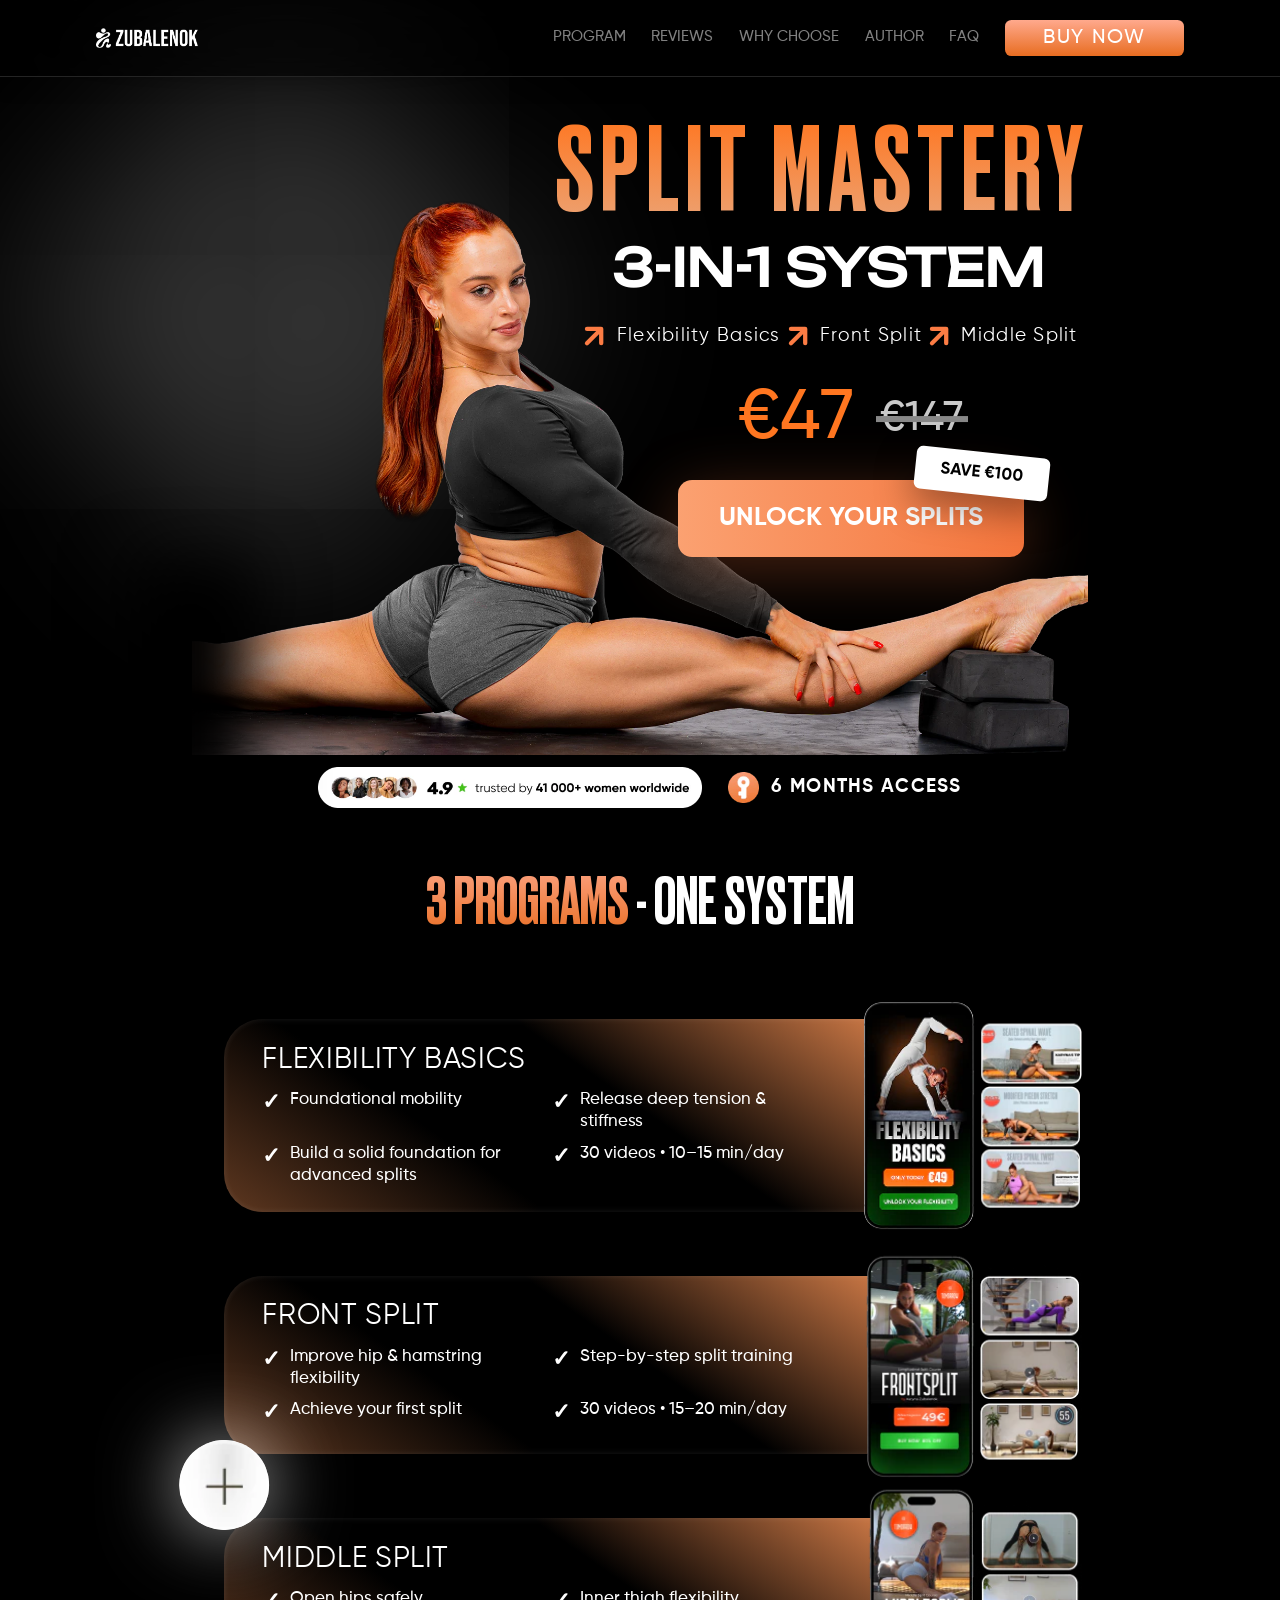
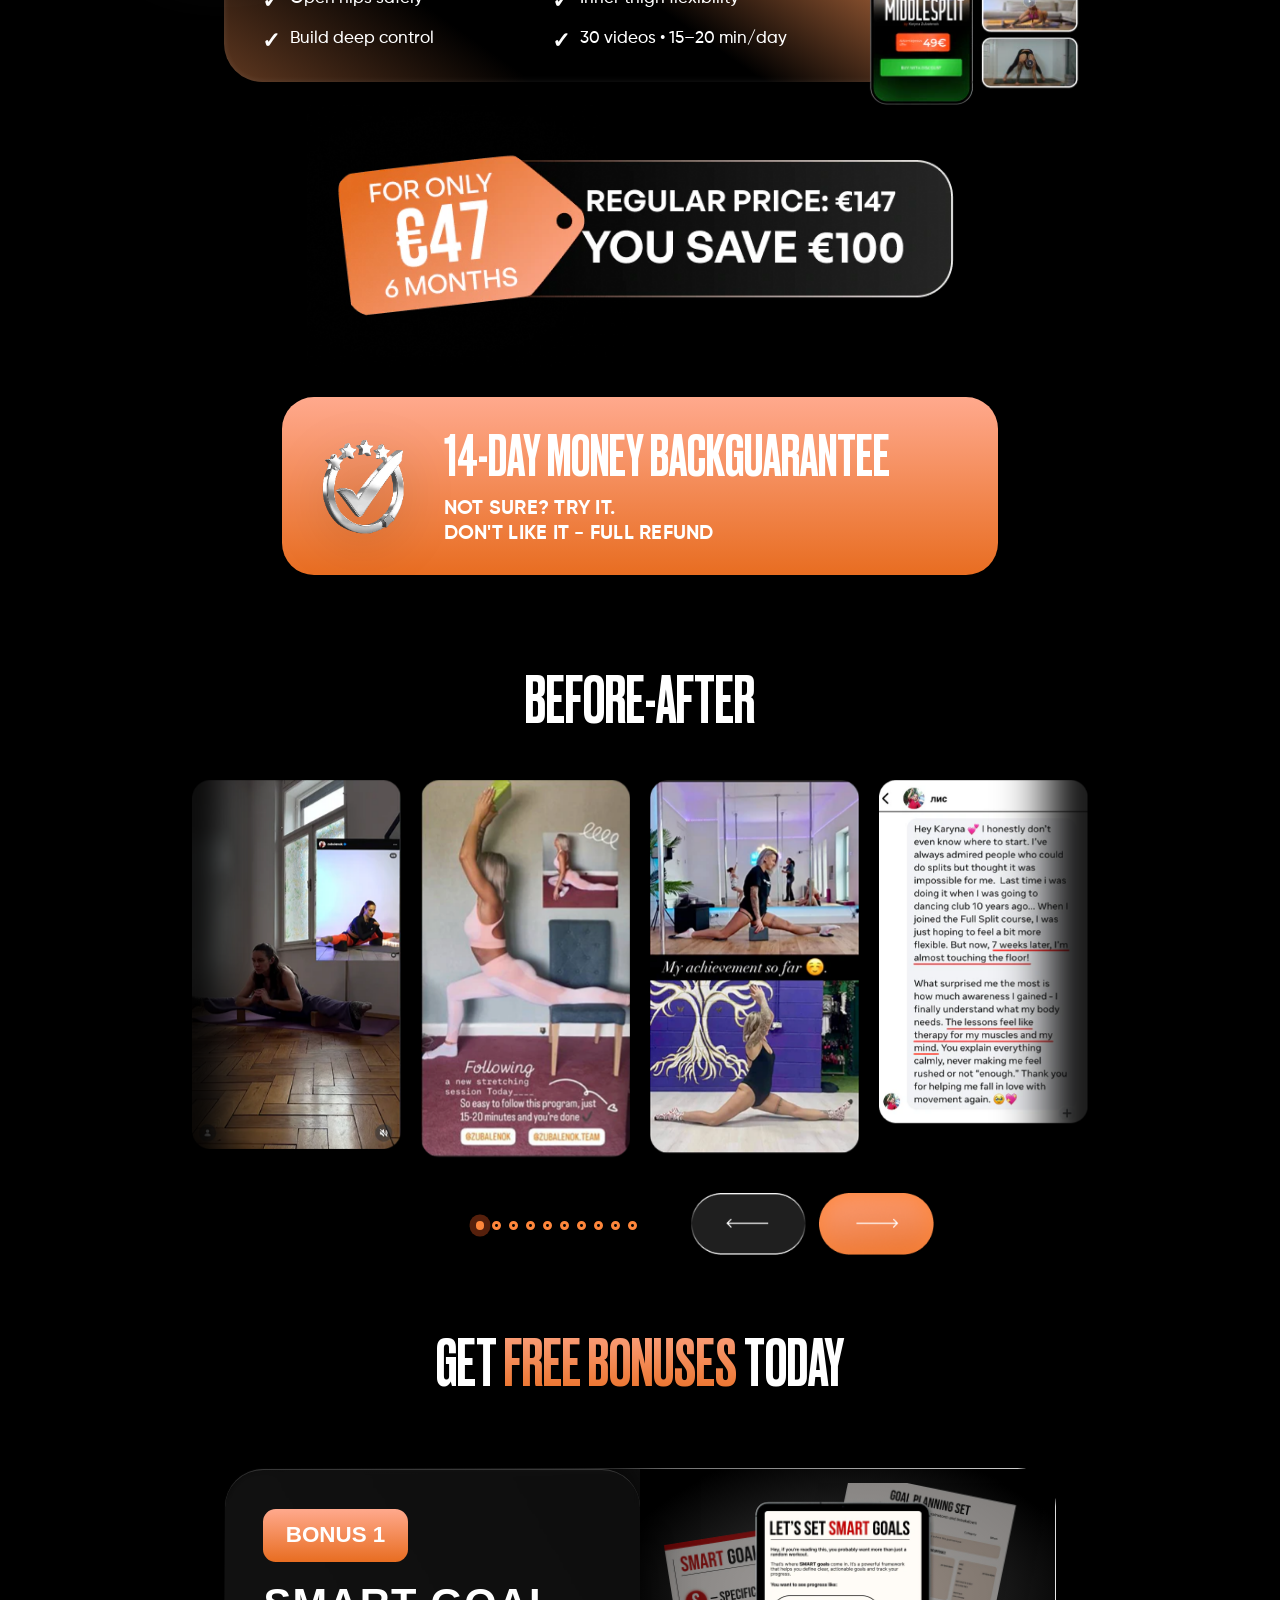
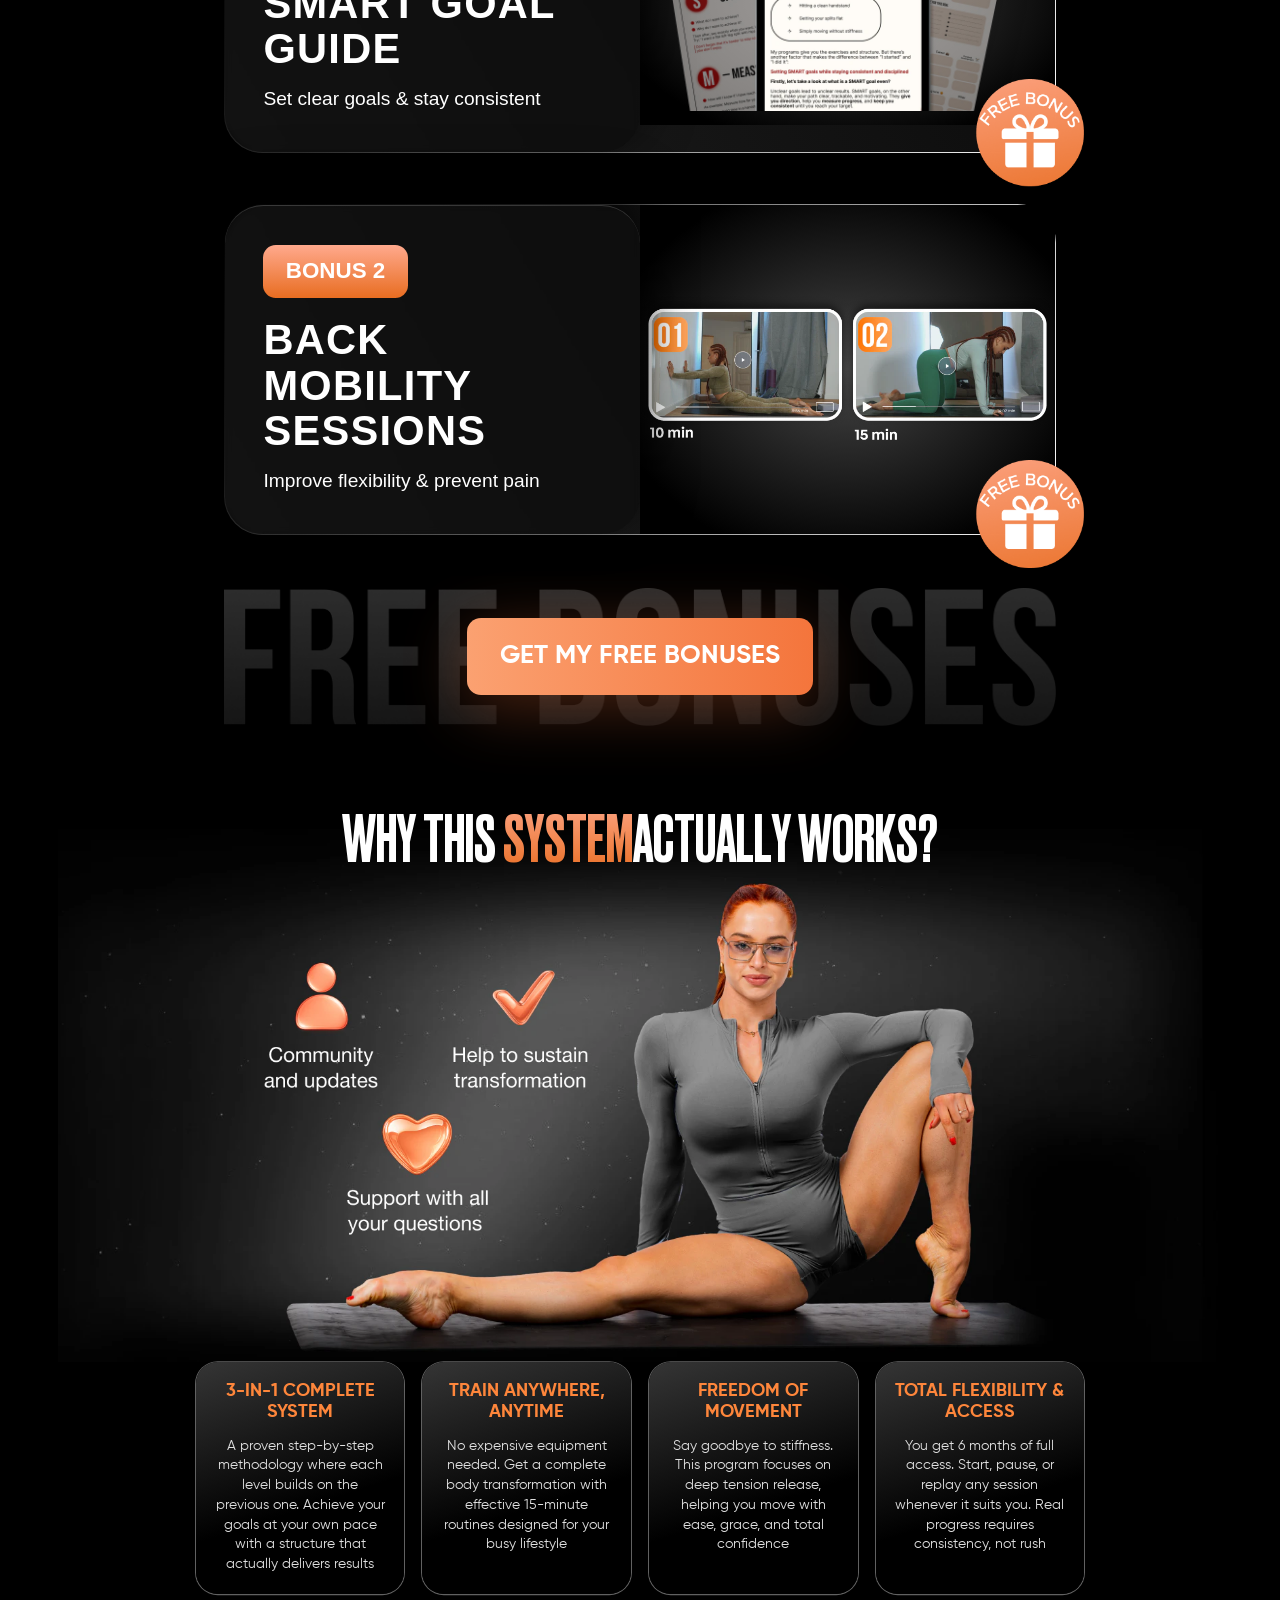
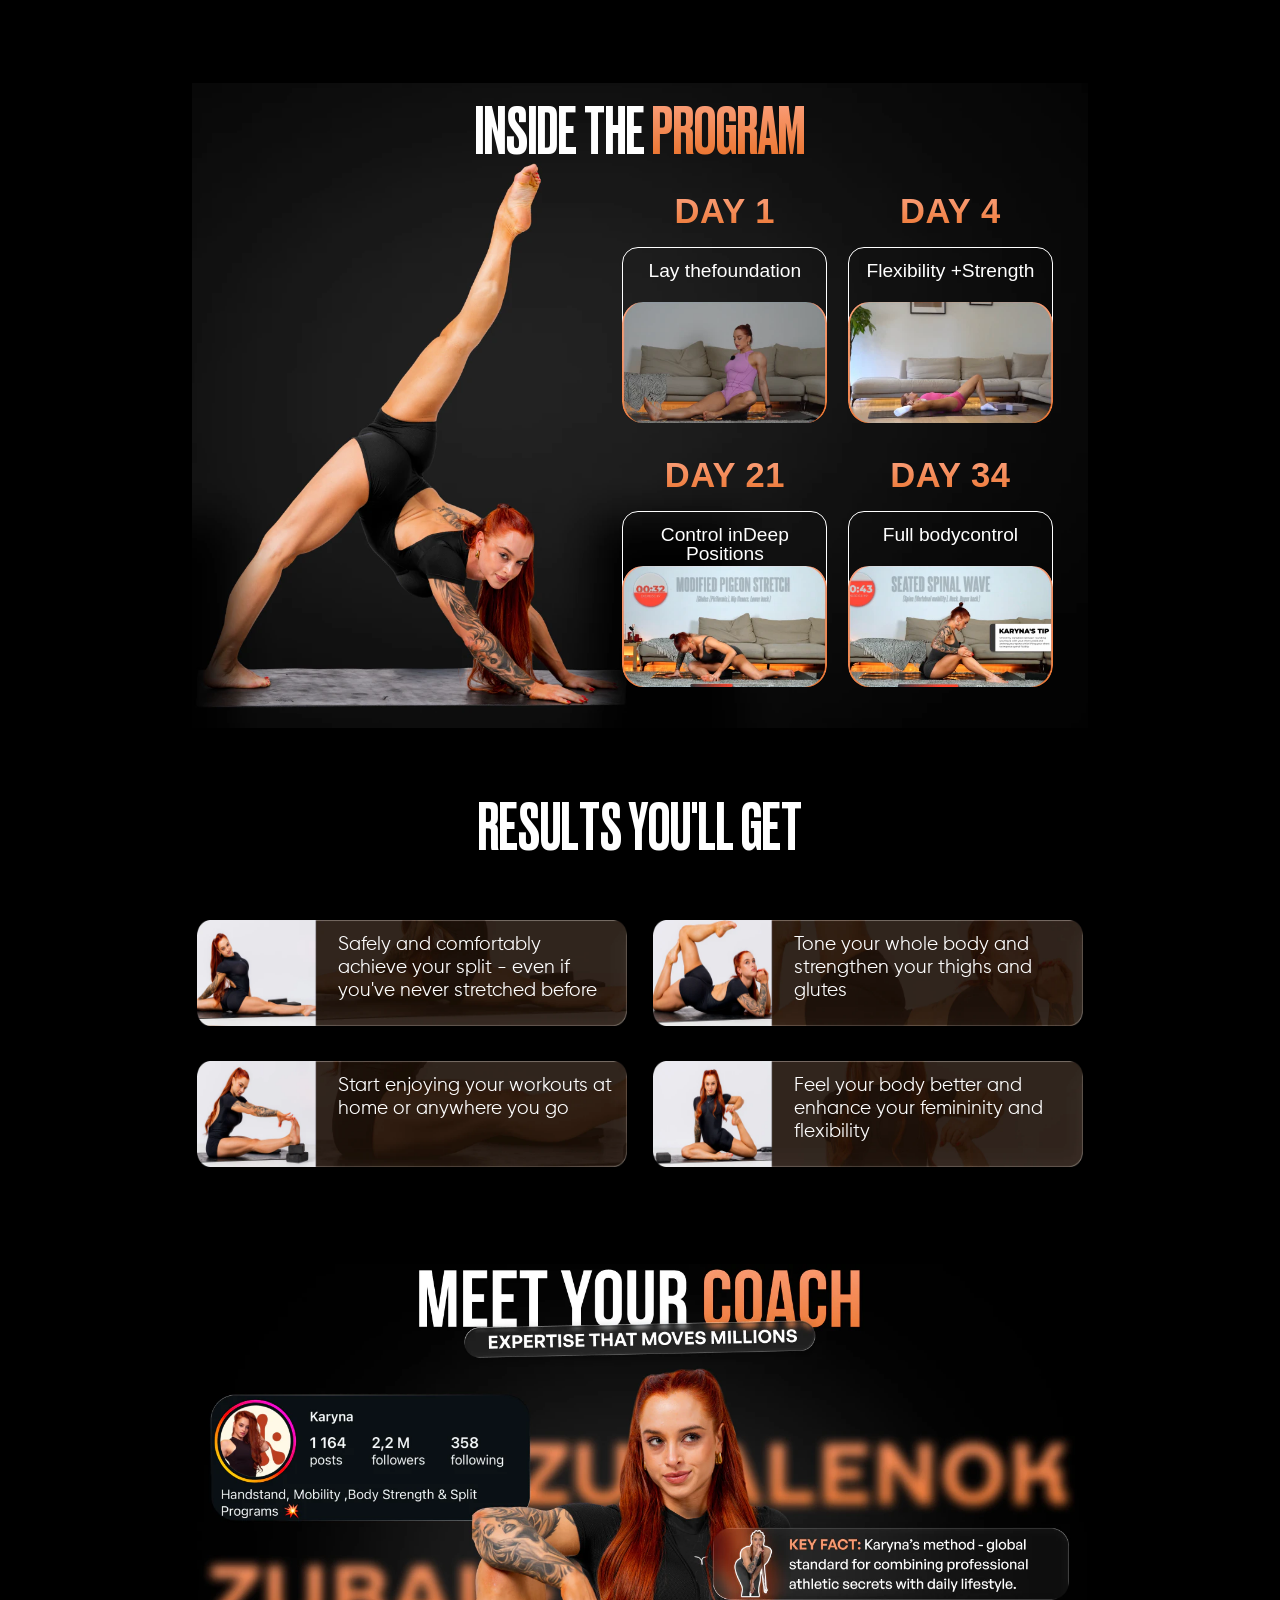
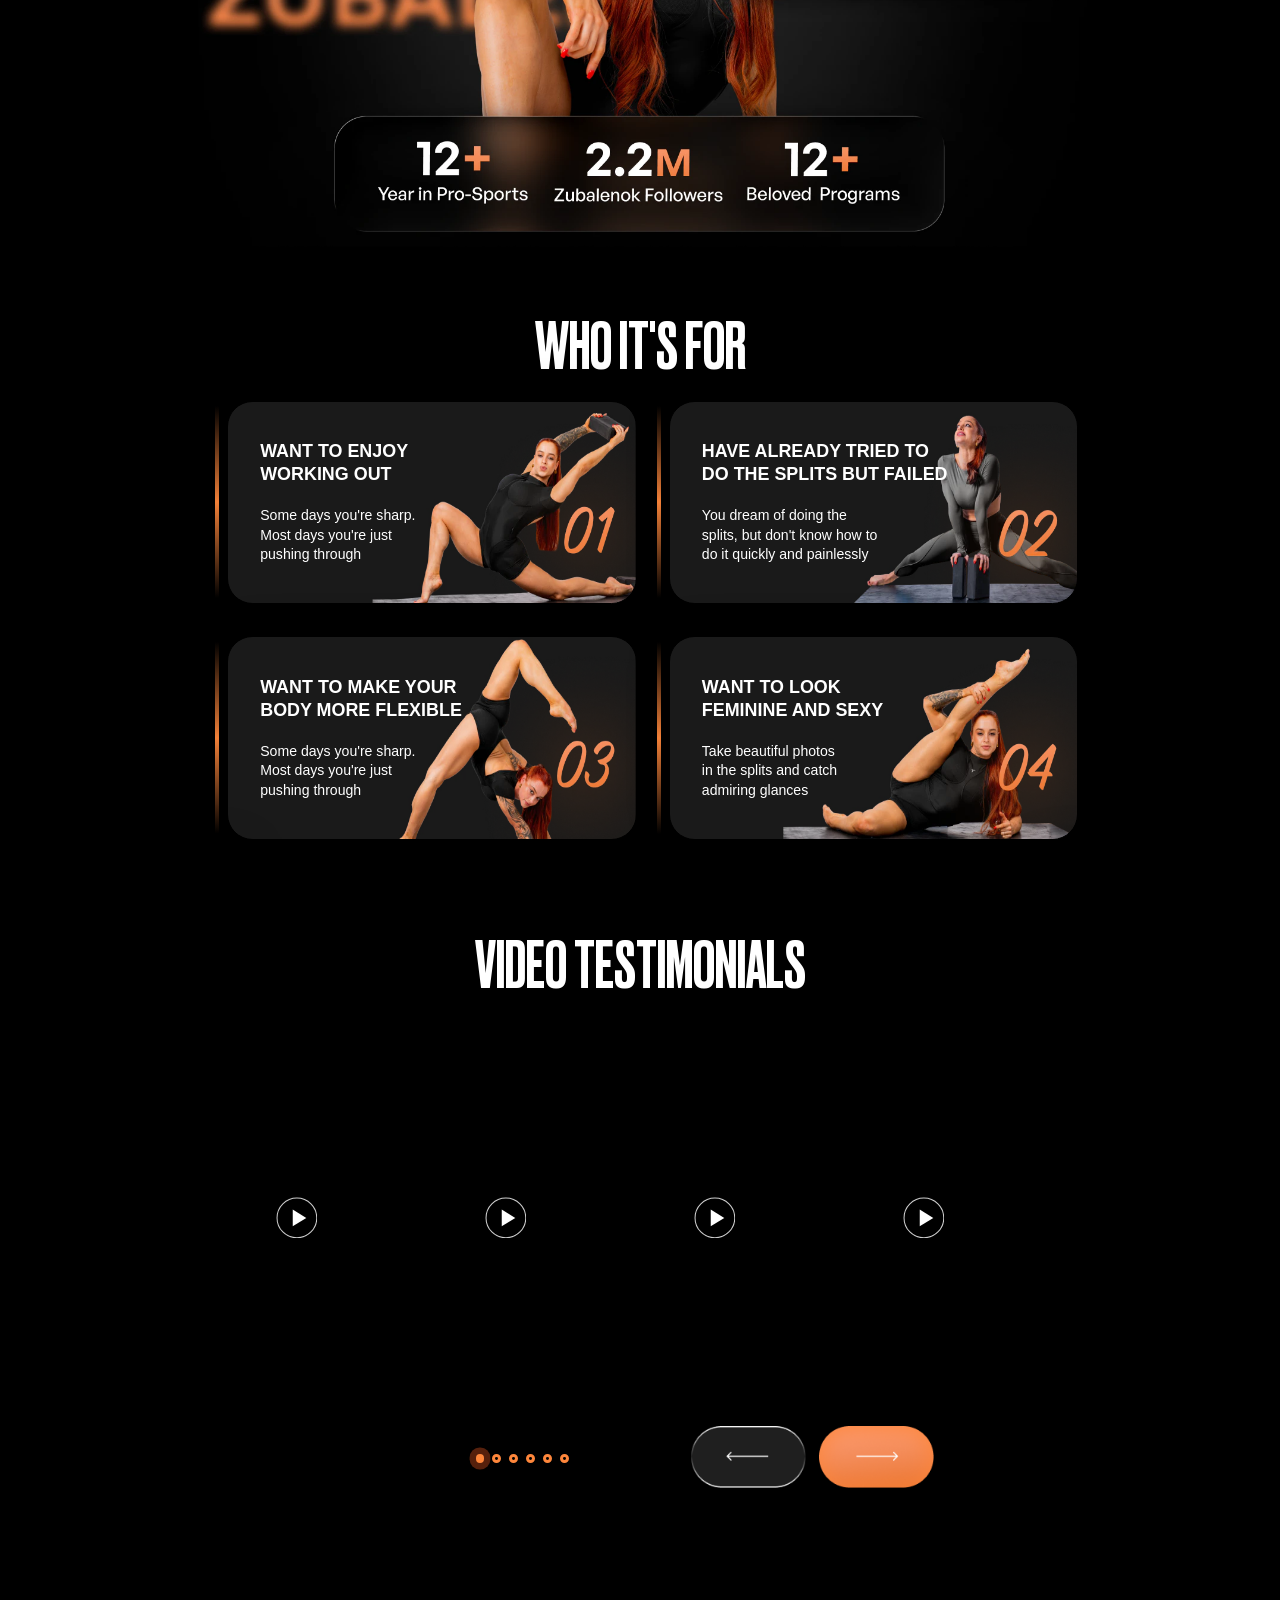
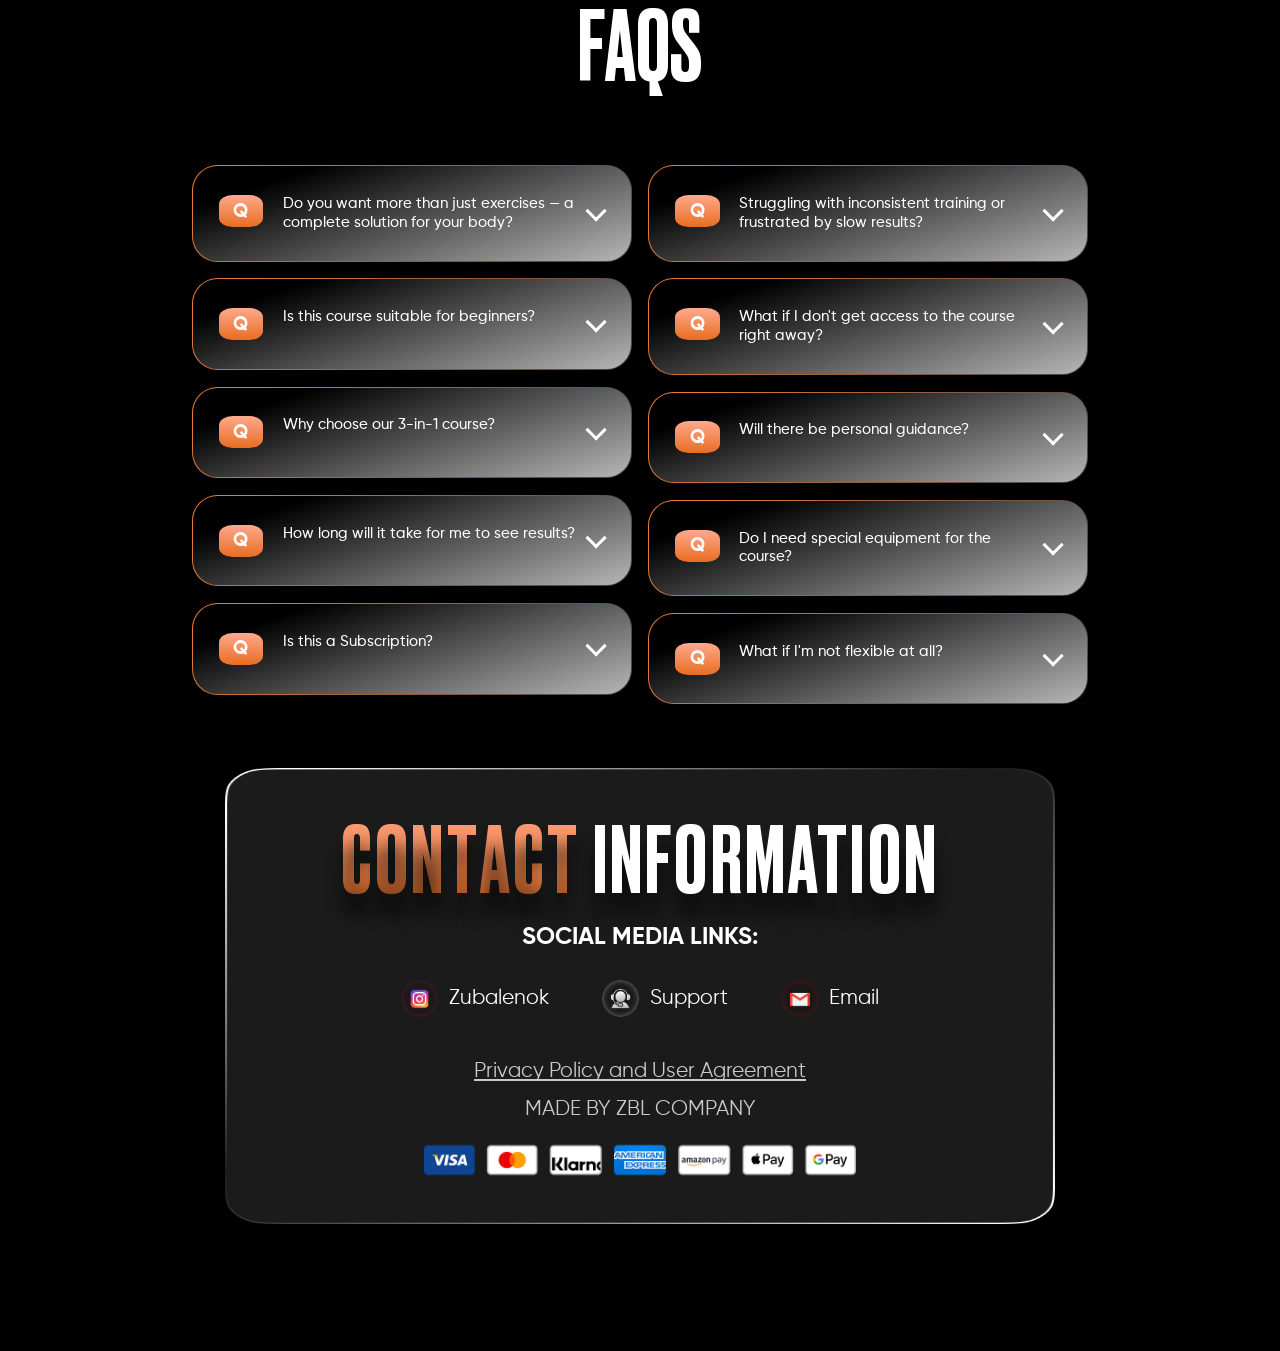
==== commit a1f222c3: "first commit" ====
--- a/index.html
+++ b/index.html
@@ -567,10 +567,8 @@
                         Email
                     </a>
                 </div>
-                <div class="support_link">
-                    <a href="mailto:SUPPORT_ZUBALENOK@ZBL.AGENCY">SUPPORT_ZUBALENOK@ZBL.AGENCY</a>
-                </div>
                 <a href="/policy" style="display: block; text-align: center" class="privacy">Privacy Policy and User Agreement</a>
+                <p style="display: block; text-align: center; text-decoration: none; padding-top: 0;"  class="privacy">MADE BY ZBL COMPANY</p>
                 <img src="./images/cards.webp" class="cards" alt="" loading="lazy" decoding="async">
             </div>
         </div>
--- a/css/main.css
+++ b/css/main.css
@@ -929,7 +929,7 @@
 
 .results {padding:7vw 5vw}
 .results-items {display:flex; flex-direction:column; gap:4vw; padding-top:4vw}
-.results-item {background-repeat:no-repeat; background-size:100% 100%; padding:2vw 2vw 2vw 28vw; height:22vw}
+.results-item {background-repeat:no-repeat; background-size:100% 92%; padding:2vw 2vw 2vw 28vw; height:22vw}
 .results-item p {font-weight:400; font-size:4vw; color:#fdfdfd}
 .results-item:nth-child(1) {background-image:url(../images/frame-1.webp)}
 .results-item:nth-child(2) {background-image:url(../images/frame-2.webp)}
@@ -940,7 +940,7 @@
     .results {padding:5vw 0vw}
 .results-items {gap:2vw; padding-top:3vw; flex-direction:row; flex-wrap:wrap; align-items:center; justify-content:center}
 .results-item {padding:1vw 1vw 1vw 11vw; height:9vw; width:48%}
-.results-item p {font-weight:400; font-size:1.7vw; color:#fdfdfd}
+.results-item p {font-weight:400; font-size:1.5vw; line-height: 120%; color:#fdfdfd}
 .results .hero__btn {margin-top:2vw; margin-left:auto}
 }
 
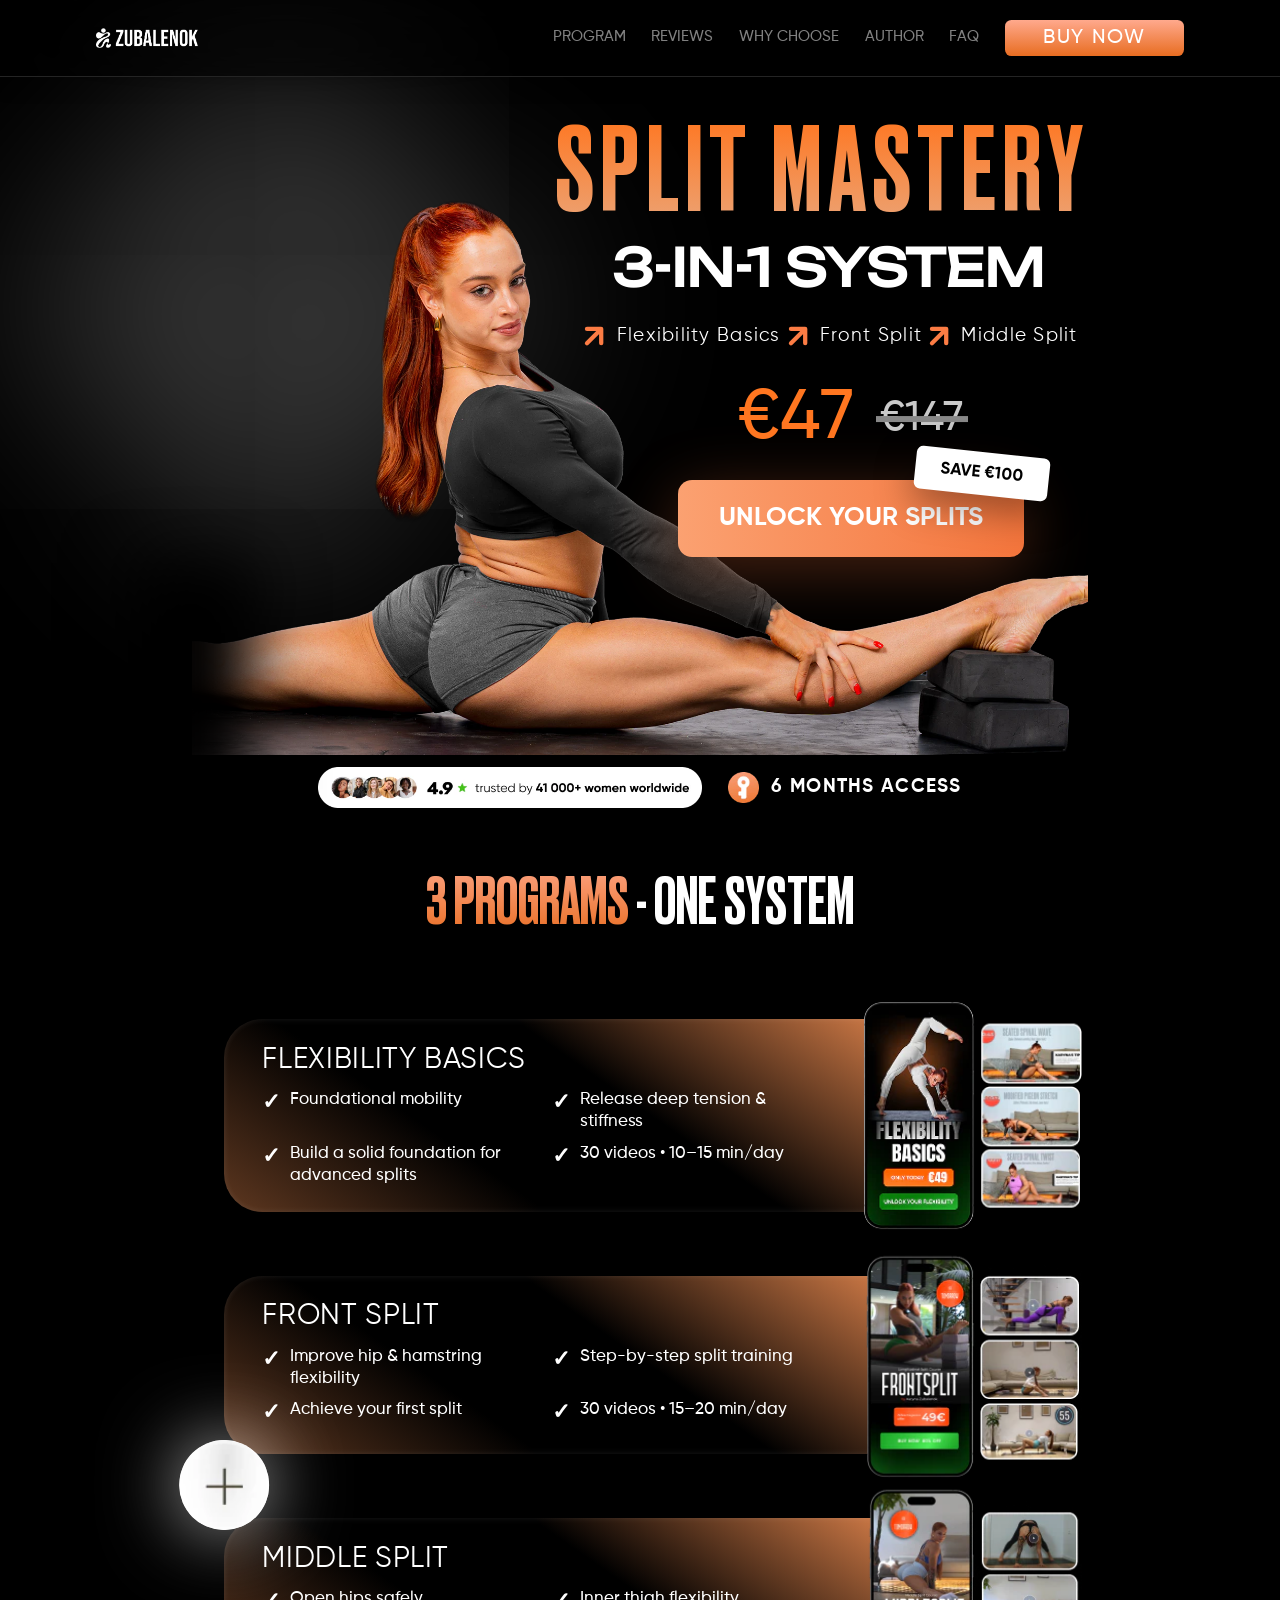
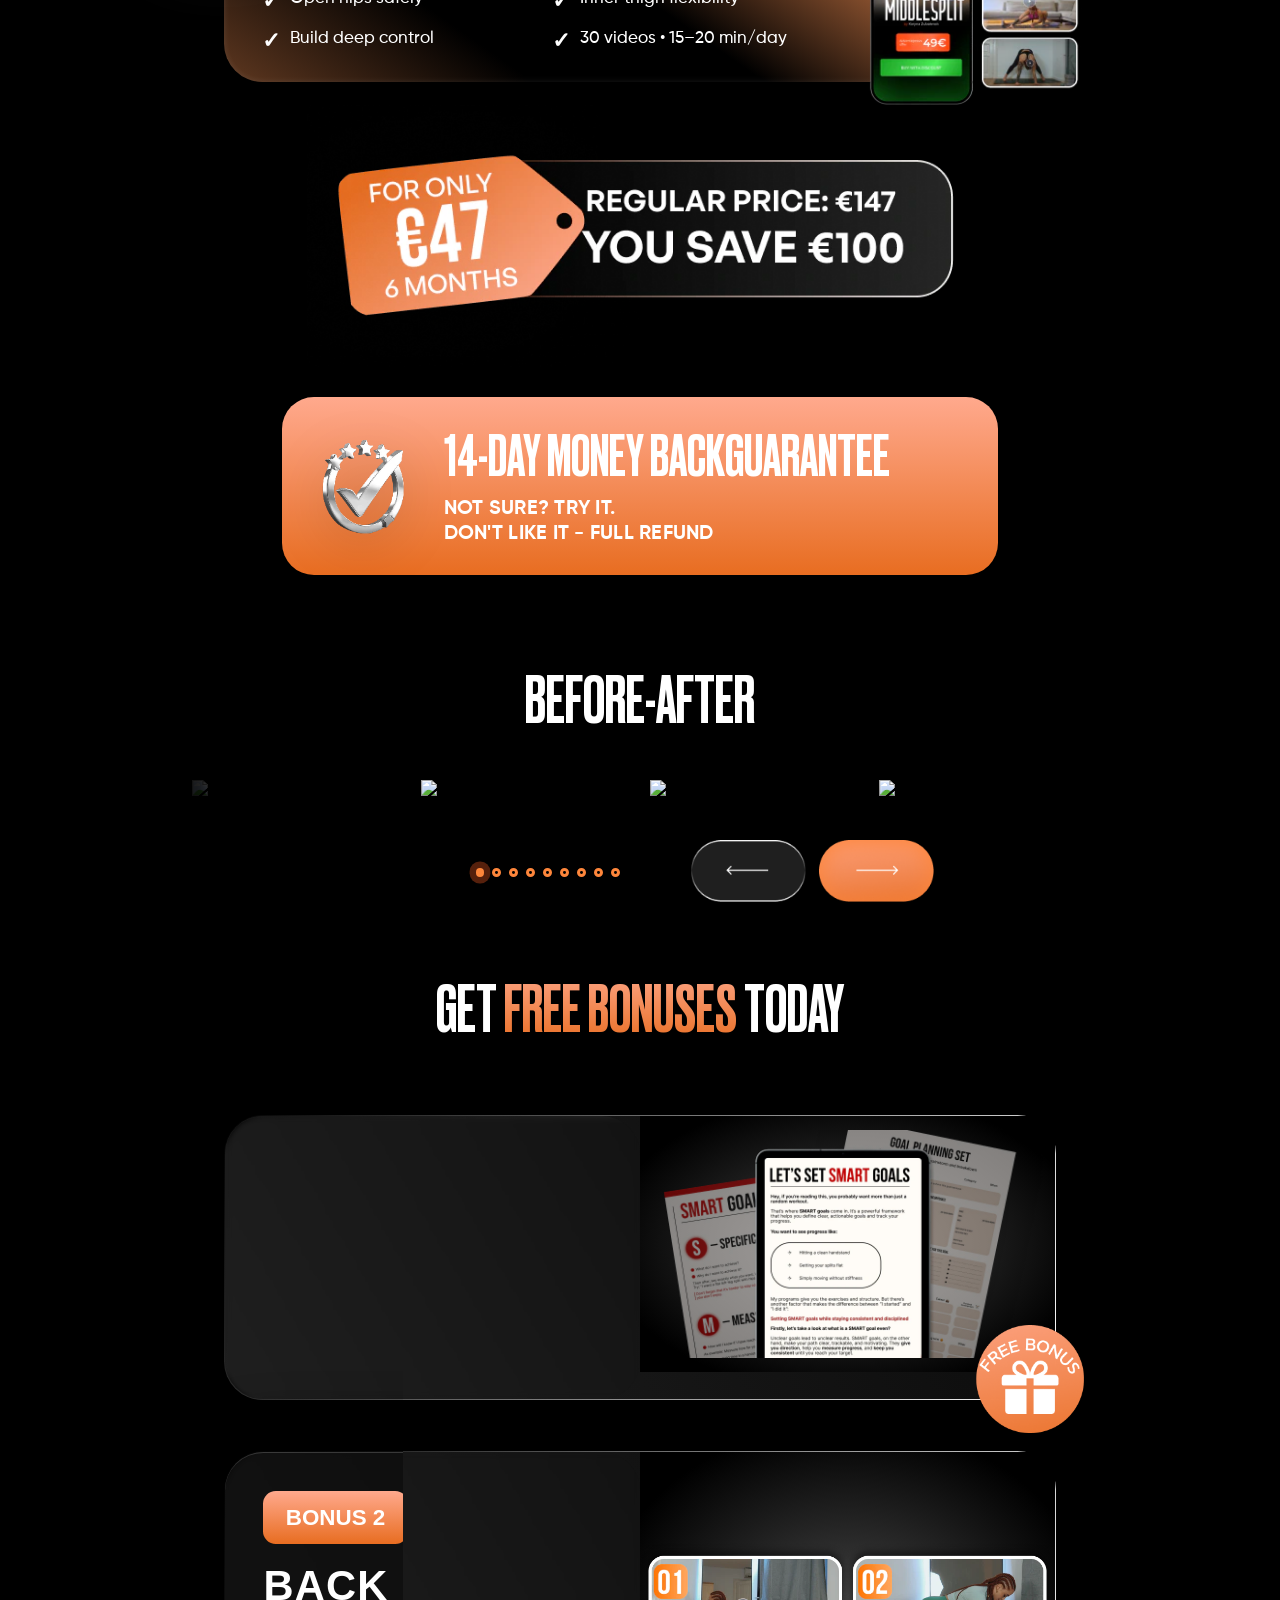
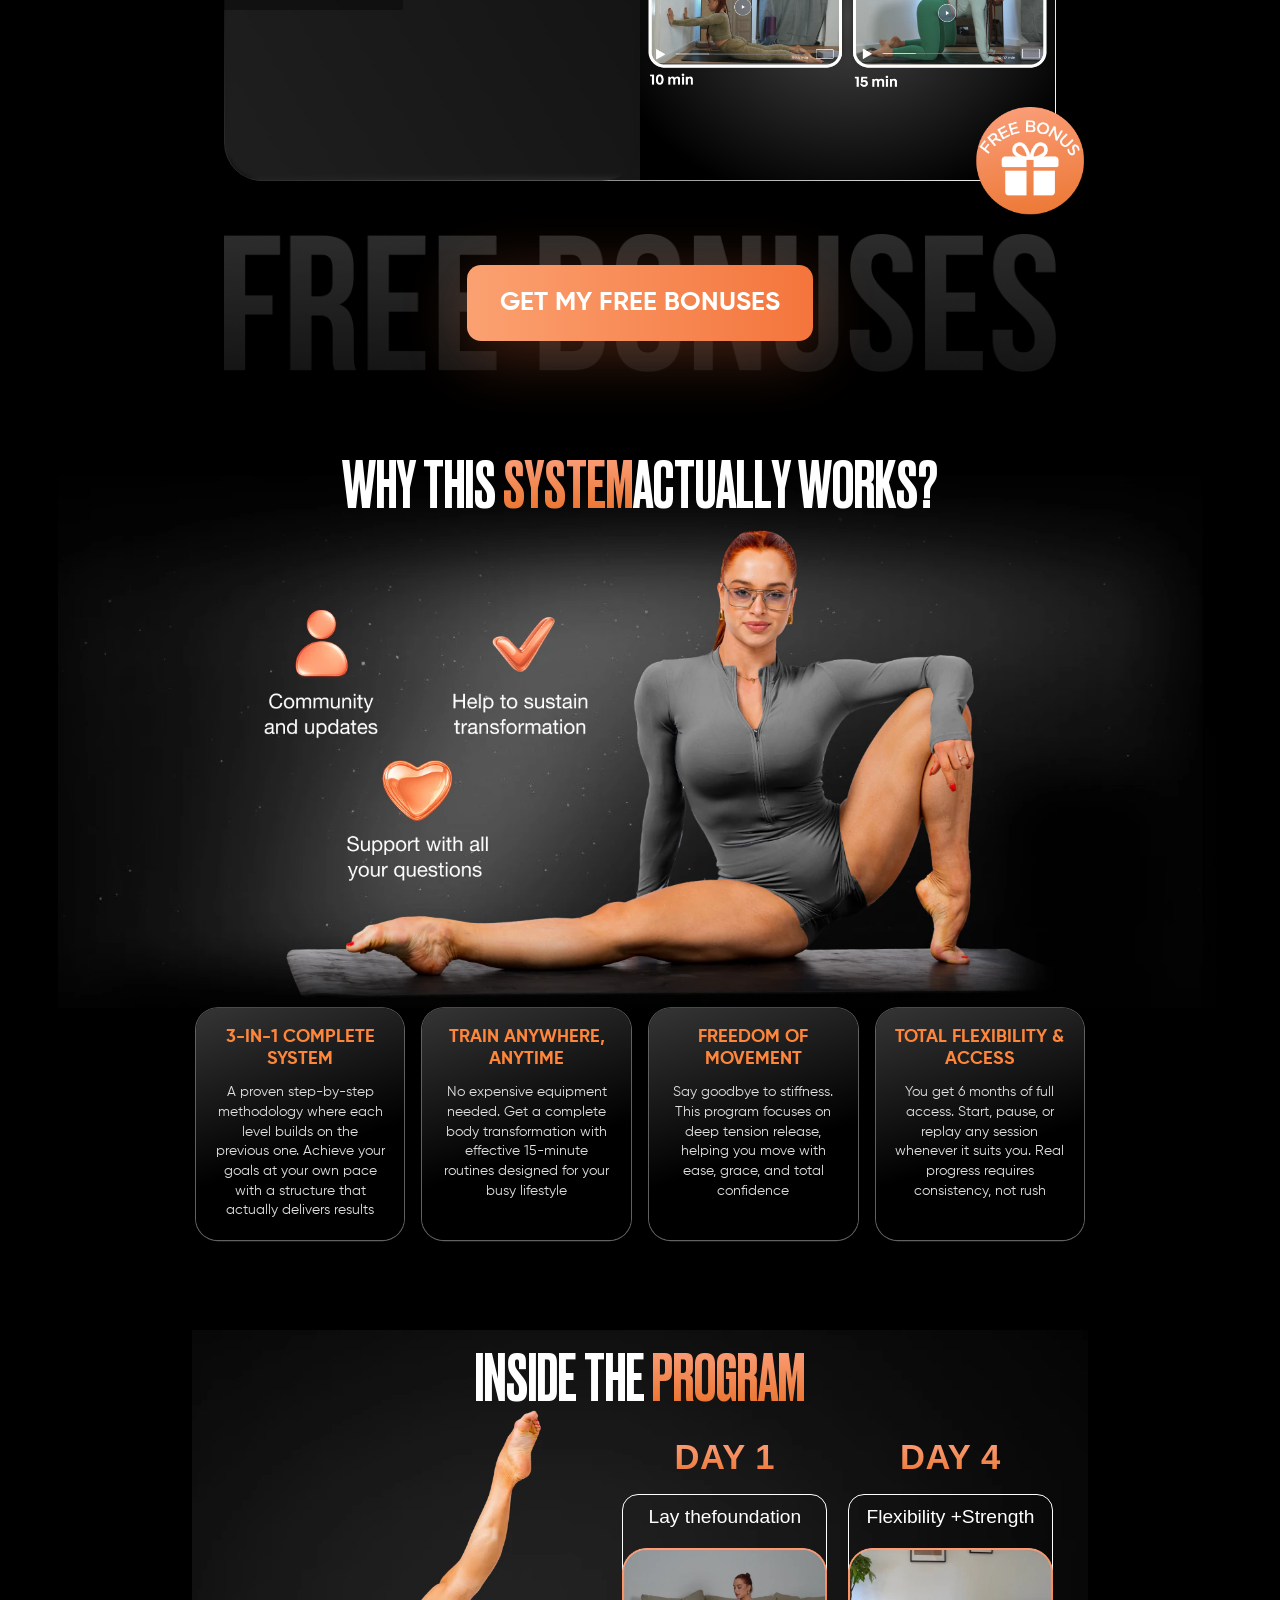
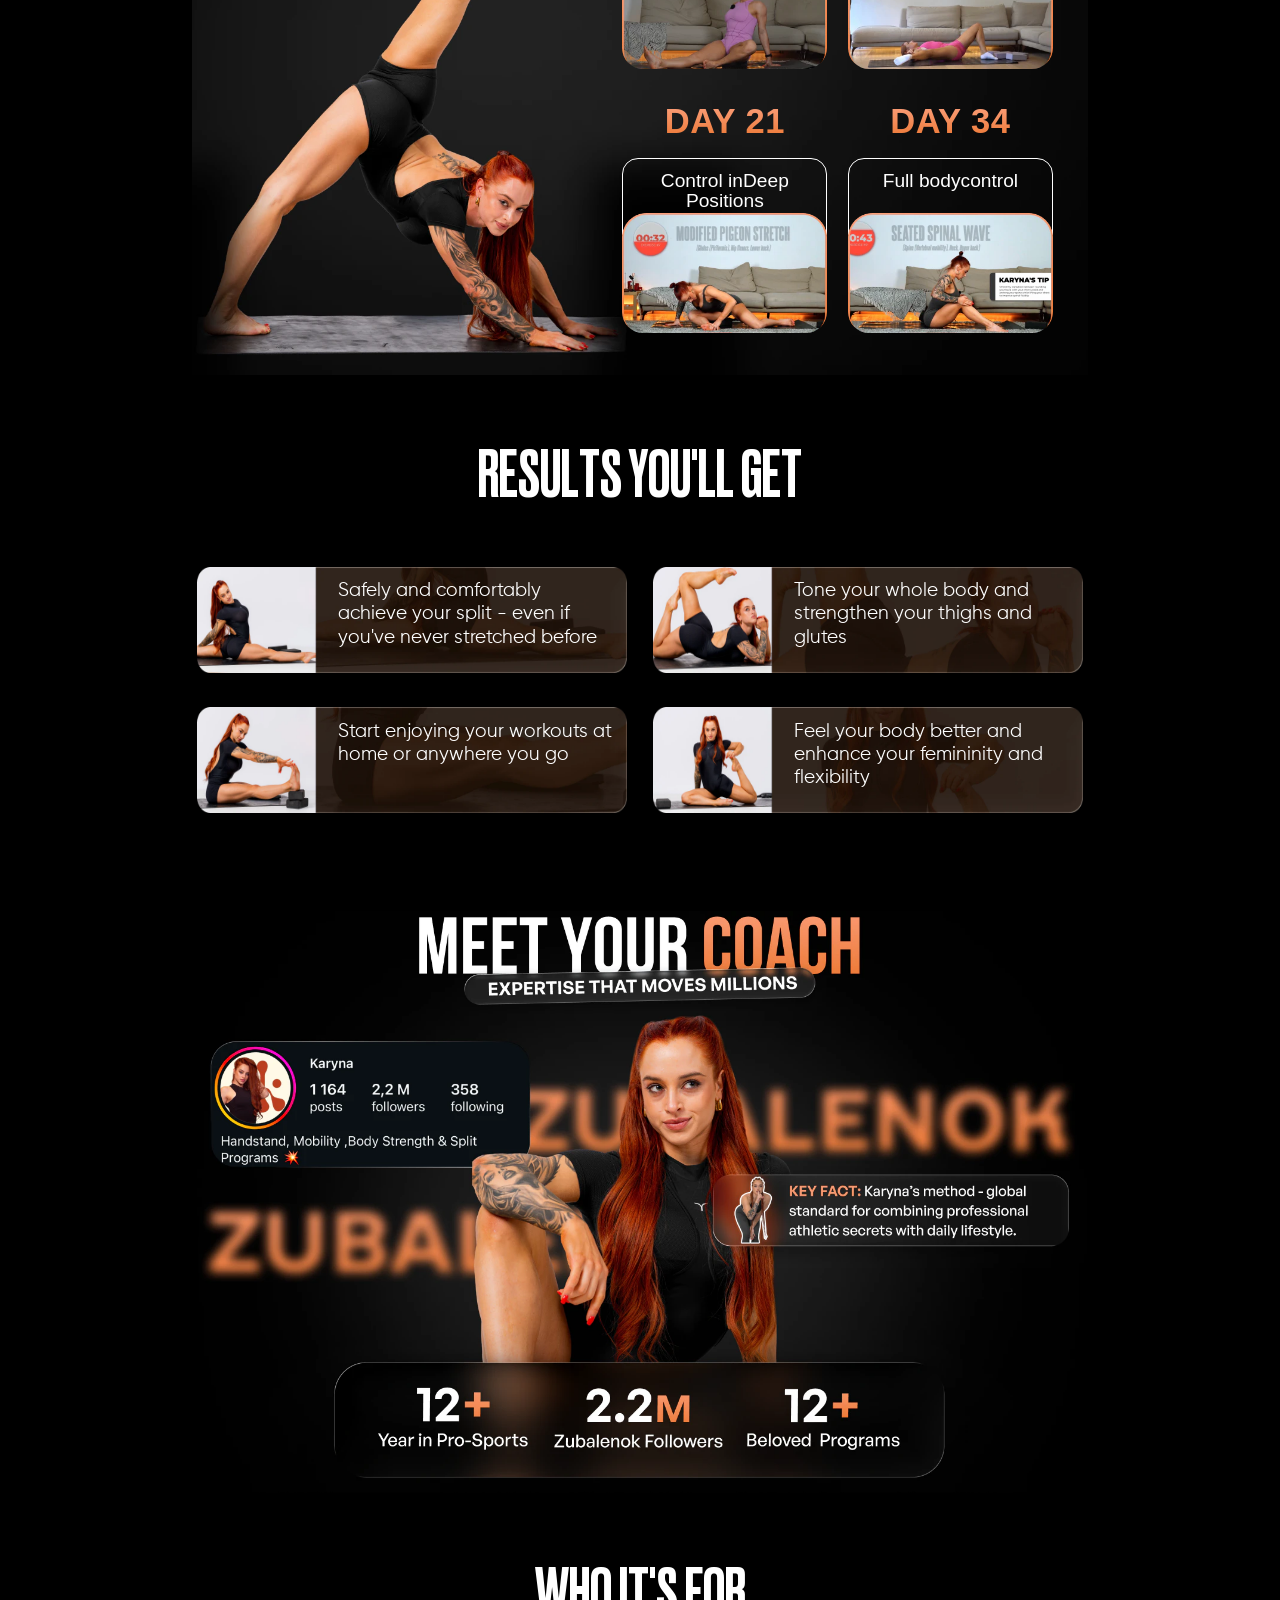
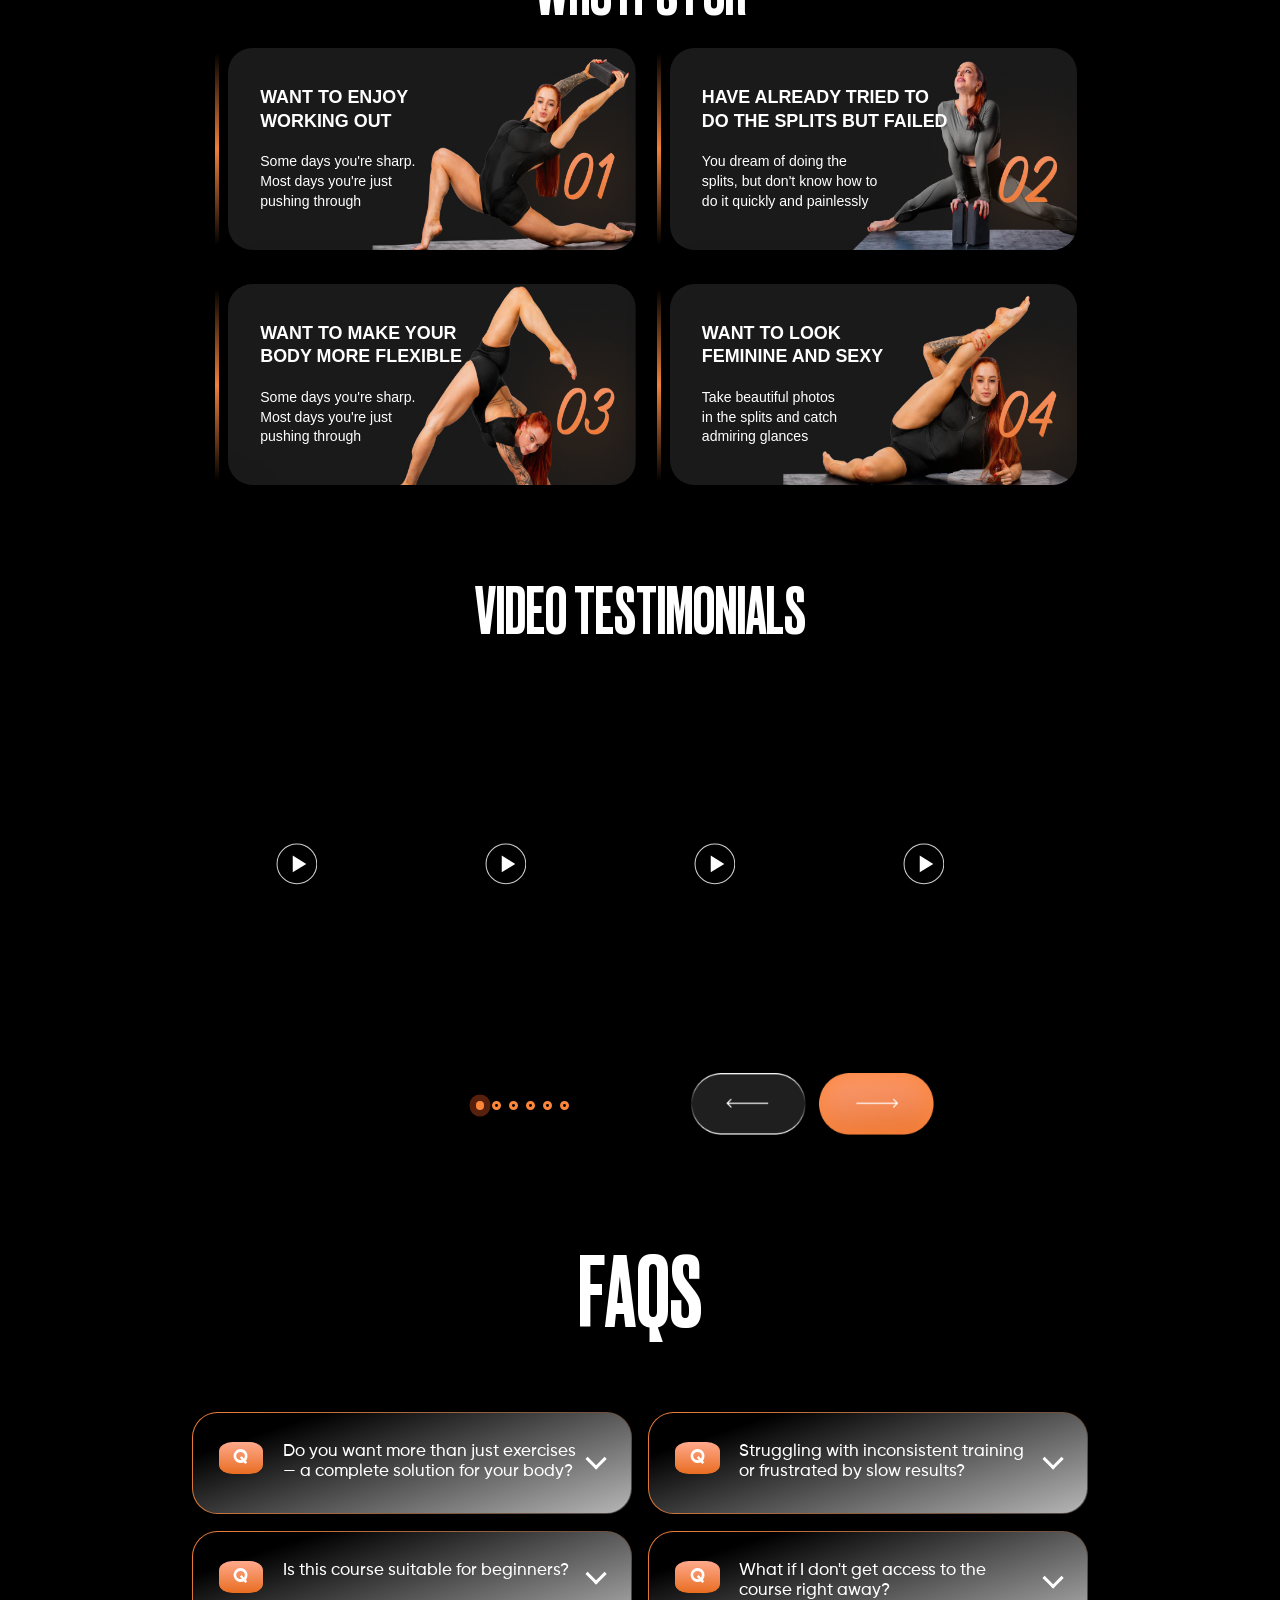
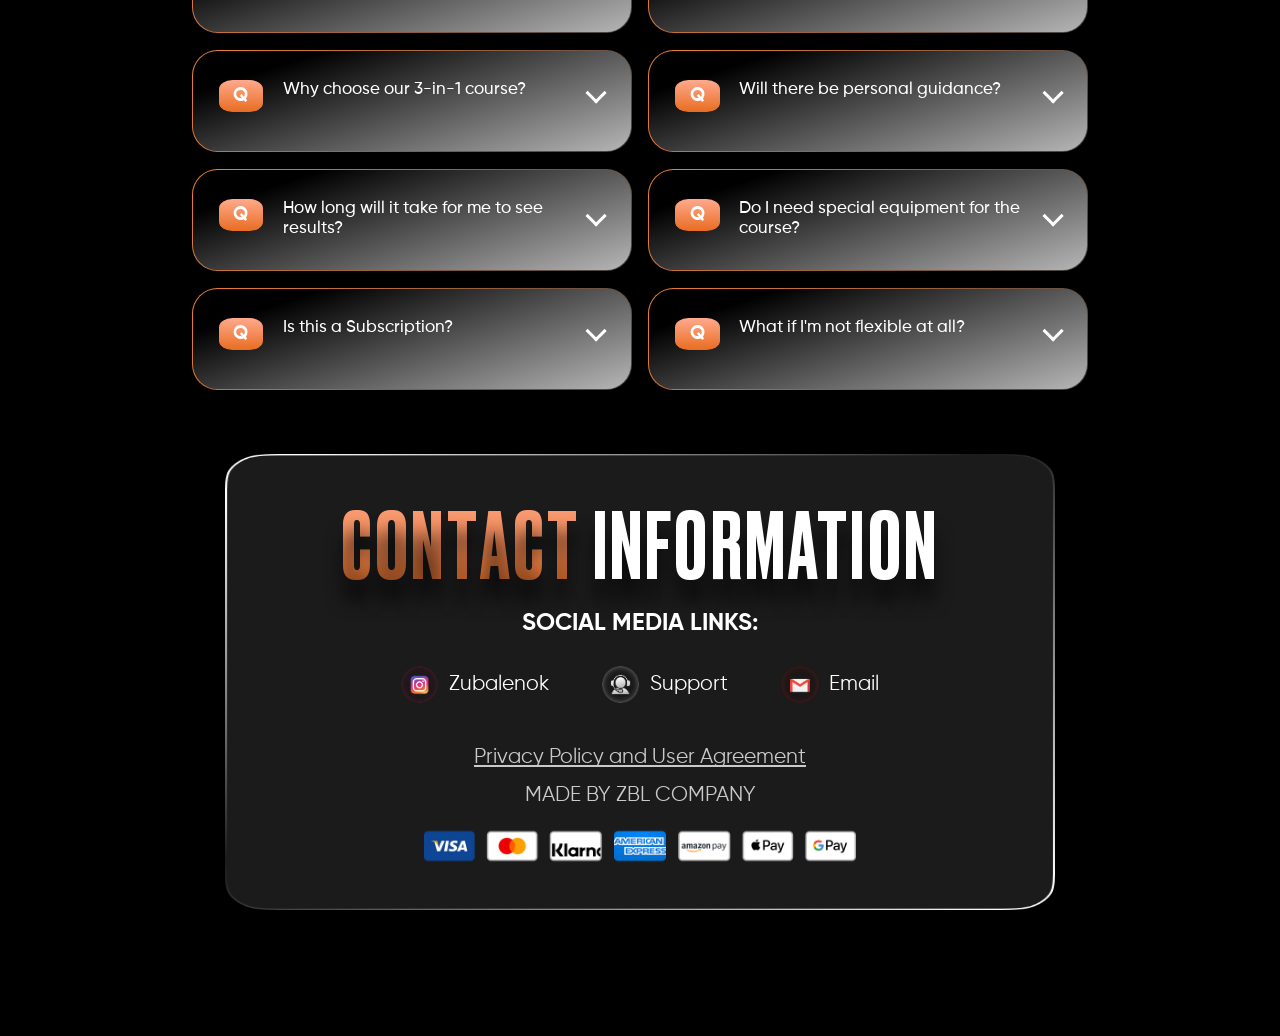
==== commit 0a84ca10: "first commit" ====
--- a/index.html
+++ b/index.html
@@ -154,17 +154,136 @@
                 <h2 class="mainTitle">BEFORE-AFTER</h2>
                 <div class="second-swiper swiper">
                     <div class="swiper-wrapper">
-                        <img src="./images/slider/slide1.webp" class="swiper-slide" alt="Slide 1" loading="lazy" decoding="async">
-                        <img src="./images/slider/slide2.webp" class="swiper-slide" alt="Slide 2" loading="lazy" decoding="async">
-                        <img src="./images/slider/slide3.webp" class="swiper-slide" alt="Slide 3" loading="lazy" decoding="async">
-                        <img src="./images/slider/slide4.webp" class="swiper-slide" alt="Slide 4" loading="lazy" decoding="async">
-                        <img src="./images/slider/slide5.webp" class="swiper-slide" alt="Slide 5" loading="lazy" decoding="async">
-                        <img src="./images/slider/slide6.webp" class="swiper-slide" alt="Slide 6" loading="lazy" decoding="async">
-                        <img src="./images/slider/slide7.webp" class="swiper-slide" alt="Slide 7" loading="lazy" decoding="async">
-                        <img src="./images/slider/slide8.webp" class="swiper-slide" alt="Slide 8" loading="lazy" decoding="async">
-                        <img src="./images/slider/slide9.webp" class="swiper-slide" alt="Slide 9" loading="lazy" decoding="async">
-                        <img src="./images/slider/slide10.webp" class="swiper-slide" alt="Slide 10" loading="lazy" decoding="async">
-                    </div>
+
+  <!-- LCP -->
+  <img
+    src="https://itden-cdn.b-cdn.net/3-in-1_new/slider/slide1.webp?width=500"
+    srcset="
+      https://itden-cdn.b-cdn.net/3-in-1_new/slider/slide1.webp?width=300 300w,
+      https://itden-cdn.b-cdn.net/3-in-1_new/slider/slide1.webp?width=500 500w
+    "
+    sizes="(max-width: 768px) 300px, 500px"
+    class="swiper-slide"
+    alt="Slide 1"
+    loading="eager"
+    fetchpriority="high"
+    decoding="async"
+    onerror="this.onerror=null;this.src='./images/slider/slide1.webp';"
+  >
+
+  <img
+    src="https://itden-cdn.b-cdn.net/3-in-1_new/slider/slide2.webp?width=500"
+    srcset="
+      https://itden-cdn.b-cdn.net/3-in-1_new/slider/slide2.webp?width=300 300w,
+      https://itden-cdn.b-cdn.net/3-in-1_new/slider/slide2.webp?width=500 500w
+    "
+    sizes="(max-width: 768px) 300px, 500px"
+    class="swiper-slide"
+    alt="Slide 2"
+    loading="lazy"
+    decoding="async"
+    onerror="this.onerror=null;this.src='./images/slider/slide2.webp';"
+  >
+
+  <img
+    src="https://itden-cdn.b-cdn.net/3-in-1_new/slider/slide3.webp?width=500"
+    srcset="
+      https://itden-cdn.b-cdn.net/3-in-1_new/slider/slide3.webp?width=300 300w,
+      https://itden-cdn.b-cdn.net/3-in-1_new/slider/slide3.webp?width=500 500w
+    "
+    sizes="(max-width: 768px) 300px, 500px"
+    class="swiper-slide"
+    alt="Slide 3"
+    loading="lazy"
+    decoding="async"
+    onerror="this.onerror=null;this.src='./images/slider/slide3.webp';"
+  >
+
+  <img
+    src="https://itden-cdn.b-cdn.net/3-in-1_new/slider/slide4.webp?width=500"
+    srcset="
+      https://itden-cdn.b-cdn.net/3-in-1_new/slider/slide4.webp?width=300 300w,
+      https://itden-cdn.b-cdn.net/3-in-1_new/slider/slide4.webp?width=500 500w
+    "
+    sizes="(max-width: 768px) 300px, 500px"
+    class="swiper-slide"
+    alt="Slide 4"
+    loading="lazy"
+    decoding="async"
+    onerror="this.onerror=null;this.src='./images/slider/slide4.webp';"
+  >
+
+  <img
+    src="https://itden-cdn.b-cdn.net/3-in-1_new/slider/slide5.webp?width=500"
+    srcset="
+      https://itden-cdn.b-cdn.net/3-in-1_new/slider/slide5.webp?width=300 300w,
+      https://itden-cdn.b-cdn.net/3-in-1_new/slider/slide5.webp?width=500 500w
+    "
+    sizes="(max-width: 768px) 300px, 500px"
+    class="swiper-slide"
+    alt="Slide 5"
+    loading="lazy"
+    decoding="async"
+    onerror="this.onerror=null;this.src='./images/slider/slide5.webp';"
+  >
+
+  <img
+    src="https://itden-cdn.b-cdn.net/3-in-1_new/slider/slide6.webp?width=500"
+    srcset="
+      https://itden-cdn.b-cdn.net/3-in-1_new/slider/slide6.webp?width=300 300w,
+      https://itden-cdn.b-cdn.net/3-in-1_new/slider/slide6.webp?width=500 500w
+    "
+    sizes="(max-width: 768px) 300px, 500px"
+    class="swiper-slide"
+    alt="Slide 6"
+    loading="lazy"
+    decoding="async"
+    onerror="this.onerror=null;this.src='./images/slider/slide6.webp';"
+  >
+
+  <img
+    src="https://itden-cdn.b-cdn.net/3-in-1_new/slider/slide8.webp?width=500"
+    srcset="
+      https://itden-cdn.b-cdn.net/3-in-1_new/slider/slide8.webp?width=300 300w,
+      https://itden-cdn.b-cdn.net/3-in-1_new/slider/slide8.webp?width=500 500w
+    "
+    sizes="(max-width: 768px) 300px, 500px"
+    class="swiper-slide"
+    alt="Slide 8"
+    loading="lazy"
+    decoding="async"
+    onerror="this.onerror=null;this.src='./images/slider/slide8.webp';"
+  >
+
+  <img
+    src="https://itden-cdn.b-cdn.net/3-in-1_new/slider/slide9.webp?width=500"
+    srcset="
+      https://itden-cdn.b-cdn.net/3-in-1_new/slider/slide9.webp?width=300 300w,
+      https://itden-cdn.b-cdn.net/3-in-1_new/slider/slide9.webp?width=500 500w
+    "
+    sizes="(max-width: 768px) 300px, 500px"
+    class="swiper-slide"
+    alt="Slide 9"
+    loading="lazy"
+    decoding="async"
+    onerror="this.onerror=null;this.src='./images/slider/slide9.webp';"
+  >
+
+  <img
+    src="https://itden-cdn.b-cdn.net/3-in-1_new/slider/slide10.webp?width=500"
+    srcset="
+      https://itden-cdn.b-cdn.net/3-in-1_new/slider/slide10.webp?width=300 300w,
+      https://itden-cdn.b-cdn.net/3-in-1_new/slider/slide10.webp?width=500 500w
+    "
+    sizes="(max-width: 768px) 300px, 500px"
+    class="swiper-slide"
+    alt="Slide 10"
+    loading="lazy"
+    decoding="async"
+    onerror="this.onerror=null;this.src='./images/slider/slide10.webp';"
+  >
+
+</div>
                 </div>
                 <div style="padding-right: 10px; display: flex; align-items: center;">
                     <div class="second-slider-pagination swiper-pagination"></div>
@@ -252,7 +371,7 @@
                         <div class="gallery-box">
                             <div class="gallery-text">Lay the<br>foundation</div>
                             <div class="gallery-img">
-                                <img src="./images/poster-1.webp" alt="Day 1" loading="lazy" decoding="async">
+                                <video data-src="https://itden-cdn.b-cdn.net/3-in-1_new/video/BegNew1.mp4" poster="./images/poster-1.webp" muted="" playsinline="" loop="" src="https://itden-cdn.b-cdn.net/3-in-1_new/video/BegNew1.mp4" preload="metadata"></video>
                             </div>
                         </div>
                     </div>
@@ -261,7 +380,7 @@
                         <div class="gallery-box">
                             <div class="gallery-text">Flexibility +<br>Strength</div>
                             <div class="gallery-img">
-                                <img src="./images/poster-2.webp" alt="Day 4" loading="lazy" decoding="async">
+                                <video data-src="https://itden-cdn.b-cdn.net/3-in-1_new/video/BegNew2.mp4" poster="./images/poster-2.webp" muted="" playsinline="" loop="" src="https://itden-cdn.b-cdn.net/3-in-1_new/video/BegNew2.mp4" preload="metadata"></video>
                             </div>
                         </div>
                     </div>
@@ -270,7 +389,7 @@
                         <div class="gallery-box">
                             <div class="gallery-text">Control in<br>Deep Positions</div>
                             <div class="gallery-img">
-                                <img src="./images/poster-3.webp" alt="Day 21" loading="lazy" decoding="async">
+                               <video data-src="https://itden-cdn.b-cdn.net/3-in-1_new/video/BegNew3.mp4" poster="./images/poster-3.webp" muted="" playsinline="" loop="" src="https://itden-cdn.b-cdn.net/3-in-1_new/video/BegNew3.mp4" preload="metadata"></video>
                             </div>
                         </div>
                     </div>
@@ -279,7 +398,7 @@
                         <div class="gallery-box">
                             <div class="gallery-text">Full body<br>control</div>
                             <div class="gallery-img">
-                                <img src="./images/poster-4.webp" alt="Day 34" loading="lazy" decoding="async">
+                                <video data-src="https://itden-cdn.b-cdn.net/3-in-1_new/video/BegNew4.mp4" poster="./images/poster-4.webp" muted="" playsinline="" loop="" src="https://itden-cdn.b-cdn.net/3-in-1_new/video/BegNew4.mp4" preload="metadata"></video>
                             </div>
                         </div>
                     </div>
--- a/css/main.css
+++ b/css/main.css
@@ -1,2150 +1,330 @@
-
-/* =========================
-   Header (Заголовки)
-   ========================= */
-.header-section {
-    text-align: center;
-    padding-top: 8vw; /* ~50px від 428px */
-    width: 100%;
-    z-index: 10;
-    position: relative;
+.header-section{text-align:center;padding-top:8vw;width:100%;z-index:10;position:relative}
+.hero-section::after{content:"";display:block;width:40vw;height:0;box-shadow:0 0 30vw 30vw #343434;position:absolute;top:-10vw;transform:rotate(45deg);left:0;z-index:-1}
+.title{font-family:'DrukCyr-medium',Impact,sans-serif;font-size:19.85vw;font-weight:500;background:linear-gradient(180deg,#ff7620 0,#ee9e6b 100%);background-clip:text;-webkit-background-clip:text;-webkit-text-fill-color:transparent;line-height:0.85;margin:0;letter-spacing:0.5vw}
+.sub-title{font-family:'Unbounded-Regular';font-size:9vw;font-weight:800;color:#ffffff;line-height:1;margin-top:2.3vw}
+.hero-section{position:relative;width:100vw;margin-top:-2vw;display:flex;justify-content:center}
+.hero-bg{width:100vw;display:block}
+.hero-bg img{width:100%;height:70vw;object-fit:cover;object-position:0 -23vw;display:block}
+.features-list{position:absolute;right:5.8vw;top:15vw;display:flex;flex-direction:column;gap:0vw;z-index:5}
+.features-list li{display:flex;align-items:center;gap:1.4vw;font-size:4.5vw;font-weight:400;letter-spacing:0.1vw;color:#fff}
+.arrow-icon{width:4.67vw;height:4.67vw}
+.action-section{display:flex;flex-direction:column;align-items:center;width:100vw;z-index:10}
+.pricing-container{display:flex;align-items:center;justify-content:center;position:relative;gap:2vw;margin-bottom:1vw}
+.price-new{color:#ff7620;font-size:10vw;font-weight:700;line-height:1}
+.price-old{color:#888888;font-size:6.47vw;font-weight:500;position:relative;line-height:1}
+.price-old::after{content:'';position:absolute;left:-5%;top:50%;width:110%;height:0.46vw;background-color:#888888;transform:translateY(-50%)}
+.action-section-d{position:relative;z-index:9}
+.badge-save{position:absolute;right:-5vw;top:6.3vw;background-color:#ffffff;color:#000000;font-weight:800;font-size:3.3vw;padding:1.2vw 3.5vw;border-radius:2vw;transform:rotate(6deg);box-shadow:0 1vw 3vw rgba(0,0,0,0.4);white-space:nowrap}
+.btn-unlock{width:75vw;height:16.35vw;background:linear-gradient(90deg,#fba171 0,#f4753c 100%);border-radius:4vw;color:#ffffff;font-family:'Gilroy',sans-serif;font-size:6.54vw;font-weight:800;display:flex;justify-content:center;align-items:center;text-transform:uppercase;box-shadow:0 1vw 5vw rgba(244,117,60,0.3);transition:transform 0.2s ease}
+.btn-unlock:active{transform:scale(0.97)}
+.access-info{display:flex;align-items:center;gap:2vw;margin-top:5.8vw;font-size:4.2vw;font-weight:600;letter-spacing:0.1vw;color:#fff}
+.access-info img{width:5vw}
+.key-icon{width:5.6vw;height:5.6vw;background-color:#f4753c;border-radius:50%;display:flex;justify-content:center;align-items:center}
+.key-hole{width:1.8vw;height:1.8vw;background-color:#ffffff;border-radius:50%;position:relative;margin-top:-1vw}
+.key-hole::after{content:'';position:absolute;width:1.2vw;height:1.8vw;background-color:#ffffff;top:1.2vw;left:0.3vw;clip-path:polygon(20% 0,80% 0,100% 100%,0 100%)}
+.trust-badge{margin-top:5vw;margin-bottom:7vw;margin-left:auto;margin-right:auto;width:77vw;display:flex;justify-content:center}
+.trust-badge img{width:100%;height:auto;object-fit:contain}
+.bonus-wrapper{position:relative;width:93vw;margin:5vw auto;border-radius:6vw;overflow:hidden}
+.bonus-bg{width:100%;height:auto;display:block}
+.bonus-text-overlay{position:absolute;top:0;left:0;width:100%;height:100%;padding:3.64vw 5.5vw;box-sizing:border-box;display:flex;flex-direction:column;justify-content:flex-start}
+.bonus-title{font-family:'DrukCyr-medium',Impact,sans-serif;font-size:8.4vw;font-weight:500;color:#ffffff;line-height:1.15;margin-bottom:2.6vw;text-transform:uppercase;letter-spacing:0.1vw}
+.bonus-items{display:flex;flex-direction:column;gap:2vw}
+.bonus-item{display:flex;flex-direction:column;gap:0.9vw}
+.bonus-item-title{font-family:'Gilroy',sans-serif;font-size:3.5vw;font-weight:800;color:#e5784b;text-transform:uppercase;line-height:1.1}
+.bonus-item-desc{font-family:'Gilroy',sans-serif;font-size:3vw;font-weight:500;color:#ffffff;line-height:1.2}
+.courses-list{display:flex;flex-direction:column;gap:4.67vw;width:100vw;padding:7vw 5vw 0vw 5vw;position:relative}
+.course-card-group{position:relative;width:100%;display:flex}
+.course-card{width:65vw;background:linear-gradient(217deg,#e5874e 0,#000 50%,#5f3820 100%);border-radius:6vw;display:flex;justify-content:space-between;align-items:center;padding:6.5vw 2vw 6.5vw 4vw;box-sizing:border-box;position:relative;box-shadow:inset 0 0 0.5vw rgba(255,255,255,0.1)}
+.course-info{min-width:100%;padding-right:10vw;display:flex;flex-direction:column}
+.course-title{font-family:'Gilroy',sans-serif;font-size:4.5vw;font-weight:300;color:#ffffff;margin-bottom:4vw;line-height:1.1;letter-spacing:0.1vw}
+.header-navline{display:none}
+.course-features{display:flex;flex-direction:column;gap:1vw}
+.course-features li{display:flex;align-items:flex-start;gap:1.5vw;font-family:'Gilroy',sans-serif;font-size:2.8vw;font-weight:500;color:#ffffff;line-height:1.3}
+.course-features li::before{content:"✓";font-size:3.5vw;font-weight:600;color:#ffffff;flex-shrink:0;line-height:1.3}
+.course-img-wrap{width:40vw;display:flex;justify-content:flex-end}
+.course-img-wrap img{width:100%;width:35vw;height:auto;object-fit:contain;position:absolute;top:50%;right:-25vw;transform:translate(0%,-50%)}
+.plus-badge{position:absolute;bottom:-9.3vw;left:40%;transform:translateX(-50%);width:14vw;height:14vw;background-color:#ffffff;border-radius:50%;display:flex;justify-content:center;align-items:center;font-family:'Gilroy',sans-serif;font-size:8.5vw;font-weight:300;color:#000000;box-shadow:0 0 6vw rgba(255,255,255,0.7);z-index:10}
+.guarantee-section{width:100vw;display:flex;justify-content:center;padding:4.67vw 0;margin-bottom:9.34vw}
+.guarantee-container{width:90vw;background:linear-gradient(360deg,#e86d21 0,#ffa98d 100%);border-radius:7vw;display:flex;align-items:center;padding:4.54vw 5vw;box-sizing:border-box;gap:4vw}
+.guarantee-icon{flex:0 0 23.36vw;display:flex;justify-content:center;align-items:center}
+.guarantee-icon img{width:100%;height:auto;filter:drop-shadow(0 1vw 2vw rgba(0,0,0,0.15))}
+.guarantee-content{flex:1;display:flex;flex-direction:column;justify-content:center}
+.guarantee-main-text{font-family:'DrukCyr-medium',Impact,sans-serif;font-size:8.87vw;font-weight:500;color:#ffffff;line-height:0.95;margin-bottom:2.8vw;text-transform:uppercase}
+.guarantee-sub-text{display:flex;flex-direction:column;gap:0.5vw}
+.guarantee-sub-text p{font-family:'Gilroy',sans-serif;font-size:3.2vw;font-weight:600;color:#ffffff;line-height:1.1;text-transform:uppercase;letter-spacing:0.02em}
+.first-slider,.second-slider{padding:5vw 0vw 10vw 0vw}
+.first-slider .mainTitle,.second-slider .mainTitle{padding-left:4vw;margin-bottom:5vw}
+.first-slider .swiper,.second-slider .swiper{padding:0 0 15px 0;position:initial !important}
+.first-slider-pagination.swiper-pagination-progressbar,.second-slider-pagination.swiper-pagination-progressbar{position:relative;margin-left:auto;margin-right:auto;height:4px;background:#003f82;border-radius:2px !important;overflow:hidden;margin-top:20px;display:block}
+.first-slider-pagination .swiper-pagination-progressbar-fill,.second-slider-pagination .swiper-pagination-progressbar-fill{background:#007bff !important;height:100%;top:0;left:0}
+.first-slider-pagination,.second-slider-pagination{display:flex !important;gap:8px;position:static !important;width:auto !important;justify-content:center;margin:0 auto}
+.first-slider-pagination .swiper-pagination-bullet,.second-slider-pagination .swiper-pagination-bullet{width:2vw;height:2vw;background:transparent;border:0.3vw solid #FE863B;opacity:1;border-radius:50%;margin:0 !important;cursor:pointer;transition:all 0.3s ease}
+.first-slider-pagination .swiper-pagination-bullet-active,.second-slider-pagination .swiper-pagination-bullet-active{background:#FE863B !important;box-shadow:0 0 0vw 0.5vw #f25b245a !important;opacity:1;width:2vw;height:2vw}
+.first-swiper,.second-swiper{padding-bottom:8vw !important}
+.first-slider,.second-slider{position:relative}
+.swiper-slide{max-height:120vw;object-fit:contain}
+.first-slider-next,.first-slider-prev,.second-slider-next,.second-slider-prev{background-image:url(../images/slider-button.webp);background-repeat:no-repeat;background-size:contain;width:27vw;height:13vw;position:absolute;bottom:5vw;transition:.3s all}
+.first-slider-next,.second-slider-next{background-image:url(../images/slider-button-next.png)}
+.first-slider-prev,.second-slider-prev{background-image:url(../images/slider-button-prev.png)}
+.first-slider-next,.second-slider-next{right:0vw}
+.first-slider-prev,.second-slider-prev{right:26vw}
+.first-slider .swiper-wrapper{padding-bottom:7vw}
+.first-slider-pagination{position:relative !important;bottom:-8vw !important}
+.first-slider-pagination.swiper-pagination,.second-slider-pagination.swiper-pagination{margin-left:4vw;margin-right:auto}
+@media(min-width:800px){.first-slider .mainTitle,.second-slider .mainTitle{padding-left:0vw;margin-bottom:2vw}
+.first-slider:after,.second-slider:after{content:"";display:block;position:absolute;width:0;top:0;left:0;height:100%;box-shadow:0 0 4vw 3vw #000;z-index:99}
+.first-slider:before,.second-slider:before{content:"";display:block;position:absolute;width:0;top:0;right:0;height:100%;box-shadow:0 0 4vw 3vw #000;z-index:99}
+.first-slider-pagination.swiper-pagination-progressbar,.second-slider-pagination.swiper-pagination-progressbar{margin:0}
+.first-slider-next,.first-slider-prev,.second-slider-next,.second-slider-prev{width:9vw;height:5vw;bottom:3vw;opacity:1;transition:.3s all}
+.first-slider-prev,.second-slider-prev{right:22vw}
+.first-slider-next,.second-slider-next{right:12vw}
+.first-slider-prev:hover,.first-slider-next:hover,.second-slider-prev:hover,.second-slider-next:hover{opacity:1}
+.first-slider-pagination .swiper-pagination-bullet,.second-slider-pagination .swiper-pagination-bullet{width:0.7vw;height:0.7vw}
+.first-slider-pagination .swiper-pagination-bullet-active,.second-slider-pagination .swiper-pagination-bullet-active{width:0.7vw;height:0.7vw}
+.first-slider,.second-slider{margin-top:0vw}
+.first-slider-pagination,.second-slider-pagination{margin-right:auto;margin-left:1vw}
+.first-slider .desctop_component,.second-slider .desctop_component{position:relative}
+.first-slider,.second-slider{padding:2vw 0vw 2vw 0vw}
+.swiper-horizontal>.swiper-pagination-bullets,.swiper-pagination-bullets.swiper-pagination-horizontal,.swiper-pagination-custom,.swiper-pagination-fraction{margin-left:32%;margin-right:auto;margin-bottom:3.1vw}
 }
-
-.hero-section::after{
-    content: "";
-    display: block;
-    width: 40vw;
-    height: 0;
-    box-shadow: 0 0 30vw 30vw #343434;
-    position: absolute;
-    top: -10vw;
-    transform: rotate(45deg);
-    left: 0;
-    z-index: -1;
+.benefits{margin-top:7vw}
+.benefits-grid{display:grid;grid-template-columns:1fr 1fr;gap:2.8vw;width:100vw;padding:4.67vw;box-sizing:border-box}
+.benefits .mainTitle{margin-bottom:-10vw;position:relative;z-index:3}
+.benefit-card{background:linear-gradient(342deg,#000 39.42%,#353535 100%);box-shadow:0 0.1vw 0vw 0.1vw #ffffff89;border:0.23vw solid #333;border-radius:7vw;padding:3vw;display:flex;flex-direction:column;justify-content:center;align-items:center;gap:2vw}
+.benefits-image{min-width:155%;margin-left:-25%}
+.benefit-title{font-family:'Gilroy',sans-serif;font-size:3.2vw;font-weight:800;color:#FE863B;line-height:1.2;text-transform:uppercase}
+.benefit-item{display:flex;flex-direction:column;gap:2.3vw}
+.check-icon{font-size:4.67vw;line-height:1}
+.benefit-desc{font-family:'Gilroy',sans-serif;font-size:2.57vw;font-weight:400;color:#e0e0e0;line-height:1.4}
+.first-swiper .swiper-slide,.first-swiper video{border-radius:3vw;overflow:hidden;height:100%;height:127vw;margin:0 auto;object-fit:cover}
+.gallery{width:100vw;padding:10vw 5vw 20vw 5vw;box-sizing:border-box;font-family:Arial,Helvetica,sans-serif;background-image:url(../images/videos-fon-mob.webp);background-repeat:no-repeat;background-size:100%;background-position:0vw 5vw}
+.gallery-content{display:flex;justify-content:flex-end}
+.gallery-grid{display:grid;grid-template-columns:repeat(2,27vw);column-gap:2.25vw;row-gap:3.75vw}
+.gallery-card{display:flex;flex-direction:column;align-items:center;width:100%}
+.gallery-day{background:linear-gradient(360deg,#e86d21 0,#ffa98d 100%);background-clip:text;-webkit-background-clip:text;-webkit-text-fill-color:transparent;font-size:4.62vw;font-weight:800;margin-bottom:0.99vw;text-transform:uppercase;letter-spacing:0.0825vw}
+.gallery-box{width:100%;padding:0.495vw;display:flex;flex-direction:column;box-sizing:border-box}
+.gallery-text{color:#ffffff;text-align:center;border:0.2475vw solid #ffffff;border-radius:4.125vw 4.125vw 0 0;font-size:3.3vw;padding:4.4vw 0;line-height:100%;height:12.1vw;margin-bottom:-3.52vw;display:flex;align-items:flex-end;justify-content:center}
+.gallery-img{width:100%;height:14.85vw;border:0.33vw solid #f26f22;border-radius:3.3vw;overflow:hidden;box-sizing:border-box}
+.gallery-img img{width:100%;height:100%;object-fit:cover;display:block}
+.results{padding:7vw 5vw}
+.results-items{display:flex;flex-direction:column;gap:4vw;padding-top:4vw}
+.results-item{background-repeat:no-repeat;background-size:100% 92%;padding:2vw 2vw 2vw 28vw;height:22vw}
+.results-item p{font-weight:400;font-size:4vw;color:#fdfdfd}
+.results-item:nth-child(1){background-image:url(../images/frame-1.webp)}
+.results-item:nth-child(2){background-image:url(../images/frame-2.webp)}
+.results-item:nth-child(3){background-image:url(../images/frame-3.webp)}
+.results-item:nth-child(4){background-image:url(../images/frame-4.webp)}
+.results .hero__btn{margin-top:4vw}
+@media(min-width:800px){.results{padding:5vw 0vw}
+.results-items{gap:2vw;padding-top:3vw;flex-direction:row;flex-wrap:wrap;align-items:center;justify-content:center}
+.results-item{padding:1vw 1vw 1vw 11vw;height:9vw;width:48%}
+.results-item p{font-weight:400;font-size:1.5vw;line-height:120%;color:#fdfdfd}
+.results .hero__btn{margin-top:2vw;margin-left:auto}
 }
-
-.title {
-    font-family: 'DrukCyr-medium', Impact, sans-serif;
-    font-size: 19.85vw;
-    font-weight: 500;
-    background: linear-gradient(180deg, #ff7620 0%, #ee9e6b 100%);
-    background-clip: text;
-    -webkit-background-clip: text;
-    -webkit-text-fill-color: transparent;
-    line-height: 0.85;
-    margin: 0;
-    letter-spacing: 0.5vw;
+.who-container{width:100vw;background-color:#000000;display:flex;flex-direction:column;align-items:center;padding-top:10vw;padding-bottom:10vw;font-family:Arial,Helvetica,sans-serif;box-sizing:border-box}
+.who-title{color:#ffffff;font-size:11vw;font-weight:900;text-transform:uppercase;font-family:Impact,Arial,sans-serif;margin-bottom:3vw;letter-spacing:-0.2vw}
+.who-subtitle{color:#e0e0e0;font-size:4vw;text-align:center;line-height:1.4;margin-bottom:8vw}
+.who-cards{display:flex;flex-direction:column;gap:4vw;width:80vw;margin-left:4vw}
+.who-card{box-shadow:0 0 38px 0 rgba(0,0,0,0.4);background-color:rgba(0,0,0,0.1);border:0.2vw solid rgba(255,255,255,0.08);border-radius:4vw;padding:6vw 5vw;box-sizing:border-box;background-repeat:no-repeat;background-size:100% 100%;position:relative}
+.who-card::before{content:"";display:block;width:0.6vw;height:30vw;position:absolute;left:-4vw;top:50%;transform:translate(0,-50%);background:linear-gradient(180deg,#000 0,#f28038 50%,#000 100%)}
+.who-card:nth-child(1){background-image:url(../images/for-1.webp)}
+.who-card:nth-child(2){background-image:url(../images/for-2.webp)}
+.who-card:nth-child(3){background-image:url(../images/for-3.webp)}
+.who-card:nth-child(4){background-image:url(../images/for-4.webp)}
+.who-card-title{color:#ffffff;font-size:3.6vw;font-weight:800;line-height:1.3;margin-bottom:3vw}
+.who-card-desc{color:#ffffff;font-size:3vw;line-height:1.4}
+.faqs-section{width:100vw;padding:10vw 0;background-color:#000;display:flex;flex-direction:column;align-items:center}
+.faqs-header{margin-bottom:8vw;text-align:center;font-size:15vw !important}
+.faq-container{width:93vw;display:flex;flex-direction:column;gap:3vw}
+.faq-container-s{display:flex;flex-direction:column;gap:3vw}
+.faq-item{width:100%;border-radius:5vw;overflow:hidden;border:0.3vw solid transparent;background:linear-gradient(342deg,#b6b6b6 0,#000 82.69%) padding-box,linear-gradient(135deg,#F17F38,#444) border-box;transition:border-color 0.3s ease}
+.faq-input{display:none}
+.faq-header-click{display:flex;padding:4.5vw 4vw;cursor:pointer;gap:3vw;position:relative}
+.q-circle{width:7vw;height:5vw;background:linear-gradient(360deg,#e86d21 0,#ffa98d 100%);border-radius:30%;display:flex;justify-content:center;align-items:center;color:#fff;font-size:3vw;line-height:3vw;flex-shrink:0;font-weight:700}
+.faq-title{color:#fff;font-family:'Gilroy',sans-serif;font-size:3.5vw;font-weight:500;line-height:1.2;padding-right:6vw}
+.faq-arrow{position:absolute;right:5vw;top:45%;width:2vw;height:2vw;border-right:0.6vw solid #fff;border-bottom:0.6vw solid #fff;transform:rotate(45deg) translate(0,-50%);transition:transform 0.3s ease}
+.faq-content{display:grid;grid-template-rows:0fr;transition:grid-template-rows 0.4s cubic-bezier(0.4,0,0.2,1)}
+.faq-input:checked ~ .faq-content{grid-template-rows:1fr}
+.faq-input:checked ~ .faq-header-click .faq-arrow{transform:rotate(-135deg);margin-top:1vw}
+.faq-input:checked ~ .faq-item{border-color:#fc7c44}
+.faq-content-inner{overflow:hidden}
+.answer-box{background-color:#fff;margin:0 3vw 4vw 3vw;border-radius:4.5vw;padding:4vw;display:flex;align-items:center;gap:3vw}
+.answer-icon{width:7vw;height:auto;margin-top:1vw}
+.answer-text{color:#000;font-family:'Gilroy',sans-serif;font-size:3vw;line-height:1.4}
+.answer-text strong{font-weight:800}
+.cards{width:100%;height:5vw;margin-top:3vw;object-fit:contain}
+.contacts-fon{padding-bottom:32.7102803738vw;padding-left:5vw;padding-right:5vw}
+.contacts{background:url(../images/contacts.png);background-size:100% 100%;background-repeat:no-repeat;margin-bottom:7.0093457944vw;margin-left:auto;margin-right:auto;padding:7.0093457944vw;width:100%}
+.contacts-title{color:#fff;font-family:'DrukCyr-medium',Impact,sans-serif;font-size:14.4112149533vw;font-weight:500;line-height:90%;text-align:center;text-shadow:0 22px 17px rgba(0,0,0,.6);text-transform:uppercase;letter-spacing:0.5vw}
+.contacts-title span{background:linear-gradient(360deg,#e86d21 0,#ffa98d 100%);background-clip:text;-webkit-background-clip:text;-webkit-text-fill-color:transparent}
+.contacts-subTitle{color:#fff;font-size:3.738317757vw;font-weight:600;line-height:100%;padding-bottom:2.3364485981vw;padding-top:4.6728971963vw;text-align:center;text-transform:uppercase}
+.contacts-nav{justify-content:space-between;margin:0 auto;max-width:74.7663551402vw;padding:15px 0;width:100%}
+.contacts-nav,.contacts-nav a{align-items:center;display:-webkit-box;display:-ms-flexbox;display:flex}
+.contacts-nav a{color:#fff;gap:3px;line-height:143%}
+.contacts-nav a,.support_link{font-size:3.2710280374vw;font-weight:400}
+.support_link{color:#cacaca;text-align:center;text-decoration:underline}
+.contacts-nav a img{margin-right:1.1682242991vw;-o-object-fit:contain;object-fit:contain;width:5.8411214953vw}
+.suport{line-height:167%;text-align:center}
+.privacy,.suport{color:#cacaca;font-weight:400}
+.privacy{font-size:3.2710280374vw;line-height:179%;padding-top:3.2710280374vw;text-align:center;text-decoration:underline;-webkit-text-decoration-skip-ink:none;text-decoration-skip-ink:none}
+@media(min-width:900px){.contacts-fon{background:#000;padding-bottom:5.6074766355vw;padding-top:5.6074766355vw}
+.contacts{background:url(../../assets/images/contacts.png);background-repeat:no-repeat;background-size:100% 100%;border-radius:0;margin-bottom:2.6666666667vw;padding:2.6666666667vw;width:64.8888888889vw}
+.contacts-title{font-size:4.0888888889vw}
+.contacts-subTitle{color:#fff;font-size:1.7777777778vw;padding-bottom:.8888888889vw;padding-top:1.3333333333vw}
+.contacts-nav{margin:0 auto;max-width:48.8888888889vw}
+.contacts-nav a,.support_link{font-size:1.6vw}
+.contacts-nav a img{margin-right:.8888888889vw;width:3.8222222222vw}
+.privacy{font-size:1.2444444444vw;padding-top:1.2444444444vw}
 }
-
-.sub-title {
-    font-family: 'Unbounded-Regular';
-    font-size: 9vw; /* ~47px */
-    font-weight: 800;
-    color: #ffffff;
-    line-height: 1;
-    margin-top: 2.3vw; /* ~10px */
+.bonuses-container{width:100vw;background-color:#000000;display:flex;flex-direction:column;align-items:center;gap:8vw;padding:5vw;box-sizing:border-box;font-family:Arial,Helvetica,sans-serif}
+.bonus-card{width:90vw;border:0.2vw solid transparent;background:linear-gradient(60deg,#1f1f1f 0,#0a0a0a 100%) padding-box,linear-gradient(120deg,#ffffff 0,#000000 100%) border-box;border-radius:6vw;position:relative;display:flex;flex-direction:column;overflow:hidden}
+.img-wrapper{width:100%;overflow:hidden;box-sizing:border-box;display:flex;justify-content:center;align-items:center;background:radial-gradient(58.7% 58.7% at 50% 50%,#454545 0,#000 100%)}
+.img-wrapper img{width:100%;height:auto;object-fit:contain}
+.bonus-content{background:rgb(12 12 12 / 63%);backdrop-filter:blur(3px);border-top:0.2vw solid rgba(255,255,255,0.169);border-radius:6vw;padding:6vw;box-shadow:0 -3vw 8vw rgba(0,0,0,0.9);position:relative;z-index:2;margin-top:-12vw}
+.bonus-badge{display:inline-block;background:linear-gradient(360deg,#e86d21 0,#ffa98d 100%);color:#ffffff;font-size:3.5vw;font-weight:900;padding:1.5vw 3.5vw;border-radius:2vw;margin-bottom:3vw}
+.bonus-title{color:#ffffff;font-size:6.5vw;font-family:Impact,Arial,sans-serif;font-weight:600;text-transform:uppercase;margin-bottom:2vw;letter-spacing:0.2vw;line-height:1.1}
+.bonus-content-2{margin-top:3vw !important}
+.bonus-content-1{margin-top:-33vw !important}
+.bonus-subtitle{color:#ffffff;font-size:3vw;font-weight:400}
+.sticker{position:absolute;width:25vw;height:25vw;z-index:10}
+.sticker-1{right:-3vw;top:45%;transform:translateY(-50%) rotate(15deg)}
+.sticker-2{right:-3vw;bottom:8vw;transform:rotate(15deg)}
+.gift{width:20vw;position:absolute;bottom:24vw;right:1vw;z-index:9}
+.footer{background-color:#000;border-top:2px solid #fff;border-radius:30px 30px 0 0;padding:30px 0;position:fixed;z-index:99;bottom:0;opacity:0;transform:translateY(150px);margin:0 auto;width:100%;max-width:800px;transition:all .5s ease}
+.footer.active{transform:translateY(0px);opacity:1}
+.footer-timer{margin:0 auto;display:flex;justify-content:center;align-items:center;gap:6px}
+.footer-timer-item{display:flex;flex-direction:column;align-items:center;justify-content:center;gap:5px}
+.footer-timer-value{border-radius:150px;width:67px;height:38px;background-color:#fff;color:#000;font-family:"League Gothic",sans-serif;font-weight:400;font-size:30px;line-height:117%;text-align:center}
+.footer-timer-time{font-weight:500;font-size:10px;line-height:100%;text-align:center;color:#fff}
+.footerButton{font-weight:400;font-size:40px;line-height:101%;text-transform:uppercase;text-align:center;display:flex;justify-content:center;align-items:center;color:#fff;border-radius:14px;font-family:'DrukCyr-medium';margin:15px auto 0 auto;width:293px;height:56px;background:linear-gradient(90deg,#fba171 0,#f4753c 100%);transition:.2s}
+.footerButton:active{background:#4a7500}
+.footer-title{font-weight:800;font-size:16px;line-height:100%;text-transform:uppercase;text-align:center;color:#000;padding-bottom:10px}
+@media(min-width:800px){.header-navline{position:fixed;display:flex !important;width:100%;align-items:center;justify-content:space-between;z-index:109;height:6vw;top:0;left:0;backdrop-filter:blur(32px);box-shadow:0 4px 20px 0 rgba(0,0,0,0.25);background:rgba(0,0,0,0.55);border-bottom:1px solid #242424}
+ .header-wrapper{max-width:85vw;width:100%;margin:0 auto;display:flex;align-items:center;justify-content:space-between}
+ .header-logo{width:8vw;object-fit:contain}
+ .header-nav-button{font-weight:500;font-size:1.6vw;letter-spacing:0.08em;text-transform:uppercase;text-align:center;display:flex;justify-content:center;align-items:center;white-space:nowrap;color:#fff;line-height:100%;margin:0;border-radius:0.5vw;width:14vw;height:2.8vw;background:linear-gradient(360deg,#e86d21 0,#ffa98d 100%);background-repeat:no-repeat;background-size:100% 100%}
+ .header-list,.header-nav{display:flex;align-items:center;justify-content:space-between;gap:2vw}
+ .header-link{font-weight:500;font-size:1.2vw;line-height:175%;text-transform:uppercase;text-align:center;color:#fff;opacity:0.5;transition:.2s all}
+ .header-link:hover{opacity:1}
+ .title{font-size:9vw}
+ .footer{display:none}
+ .price-new{font-size:5.5vw;font-weight:500}
+.price-old{font-size:3.3vw;color:rgba(255,255,255,0.79)}
+ .action-section{width:100%}
+ .action-section-d{position:absolute;right:20vw;top:30vw}
+ .sub-title{font-size:4vw;padding-right:3.4vw}
+.badge-save{right:-2vw;top:5.3vw;font-weight:800;font-size:1.3vw;padding:0.7vw 2.0vw;border-radius:0.5vw}
+.pricing-container{margin-bottom:2vw}
+.btn-unlock{width:27vw;height:6vw;border-radius:1.1vw;font-size:2vw}
+.header-section{text-align:right;margin-left:auto;padding-top:9vw;max-width:70vw;margin:0 auto}
+.features-list{flex-direction:row}
+.features-list li{font-size:1.5vw;gap:0.4vw}
+.cards{width:100%;height:3vw;margin-top:1vw;object-fit:contain}
+.hero-section::after{content:"";display:block;width:0;height:0;box-shadow:0 0 15vw 16vw #343434;position:absolute;top:1vw;transform:rotate(45deg);left:7vw;z-index:-1}
+.hero-section{max-width:70vw;margin:0 auto;position:relative}
+.hero-section::before{content:"";display:block;width:0;height:10vw;position:absolute;bottom:0;left:0;box-shadow:0 0 5vw 5vw #000;z-index:1}
+.hero-bg{margin-top:-17vw}
+.hero-bg img{height:53vw;object-position:center}
+.arrow-icon{width:2.67vw;height:2.67vw}
+.features-list{position:absolute;right:0.8vw;top:2vw}
+.access-info{gap:1vw;margin-top:0;font-size:1.5vw;order:2}
+.access-info img{width:2.4vw}
+.trust-badge{width:30vw;margin-top:1vw;margin-bottom:1vw;margin-right:0;margin-left:0;order:1}
+.action-section{display:flex;flex-direction:row;justify-content:center;align-items:center;gap:2vw}
+.bonus-wrapper{width:59.52vw;margin:3.2vw auto;border-radius:3.84vw}
+.bonus-text-overlay{padding:2.32vw 3.52vw}
+.bonus-title{font-size:4.56vw;margin-bottom:1.68vw;letter-spacing:0.064vw}
+.bonus-items{gap:1.28vw}
+.bonus-item{gap:0.56vw}
+.bonus-item-title{font-size:2vw}
+.bonus-item-desc{font-size:1.5vw}
+.courses-list{display:flex;flex-direction:column;gap:5vw;width:100%;padding:3.5vw 2.5vw 0vw 2.5vw;position:relative}
+.course-card-group{position:relative;width:100%;display:flex}
+.course-card{width:54.5vw;background:linear-gradient(215deg,#e5874e 0,#000 42.02%,#000 66.68%,#5f3820 100%);border-radius:3vw;display:flex;justify-content:space-between;align-items:center;padding:2vw 1vw 2vw 3vw}
+.price-button{width:80%;margin:-5% auto 0 auto}
+.course-info{min-width:100%;padding-right:5vw;display:flex;flex-direction:column}
+.course-title{font-family:'Gilroy',sans-serif;font-size:2.25vw;font-weight:300;color:#ffffff;margin-bottom:1vw;line-height:1.1;letter-spacing:0.05vw}
+.header-navline{display:none}
+.course-features{display:flex;flex-direction:column;gap:0.8vw;flex-wrap:wrap;flex-direction:row}
+.course-features li{display:flex;align-items:flex-start;gap:0.75vw;font-family:'Gilroy',sans-serif;font-size:1.3vw;width:48%;font-weight:500;color:#ffffff;line-height:1.3}
+.course-features li::before{content:"✓";font-size:1.75vw;font-weight:600;color:#ffffff;flex-shrink:0;line-height:1.3}
+.course-img-wrap{width:20vw;display:flex;justify-content:flex-end}
+.course-img-wrap img{width:17vw;height:auto;object-fit:contain;position:absolute;top:50%;right:-12.5vw;transform:translate(0%,-50%)}
+.plus-badge{bottom:-5.9vw;left:0;transform:translateX(-50%);width:7vw;height:7vw}
+.guarantee-section{width:100%;padding:2.335vw 0;margin-bottom:2.67vw}
+ .guarantee-container{width:56vw;border-radius:2.5vw;padding:2.27vw 2.5vw;gap:2vw}
+.guarantee-icon{flex:0.2}
+.guarantee-icon img{filter:0.5vw 1vw}
+.guarantee-main-text{font-size:4.435vw;margin-bottom:1.4vw}
+.guarantee-main-text br{display:none}
+.guarantee-sub-text{gap:0.25vw}
+.guarantee-sub-text p{font-size:1.6vw;letter-spacing:0.02vw}
+.guarantee-icon,.guarantee-icon img{width:10vw}
+.first-slider .swiper-wrapper{padding-bottom:0vw}
+.benefits .mainTitle{margin:-5vw}
+.benefits{margin-top:8.5vw}
+.benefits-grid{gap:1.4vw;width:100%;padding:0 0.3vw;grid-template-columns:1fr 1fr 1fr 1fr}
+.benefits .mainTitle{margin-bottom:-5vw}
+.benefit-card{box-shadow:0 0.2px 0vw 1px #616161;border:0.115vw;border-radius:1.7vw;padding:1.5vw;gap:1vw;justify-content:flex-start}
+.benefits-image{min-width:130%;margin-left:-10.5vw}
+.benefit-title{font-size:1.4vw;text-align:center}
+.benefit-item{gap:1.15vw}
+.check-icon{font-size:2.335vw}
+.benefit-desc{font-size:1.1vw;text-align:center}
+.benefit-desc span{display:none}
+.gallery{width:100%;padding:8vw 2.5vw 3vw 2.5vw;background-position:0 7vw;background-image:url(../images/videos-fon-desc.webp)}
+.gallery-grid{grid-template-columns:repeat(2,16.5vw);column-gap:1.125vw;row-gap:1.875vw}
+.gallery-day{font-size:2.7vw;margin-bottom:0.495vw;letter-spacing:0.04125vw}
+.gallery-box{padding:0.2475vw}
+.gallery-text{border:1px solid #ffffff;border-radius:1.25vw 1.25vw 0 0;font-size:1.5vw;padding:1vw 0;display:flex;justify-content:center;align-items:flex-start;height:6.05vw;margin-bottom:-1.76vw}
+.gallery-text br{display:none}
+.gallery-img{border:0.165vw;border-radius:1.65vw;height:9.425vw}
+.who-container{width:100%;padding-top:5vw;padding-bottom:5vw}
+.who-subtitle{font-size:2vw;margin-bottom:4vw}
+.who-cards{gap:2.5vw;width:100%;margin-left:2vw;display:flex;flex-direction:row !important;flex-wrap:wrap !important;justify-content:center}
+.who-card{border:0.1vw solid;border-radius:2vw;width:32vw;padding:3vw 2.5vw}
+.who-card::before{width:0.3vw;height:15vw;left:-1vw}
+.who-card-title{font-size:1.4vw;margin-bottom:1.5vw}
+.who-card-desc{font-size:1.1vw}
+.first-slider .swiper-slide{margin-right:0 !important;min-width:19vw}
+.first-swiper,.second-swiper{padding-bottom:5vw !important}
+.first-slider-pagination{position:relative !important;bottom:-5vw !important}
+.faqs-section{width:100%;padding:5vw 0}
+.faqs-header{margin-bottom:4vw;font-size:7.5vw !important}
+.faq-container{width:100%;gap:1.3vw;flex-direction:row;justify-content:center}
+.faq-container-s{gap:1.3vw;width:100%}
+.faq-item{border-radius:2vw;border:0.15vw solid transparent;max-width:100%;min-height:8vw}
+.faq-header-click{padding:2.25vw 2vw;gap:1.5vw}
+.q-circle{width:3.5vw;height:2.5vw;font-size:1.5vw;line-height:1.5vw}
+.faq-title{font-size:1.3vw;padding-right:2vw}
+.faq-arrow{right:2.5vw;width:1.2vw;height:1.2vw;border-right:0.3vw solid #fff;border-bottom:0.3vw solid #fff}
+.faq-input:checked ~ .faq-header-click .faq-arrow{margin-top:0.5vw}
+.answer-box{margin:0 1.5vw 2vw 1.5vw;border-radius:1.95vw;padding:2vw;gap:1.5vw}
+.answer-icon{width:3.5vw;margin-top:0.5vw}
+.answer-text{font-size:1.6vw}
+.contacts-fon{padding-bottom:6.3551401869vw;padding-left:2.5vw;padding-right:2.5vw;padding-top:0}
+.contacts{margin-bottom:3.5046728972vw;padding:3.5046728972vw;background:url(../images/contacts.png);background-size:100% 100%;background-repeat:no-repeat}
+.contacts-title{font-size:7.2056074767vw;letter-spacing:0.25vw}
+.contacts-subTitle{font-size:1.8691588785vw;padding-bottom:1.168224299vw;padding-top:2.3364485981vw}
+.contacts-nav{max-width:37.3831775701vw}
+.contacts-nav a,.support_link{font-size:1.6355140187vw}
+.contacts-nav a img{margin-right:0.5841121495vw;width:2.9205607477vw}
+.privacy{font-size:1.6355140187vw;padding-top:1.6355140187vw}
+.first-swiper .swiper-slide,.first-swiper video{max-width:18.3vw;min-width:15.3vw;height:27vw;border-radius:1vw;object-fit:contain;overflow:hidden}
+.bonuses-container{width:100%;gap:4vw;padding:2.5vw}
+.bonus-card{width:100%;border:0.1vw solid transparent;border-radius:3vw;overflow:initial;display:flex;flex-direction:row;background:linear-gradient(60deg,#1f1f1f 0,#0a0a0a 100%) padding-box,linear-gradient(120deg,#000 0,#fff 100%) border-box}
+.bonus-content{order:1;padding:3vw;border-top:0.1vw solid rgba(255,255,255,0.169);border-radius:3vw;box-shadow:0 -1.5vw 4vw rgba(0,0,0,0.9);margin-top:0vw;width:50%;margin-right:auto;height:100%}
+.bonus-badge{font-size:1.75vw;padding:0.75vw 1.75vw;border-radius:1vw;margin-bottom:1.5vw}
+.bonus-title{font-size:3.25vw;letter-spacing:0.1vw;margin-bottom:1vw}
+.bonus-content-2{margin-top:0vw !important}
+.bonus-content-1{margin-top:0vw !important}
+.new-1-img-w{max-height:20vw;object-position:bottom}
+.new-1-img{min-height:12vw;object-fit:cover;object-position:bottom}
+.bonus-subtitle{font-size:1.5vw}
+.sticker{width:12.5vw;height:12.5vw}
+.sticker-1{right:-1.5vw}
+.sticker-2{right:-1.5vw;bottom:4vw}
+.gift{width:10vw;bottom:-5vw;right:-3vw}
+.img-wrapper{width:50%;margin-left:auto;order:2}
+.new-fonTitle{background-image:url(../images/new-fon.webp);background-repeat:no-repeat;background-size:contain;width:100%;height:11vw;display:flex;justify-content:center;align-items:center;background-position:center}
 }
-
-/* =========================
-   Hero Section (Фото + Список)
-   ========================= */
-.hero-section {
-    position: relative;
-    width: 100vw;
-    margin-top: -2vw; /* Легке накладання фото на заголовок */
-    display: flex;
-    justify-content: center;
-}
-
-.hero-bg {
-    width: 100vw;
-    display: block;
-}
-
-.hero-bg img {
-    width: 100%;
-    height: 70vw;
-    object-fit: cover;
-    object-position: 0 -23vw;
-    display: block;
-    
-}
-
-/* Список поверх фото */
-.features-list {
-    position: absolute;
-    right: 5.8vw; /* ~25px */
-    top: 15vw; /* ~160px - позиціонування над ногою */
-    display: flex;
-    flex-direction: column;
-    gap: 0vw; /* ~12px */
-    z-index: 5;
-}
-
-.features-list li {
-    display: flex;
-    align-items: center;
-    gap: 1.4vw; /* ~10px */
-    font-size: 4.5vw; /* ~28px */
-    font-weight: 400;
-    letter-spacing: 0.1vw;
-    color: #fff;
-}
-
-.arrow-icon {
-    width: 4.67vw; /* ~20px */
-    height: 4.67vw; /* ~20px */
-}
-
-/* =========================
-   Action Section (Ціни, Кнопка)
-   ========================= */
-.action-section {
-    display: flex;
-    flex-direction: column;
-    align-items: center;
-    width: 100vw;
-    z-index: 10;
-}
-
-/* Ціни */
-.pricing-container {
-    display: flex;
-    align-items: center;
-    justify-content: center;
-    position: relative;
-    gap: 2vw; /* ~15px */
-    margin-bottom:1vw; /* ~25px */
-}
-
-.price-new {
-    color: #ff7620;
-    font-size: 10vw; /* ~50px */
-    font-weight: 700;
-    line-height: 1;
-}
-
-.price-old {
-    color: #888888;
-    font-size: 6.47vw; /* ~32px */
-    font-weight: 500;
-    position: relative;
-    line-height: 1;
-}
-
-/* Лінія перекреслення */
-.price-old::after {
-    content: '';
-    position: absolute;
-    left: -5%;
-    top: 50%;
-    width: 110%;
-    height: 0.46vw; /* ~2px */
-    background-color: #888888;
-    transform: translateY(-50%);
-}
-
-.action-section-d{
-    position: relative;
-    z-index: 9;
-}
-
-.badge-save {
-    position: absolute;
-    right: -5vw; /* Виносимо за межі цін */
-    top: 6.3vw;
-    background-color: #ffffff;
-    color: #000000;
-    font-weight: 800;
-    font-size: 3.3vw; /* ~17px */
-    padding: 1.2vw 3.5vw;
-    border-radius: 2vw; /* ~8px */
-    transform: rotate(6deg); /* Нахил як в дизайні */
-    box-shadow: 0 1vw 3vw rgba(0,0,0,0.4);
-    white-space: nowrap;
-}
-
-/* Кнопка */
-.btn-unlock {
-    width: 75vw; /* ~360px */
-    height: 16.35vw; /* ~70px */
-    background: linear-gradient(90deg, #fba171 0%, #f4753c 100%);
-    border-radius: 4vw; /* ~17px */
-    color: #ffffff;
-    font-family: 'Gilroy', sans-serif;
-    font-size: 6.54vw; /* ~28px */
-    font-weight: 800;
-    display: flex;
-    justify-content: center;
-    align-items: center;
-    text-transform: uppercase;
-    box-shadow: 0 1vw 5vw rgba(244, 117, 60, 0.3); /* Легке світіння */
-    transition: transform 0.2s ease;
-}
-
-.btn-unlock:active {
-    transform: scale(0.97);
-}
-
-/* Інфо про доступ */
-.access-info {
-    display: flex;
-    align-items: center;
-    gap: 2vw;
-    margin-top: 5.8vw; /* ~25px */
-    font-size: 4.2vw; /* ~18px */
-    font-weight: 600;
-    letter-spacing: 0.1vw;
-    color: #fff;
-}
-
-.access-info img{
-    width: 5vw;
-}
-
-/* Мальована іконка ключа */
-.key-icon {
-    width: 5.6vw; /* ~24px */
-    height: 5.6vw; /* ~24px */
-    background-color: #f4753c;
-    border-radius: 50%;
-    display: flex;
-    justify-content: center;
-    align-items: center;
-}
-
-.key-hole {
-    width: 1.8vw;
-    height: 1.8vw;
-    background-color: #ffffff;
-    border-radius: 50%;
-    position: relative;
-    margin-top: -1vw;
-}
-
-.key-hole::after {
-    content: '';
-    position: absolute;
-    width: 1.2vw;
-    height: 1.8vw;
-    background-color: #ffffff;
-    top: 1.2vw;
-    left: 0.3vw;
-    clip-path: polygon(20% 0, 80% 0, 100% 100%, 0 100%);
-}
-
-/* =========================
-   Траст бейдж
-   ========================= */
-.trust-badge {
-    margin-top: 5vw;
-    margin-bottom: 7vw;
-    margin-left: auto;
-    margin-right: auto;
-    width: 77vw; /* ~376px */
-    display: flex;
-    justify-content: center;
-}
-
-.trust-badge img {
-    width: 100%;
-    height: auto;
-    object-fit: contain;
-}
-
-
-
-.bonus-wrapper {
-    position: relative;
-    width: 93vw; /* Ширина блоку відносно екрану (~398px) */
-    margin: 5vw auto; /* Відступ по центру */
-    border-radius: 6vw; /* Радіус на випадок, якщо потрібен clipping */
-    overflow: hidden;
-}
-
-.bonus-bg {
-    width: 100%;
-    height: auto;
-    display: block;
-}
-
-/* Контейнер для тексту поверх картинки */
-.bonus-text-overlay {
-    position: absolute;
-    top: 0;
-    left: 0;
-    width: 100%;
-    height: 100%;
-    padding: 3.64vw 5.5vw; /* ~40px зверху, ~28px зліва */
-    box-sizing: border-box;
-    display: flex;
-    flex-direction: column;
-    justify-content: flex-start;
-}
-
-/* Головний заголовок блоку */
-.bonus-title {
-    font-family: 'DrukCyr-medium', Impact, sans-serif;
-    font-size: 8.4vw; /* ~37px */
-    font-weight: 500;
-    color: #ffffff;
-    line-height: 1.15;
-    margin-bottom: 2.6vw; /* ~24px */
-    text-transform: uppercase;
-    letter-spacing: 0.1vw;
-}
-
-/* Список бонусів */
-.bonus-items {
-    display: flex;
-    flex-direction: column;
-    gap: 2vw; /* ~16px між елементами списку */
-}
-
-.bonus-item {
-    display: flex;
-    flex-direction: column;
-    gap: 0.9vw; /* ~4px між назвою та описом */
-}
-
-/* Помаранчевий заголовок бонусу */
-.bonus-item-title {
-    font-family: 'Gilroy', sans-serif;
-    font-size: 3.5vw; /* ~21px */
-    font-weight: 800;
-    color: #e5784b; /* Зчитаний колір з макету */
-    text-transform: uppercase;
-    line-height: 1.1;
-}
-
-/* Білий опис бонусу */
-.bonus-item-desc {
-    font-family: 'Gilroy', sans-serif;
-    font-size: 3vw; /* ~19px */
-    font-weight: 500;
-    color: #ffffff;
-    line-height: 1.2;
-}
-
-/* =========================
-   Courses Section
-   ========================= */
-.courses-list {
-    display: flex;
-    flex-direction: column;
-    gap: 4.67vw; /* ~20px між картками */
-    width: 100vw;
-    padding: 7vw 5vw 0vw 5vw; /* Відступи зверху та знизу секції */
-    position: relative;
-}
-
-/* Обгортка для 2-ї картки, щоб прив'язати позицію плюса */
-.course-card-group {
-    position: relative;
-    width: 100%;
-    display: flex;
-}
-
-/* Базовий стиль картки */
-.course-card {
-    width: 65vw; /* ~398px */
-    background: linear-gradient(217deg, #e5874e 0%, #000 50%, #5f3820 100%);
-    border-radius: 6vw; /* ~25px */
-    display: flex;
-    justify-content: space-between;
-    align-items: center;
-    padding: 6.5vw 2vw 6.5vw 4vw; /* Внутрішні відступи */
-    box-sizing: border-box;
-    position: relative;
-    box-shadow: inset 0 0 0.5vw rgba(255, 255, 255, 0.1); /* Легкий контур */
-}
-
-/* Лівий блок з текстом */
-.course-info {
-    min-width: 100%;
-    padding-right: 10vw;
-    display: flex;
-    flex-direction: column;
-}
-
-/* Заголовок картки */
-.course-title {
-    font-family: 'Gilroy', sans-serif;
-    font-size: 4.5vw; /* ~28px */
-    font-weight: 300; /* Тонкий шрифт як в дизайні */
-    color: #ffffff;
-    margin-bottom: 4vw; /* ~17px */
-    line-height: 1.1;
-    letter-spacing: 0.1vw;
-}
-
-.header-navline{
-    display: none;
-}
-
-/* Список фіч */
-.course-features {
-    display: flex;
-    flex-direction: column;
-    gap: 1vw; /* ~12px між пунктами */
-}
-
-.course-features li {
-    display: flex;
-    align-items: flex-start;
-    gap: 1.5vw; /* ~6px відступ від галочки */
-    font-family: 'Gilroy', sans-serif;
-    font-size: 2.8vw; /* ~15px */
-    font-weight: 500;
-    color: #ffffff;
-    line-height: 1.3;
-}
-
-/* Галочки для списку (вставляються через CSS) */
-.course-features li::before {
-    content: "✓";
-    font-size: 3.5vw; /* ~15px */
-    font-weight: 600;
-    color: #ffffff;
-    flex-shrink: 0;
-    line-height: 1.3;
-}
-
-/* Правий блок з картинкою телефону */
-.course-img-wrap {
-    width: 40vw; /* Місце під графіку */
-    display: flex;
-    justify-content: flex-end;
-}
-
-.course-img-wrap img {
-    width: 100%;
-    width: 35vw;
-    height: auto;
-    object-fit: contain;
-    position: absolute;
-    top: 50%;
-    right: -25vw;
-    transform: translate(0%, -50%);
-}
-
-/* =========================
-   Кнопка Плюс
-   ========================= */
-.plus-badge {
-    position: absolute;
-    /* Центруємо рівно між 2-ю та 3-ю карткою (половина gap + половина кнопки) */
-    bottom: -9.3vw; 
-    left: 40%;
-    transform: translateX(-50%);
-    width: 14vw; /* ~60px */
-    height: 14vw; /* ~60px */
-    background-color: #ffffff;
-    border-radius: 50%;
-    display: flex;
-    justify-content: center;
-    align-items: center;
-    font-family: 'Gilroy', sans-serif;
-    font-size: 8.5vw; /* ~36px */
-    font-weight: 300;
-    color: #000000;
-    box-shadow: 0 0 6vw rgba(255, 255, 255, 0.7); /* Біле світіння */
-    z-index: 10;
-}
-
-
-/* =========================
-   Guarantee Section
-   ========================= */
-.guarantee-section {
-    width: 100vw;
-    display: flex;
-    justify-content: center;
-    padding: 4.67vw 0; /* ~20px відступи */
-    margin-bottom: 9.34vw; /* ~40px відступ знизу */
-}
-
-.guarantee-container {
-    width: 90vw; /* ~398px */
-    background: linear-gradient(360deg, #e86d21 0%, #ffa98d 100%);
-    border-radius: 7vw; /* ~40px дуже закруглені кути */
-    display: flex;
-    align-items: center;
-    padding: 4.54vw 5vw; /* Внутрішні відступи */
-    box-sizing: border-box;
-    gap: 4vw;
-}
-
-/* Блок з іконкою */
-.guarantee-icon {
-    flex: 0 0 23.36vw; /* ~100px ширина іконки */
-    display: flex;
-    justify-content: center;
-    align-items: center;
-}
-
-.guarantee-icon img {
-    width: 100%;
-    height: auto;
-    /* Легка тінь для 3D ефекту іконки, як на макеті */
-    filter: drop-shadow(0 1vw 2vw rgba(0,0,0,0.15));
-}
-
-/* Текстовий блок */
-.guarantee-content {
-    flex: 1;
-    display: flex;
-    flex-direction: column;
-    justify-content: center;
-}
-
-/* Головний заголовок гарантії */
-.guarantee-main-text {
-    font-family: 'DrukCyr-medium', Impact, sans-serif;
-    font-size: 8.87vw; /* ~38px */
-    font-weight: 500;
-    color: #ffffff;
-    line-height: 0.95;
-    margin-bottom: 2.8vw; /* ~12px */
-    text-transform: uppercase;
-}
-
-/* Додатковий текст знизу */
-.guarantee-sub-text {
-    display: flex;
-    flex-direction: column;
-    gap: 0.5vw;
-}
-
-.guarantee-sub-text p {
-    font-family: 'Gilroy', sans-serif;
-    font-size: 3.2vw; /* ~20px */
-    font-weight: 600;
-    color: #ffffff;
-    line-height: 1.1;
-    text-transform: uppercase;
-    letter-spacing: 0.02em;
-}
-
-
-
-.first-slider,
-.second-slider {
-    padding: 5vw 0vw 10vw 0vw;
-}
-
-.first-slider .mainTitle,
-.second-slider .mainTitle {
-    padding-left: 4vw;
-    margin-bottom: 5vw;
-}
-
-.first-slider .swiper,
-.second-slider .swiper {
-    padding: 0 0 15px 0;
-    position: initial !important;
-}
-
-.first-slider-pagination.swiper-pagination-progressbar,
-.second-slider-pagination.swiper-pagination-progressbar {
-    position: relative;
-    margin-left: auto;
-    margin-right: auto;
-    height: 4px;
-    background: #003f82;
-    border-radius: 2px !important;
-    overflow: hidden;
-    margin-top: 20px;
-    display: block;
-}
-
-.first-slider-pagination .swiper-pagination-progressbar-fill,
-.second-slider-pagination .swiper-pagination-progressbar-fill {
-    background: #007bff !important;
-    height: 100%;
-    top: 0;
-    left: 0;
-}
-
-.first-slider-pagination,
-.second-slider-pagination {
-    display: flex !important;
-    gap: 8px;
-    position: static !important;
-    width: auto !important;
-    justify-content: center;
-    margin: 0 auto;
-}
-
-.first-slider-pagination .swiper-pagination-bullet,
-.second-slider-pagination .swiper-pagination-bullet {
-    width: 2vw;
-    height: 2vw;
-    background: transparent;
-    border: 0.3vw solid #FE863B;
-    opacity: 1;
-    border-radius: 50%;
-    margin: 0 !important;
-    cursor: pointer;
-    transition: all 0.3s ease;
-}
-
-.first-slider-pagination .swiper-pagination-bullet-active,
-.second-slider-pagination .swiper-pagination-bullet-active {
-    background: #FE863B !important;
-    box-shadow: 0 0 0vw 0.5vw #f25b245a !important;
-    opacity: 1;
-    width: 2vw;
-    height: 2vw;
-}
-
-.first-swiper,
-.second-swiper {
-    padding-bottom: 8vw !important;
-}
-
-.first-slider,
-.second-slider {
-    position: relative;
-}
-
-.swiper-slide {
-    max-height: 120vw;
-    object-fit: contain;
-}
-
-
-.first-slider-next,
-.first-slider-prev,
-.second-slider-next,
-.second-slider-prev {
-    background-image: url(../images/slider-button.webp);
-    background-repeat: no-repeat;
-    background-size: contain;
-    width: 27vw;
-    height: 13vw;
-    position: absolute;
-    bottom: 5vw;
-    transition: .3s all;
-}
-
-.first-slider-next,
-.second-slider-next {
-    background-image: url(../images/slider-button-next.png);
-}
-
-.first-slider-prev,
-.second-slider-prev {
-    background-image: url(../images/slider-button-prev.png);
-}
-
-.first-slider-next,
-.second-slider-next {
-    right: 0vw;
-}
-
-.first-slider-prev,
-.second-slider-prev {
-    right: 26vw;
-}
-
-.first-slider .swiper-wrapper{
-    padding-bottom: 7vw;
-}
-
-.first-slider-pagination{
-        position: relative !important;
-    bottom: -8vw !important;
-}
-
-.first-slider-pagination.swiper-pagination,
-.second-slider-pagination.swiper-pagination {
-    margin-left: 4vw;
-    margin-right: auto;
-}
-
-/* MEDIA */
-
-@media(min-width: 800px){
-
-.first-slider .mainTitle,
-.second-slider .mainTitle {
-    padding-left: 0vw;
-    margin-bottom: 2vw;
-}
-
-.first-slider:after,
-.second-slider:after{
-    content: "";
-    display: block;
-    position: absolute;
-    width: 0;
-    top: 0;
-    left: 0;
-    height: 100%;
-    box-shadow: 0 0 4vw 3vw #000;
-    z-index: 99;
-}
-.first-slider:before,
-.second-slider:before{
-    content: "";
-    display: block;
-    position: absolute;
-    width: 0;
-    top: 0;
-    right: 0;
-    height: 100%;
-    box-shadow: 0 0 4vw 3vw #000;
-    z-index: 99;
-}
-
-.first-slider-pagination.swiper-pagination-progressbar,
-.second-slider-pagination.swiper-pagination-progressbar {
-    margin: 0;
-}
-
-.first-slider-next,
-.first-slider-prev,
-.second-slider-next,
-.second-slider-prev {
-    width: 9vw;
-    height: 5vw;
-    bottom: 3vw;
-    opacity: 1;
-    transition: .3s all;
-}
-
-.first-slider-prev,
-.second-slider-prev {
-    right: 22vw;
-}
-
-.first-slider-next,
-.second-slider-next {
-    right: 12vw;
-}
-
-.first-slider-prev:hover,
-.first-slider-next:hover,
-.second-slider-prev:hover,
-.second-slider-next:hover {
-    opacity: 1;
-}
-
-.first-slider-pagination .swiper-pagination-bullet,
-.second-slider-pagination .swiper-pagination-bullet {
-    width: 0.7vw;
-    height: 0.7vw;
-}
-
-.first-slider-pagination .swiper-pagination-bullet-active,
-.second-slider-pagination .swiper-pagination-bullet-active {
-    width: 0.7vw;
-    height: 0.7vw;
-}
-
-.first-slider,
-.second-slider {
-    margin-top: 0vw;
-}
-
-.first-slider-pagination,
-.second-slider-pagination {
-    margin-right: auto;
-    margin-left: 1vw;
-}
-
-.first-slider .desctop_component,
-.second-slider .desctop_component {
-    position: relative;
-}
-
-
-.first-slider,
-.second-slider {
-    padding: 2vw 0vw 2vw 0vw;
-}
-.swiper-horizontal>.swiper-pagination-bullets, .swiper-pagination-bullets.swiper-pagination-horizontal, .swiper-pagination-custom, .swiper-pagination-fraction{
-    margin-left: 32%;
-    margin-right: auto;
-    margin-bottom: 3.1vw;
-}
-
-}
-
-
-.benefits{
-    margin-top: 7vw;
-}
-
-.benefits-grid {
-    display: grid;
-    grid-template-columns: 1fr 1fr; /* Два стовпчики */
-    gap: 2.8vw; /* ~12px між картками */
-    width: 100vw;
-    padding: 4.67vw; /* ~20px відступи по краях екрану */
-    box-sizing: border-box;
-}
-
-.benefits .mainTitle{
-    margin-bottom: -10vw;
-    position: relative;
-    z-index: 3;
-}
-
-.benefit-card {
-    background: linear-gradient(342deg, #000 39.42%, #353535 100%);
-    box-shadow: 0 0.1vw 0vw 0.1vw #ffffff89;
-    border: 0.23vw solid #333; /* Тонка рамка */
-    border-radius: 7vw; /* ~30px сильно закруглені кути */
-    padding: 3vw; /* Внутрішні відступи */
-    display: flex;
-    flex-direction: column;
-    justify-content: center;
-    align-items: center;
-    gap: 2vw; /* Відступ між заголовком і контентом */
-}
-
-.benefits-image{
-    min-width: 155%;
-    margin-left: -25%;
-}
-
-.benefit-title {
-    font-family: 'Gilroy', sans-serif;
-    font-size: 3.2vw; /* ~18px */
-    font-weight: 800;
-    color: #FE863B;
-    line-height: 1.2;
-    text-transform: uppercase;
-}
-
-/* Контейнер для тексту з іконкою */
-.benefit-item {
-    display: flex;
-    flex-direction: column;
-    gap: 2.3vw; /* Відступ між ✅ та текстом */
-}
-
-/* Іконка галочки */
-.check-icon {
-    font-size: 4.67vw; /* ~20px */
-    line-height: 1;
-}
-
-/* Опис переваги */
-.benefit-desc {
-    font-family: 'Gilroy', sans-serif;
-    font-size: 2.57vw; /* ~14px */
-    font-weight: 400;
-    color: #e0e0e0;
-    line-height: 1.4;
-}
-
-.first-swiper .swiper-slide, .first-swiper video {
-    border-radius: 3vw;
-    overflow: hidden;
-    height: 100%;
-    height: 127vw;
-    margin: 0 auto;
-    object-fit: cover;
-}
-
-.gallery {
-  width: 100vw;
-  padding: 10vw 5vw 20vw 5vw;
-  box-sizing: border-box;
-  font-family: Arial, Helvetica, sans-serif;
-  background-image: url(../images/videos-fon-mob.webp);
-  background-repeat: no-repeat;
-  background-size: 100%;
-  background-position: 0vw 5vw;
-}
-.gallery-content{
-    display: flex;
-    justify-content: flex-end;
-}
-.gallery-grid {
-  display: grid;
-  grid-template-columns: repeat(2, 27vw);
-  column-gap: 2.25vw;
-  row-gap: 3.75vw;
-}.gallery-card {
-  display: flex;
-  flex-direction: column;
-  align-items: center;
-  width: 100%;
-}
-
-.gallery-day {
-  background: linear-gradient(360deg, #e86d21 0%, #ffa98d 100%);
-    background-clip: text;
-    -webkit-background-clip: text;
-    -webkit-text-fill-color: transparent;
-  font-size: 4.62vw;
-  font-weight: 800;
-  margin-bottom: 0.99vw;
-  text-transform: uppercase;
-  letter-spacing: 0.0825vw;
-}
-
-.gallery-box {
-  width: 100%;
-  padding: 0.495vw;
-  display: flex;
-  flex-direction: column;
-  box-sizing: border-box;
-}
-
-.gallery-text {
-  color: #ffffff;
-  text-align: center;
-  border: 0.2475vw solid #ffffff;
-  border-radius: 4.125vw 4.125vw 0 0;
-  font-size: 3.3vw;
-  padding: 4.4vw 0;
-  line-height: 100%;
-  height: 12.1vw;
-  margin-bottom: -3.52vw;
-  display: flex;
-  align-items: flex-end;
-  justify-content: center;
-}
-
-.gallery-img {
-  width: 100%;
-  height: 14.85vw;
-  border: 0.33vw solid #f26f22;
-  border-radius: 3.3vw;
-  overflow: hidden;
-  box-sizing: border-box;
-}
-
-.gallery-img img {
-  width: 100%;
-  height: 100%;
-  object-fit: cover;
-  display: block;
-}
-
-.results {padding:7vw 5vw}
-.results-items {display:flex; flex-direction:column; gap:4vw; padding-top:4vw}
-.results-item {background-repeat:no-repeat; background-size:100% 92%; padding:2vw 2vw 2vw 28vw; height:22vw}
-.results-item p {font-weight:400; font-size:4vw; color:#fdfdfd}
-.results-item:nth-child(1) {background-image:url(../images/frame-1.webp)}
-.results-item:nth-child(2) {background-image:url(../images/frame-2.webp)}
-.results-item:nth-child(3) {background-image:url(../images/frame-3.webp)}
-.results-item:nth-child(4) {background-image:url(../images/frame-4.webp)}
-.results .hero__btn {margin-top:4vw}
-@media(min-width: 800px){
-    .results {padding:5vw 0vw}
-.results-items {gap:2vw; padding-top:3vw; flex-direction:row; flex-wrap:wrap; align-items:center; justify-content:center}
-.results-item {padding:1vw 1vw 1vw 11vw; height:9vw; width:48%}
-.results-item p {font-weight:400; font-size:1.5vw; line-height: 120%; color:#fdfdfd}
-.results .hero__btn {margin-top:2vw; margin-left:auto}
-}
-
-
-.who-container {
-  width: 100vw;
-  background-color: #000000;
-  display: flex;
-  flex-direction: column;
-  align-items: center;
-  padding-top: 10vw;
-  padding-bottom: 10vw;
-  font-family: Arial, Helvetica, sans-serif;
-  box-sizing: border-box;
-}
-
-.who-title {
-  color: #ffffff;
-  font-size: 11vw;
-  font-weight: 900;
-  text-transform: uppercase;
-  font-family: Impact, Arial, sans-serif;
-  margin-bottom: 3vw;
-  letter-spacing: -0.2vw;
-}
-
-.who-subtitle {
-  color: #e0e0e0;
-  font-size: 4vw;
-  text-align: center;
-  line-height: 1.4;
-  margin-bottom: 8vw;
-}
-
-.who-cards {
-  display: flex;
-  flex-direction: column;
-  gap: 4vw;
-  width: 80vw;
-  margin-left: 4vw;
-}
-
-.who-card {
-  box-shadow: 0 0 38px 0 rgba(0, 0, 0, 0.4);
-background-color: rgba(0, 0, 0, 0.1);
-  border: 0.2vw solid rgba(255, 255, 255, 0.08);
-  border-radius: 4vw;
-  padding: 6vw 5vw;
-  box-sizing: border-box;
-  background-repeat: no-repeat;
-  background-size: 100% 100%;
-  position: relative;
-}
-
-.who-card::before{
-    content: "";
-    display: block;
-    width: 0.6vw;
-    height: 30vw;
-    position: absolute;
-    left: -4vw;
-    top: 50%;
-    transform: translate(0, -50%);
-    background: linear-gradient(180deg, #000 0%, #f28038 50%, #000 100%);
-}
-
-.who-card:nth-child(1){
-    background-image: url(../images/for-1.webp);
-}
-.who-card:nth-child(2){
-    background-image: url(../images/for-2.webp);
-}
-.who-card:nth-child(3){
-    background-image: url(../images/for-3.webp);
-}
-.who-card:nth-child(4){
-    background-image: url(../images/for-4.webp);
-}
-
-.who-card-title {
-  color: #ffffff;
-  font-size: 3.6vw;
-  font-weight: 800;
-  line-height: 1.3;
-  margin-bottom: 3vw;
-}
-
-.who-card-desc {
-  color: #ffffff;
-  font-size: 3vw;
-  line-height: 1.4;
-}
-
-/* =========================
-   FAQS Section Styles
-   ========================= */
-.faqs-section {
-    width: 100vw;
-    padding: 10vw 0;
-    background-color: #000;
-    display: flex;
-    flex-direction: column;
-    align-items: center;
-}
-
-.faqs-header {
-    margin-bottom: 8vw;
-    text-align: center;
-    font-size: 15vw !important; /* Робимо заголовок масивним як в дизайні */
-}
-
-.faq-container {
-    width: 93vw;
-    display: flex;
-    flex-direction: column;
-    gap: 3vw;
-}
-
-.faq-container-s{
-    display: flex;
-    flex-direction: column;
-    gap: 3vw;
-}
-
-.faq-item {
-    width: 100%;
-    border-radius: 5vw;
-    overflow: hidden;
-
-    border: 0.3vw solid transparent;
-
-    background:
-        linear-gradient(342deg, #b6b6b6 0%, #000 82.69%) padding-box,
-        linear-gradient(135deg, #F17F38, #444) border-box;
-
-    transition: border-color 0.3s ease;
-}
-
-/* Приховуємо стандартний чекбокс */
-.faq-input {
-    display: none;
-}
-
-/* Шапка питання */
-.faq-header-click {
-    display: flex;
-    padding: 4.5vw 4vw;
-    cursor: pointer;
-    gap: 3vw;
-    position: relative;
-}
-
-/* Помаранчевий кружок Q */
-.q-circle {
-    width: 7vw;
-    height: 5vw;
-    background: linear-gradient(360deg, #e86d21 0%, #ffa98d 100%);
-    border-radius: 30%;
-    display: flex;
-    justify-content: center;
-    align-items: center;
-    color: #fff;
-    font-size: 3vw;
-    line-height: 3vw;
-    flex-shrink: 0;
-    font-weight: 700;
-}
-
-.faq-title {
-    color: #fff;
-    font-family: 'Gilroy', sans-serif;
-    font-size: 3.5vw;
-    font-weight: 500;
-    line-height: 1.2;
-    padding-right: 6vw;
-}
-
-/* Стрілочка */
-.faq-arrow {
-    position: absolute;
-    right: 5vw;
-    top: 45%;
-    width: 2vw;
-    height: 2vw;
-    border-right: 0.6vw solid #fff;
-    border-bottom: 0.6vw solid #fff;
-    transform: rotate(45deg) translate(0, -50%);
-    transition: transform 0.3s ease;
-}
-
-/* --- Логіка відкриття --- */
-
-.faq-content {
-    display: grid;
-    grid-template-rows: 0fr; /* Початкова висота 0 */
-    transition: grid-template-rows 0.4s cubic-bezier(0.4, 0, 0.2, 1);
-}
-
-.faq-input:checked ~ .faq-content {
-    grid-template-rows: 1fr; /* Плавне розкриття до повної висоти */
-}
-
-.faq-input:checked ~ .faq-header-click .faq-arrow {
-    transform: rotate(-135deg);
-    margin-top: 1vw;
-}
-
-.faq-input:checked ~ .faq-item {
-    border-color: #fc7c44;
-}
-
-/* Внутрішній блок з відповіддю */
-.faq-content-inner {
-    overflow: hidden; /* Обов'язково для grid-анімації */
-}
-
-.answer-box {
-    background-color: #fff;
-    margin: 0 3vw 4vw 3vw;
-    border-radius: 4.5vw;
-    padding: 4vw;
-    display: flex;
-    align-items: center;
-    gap: 3vw;
-}
-
-.answer-icon {
-    width: 7vw;
-    height: auto;
-    margin-top: 1vw;
-}
-
-.answer-text {
-    color: #000;
-    font-family: 'Gilroy', sans-serif;
-    font-size: 3vw;
-    line-height: 1.4;
-}
-
-.answer-text strong {
-    font-weight: 800;
-}
-
-.cards{
-    width: 100%;
-    height: 5vw;
-    margin-top: 3vw;
-    object-fit: contain;
-}
-
-
-.contacts-fon{padding-bottom:32.7102803738vw;padding-left:5vw;padding-right:5vw}.contacts{background: url(../images/contacts.png);background-size: 100% 100%; background-repeat: no-repeat; margin-bottom:7.0093457944vw;margin-left:auto;margin-right:auto;padding:7.0093457944vw;width:100%}.contacts-title{color:#fff;font-family:'DrukCyr-medium', Impact, sans-serif;font-size:14.4112149533vw;font-weight:500;line-height:90%;text-align:center;text-shadow:0 22px 17px rgba(0,0,0,.6);text-transform:uppercase; letter-spacing: 0.5vw;}.contacts-title span{background: linear-gradient(360deg, #e86d21 0%, #ffa98d 100%);
-background-clip: text;
--webkit-background-clip: text;
--webkit-text-fill-color: transparent;}.contacts-subTitle{color:#fff;font-size:3.738317757vw;font-weight:600;line-height:100%;padding-bottom:2.3364485981vw;padding-top:4.6728971963vw;text-align:center;text-transform:uppercase}.contacts-nav{justify-content:space-between;margin:0 auto;max-width:74.7663551402vw;padding:15px 0;width:100%}.contacts-nav,.contacts-nav a{align-items:center;display:-webkit-box;display:-ms-flexbox;display:flex}.contacts-nav a{color:#fff;gap:3px;line-height:143%}.contacts-nav a,.support_link{font-size:3.2710280374vw;font-weight:400}.support_link{color:#cacaca;text-align:center;text-decoration:underline}.contacts-nav a img{margin-right:1.1682242991vw;-o-object-fit:contain;object-fit:contain;width:5.8411214953vw}.suport{line-height:167%;text-align:center}.privacy,.suport{color:#cacaca;font-weight:400}.privacy{font-size:3.2710280374vw;line-height:179%;padding-top:3.2710280374vw;text-align:center;text-decoration:underline;-webkit-text-decoration-skip-ink:none;text-decoration-skip-ink:none}@media(min-width:900px){.contacts-fon{background:#000;padding-bottom:5.6074766355vw;padding-top:5.6074766355vw}.contacts{background:url(../../assets/images/contacts.png);background-repeat:no-repeat;background-size:100% 100%;border-radius:0;margin-bottom:2.6666666667vw;padding:2.6666666667vw;width:64.8888888889vw}.contacts-title{font-size:4.0888888889vw}.contacts-subTitle{color:#fff;font-size:1.7777777778vw;padding-bottom:.8888888889vw;padding-top:1.3333333333vw}.contacts-nav{margin:0 auto;max-width:48.8888888889vw}.contacts-nav a,.support_link{font-size:1.6vw}.contacts-nav a img{margin-right:.8888888889vw;width:3.8222222222vw}.privacy{font-size:1.2444444444vw;padding-top:1.2444444444vw}}
-
-.bonuses-container {
-  width: 100vw;
-  background-color: #000000;
-  display: flex;
-  flex-direction: column;
-  align-items: center;
-  gap: 8vw;
-  padding: 5vw;
-  box-sizing: border-box;
-  font-family: Arial, Helvetica, sans-serif;
-}
-
-.bonus-card {
-  width: 90vw;
-  border: 0.2vw solid transparent;
-  background: 
-    linear-gradient(60deg, #1f1f1f 0%, #0a0a0a 100%) padding-box,
-    linear-gradient(120deg, #ffffff 0%, #000000 100%) border-box;
-  border-radius: 6vw;
-  position: relative;
-  display: flex;
-  flex-direction: column;
-  overflow: hidden;
-}
-
-.img-wrapper {
-  width: 100%;
-  overflow: hidden;
-  box-sizing: border-box;
-  display: flex;
-  justify-content: center;
-  align-items: center;
-  background: radial-gradient(58.7% 58.7% at 50% 50%, #454545 0%, #000 100%);
-}
-
-.img-wrapper img {
-  width: 100%;
-  height: auto;
-  object-fit: contain;
-}
-
-.bonus-content {
-  background: rgb(12 12 12 / 63%);
-backdrop-filter: blur(3px);
-  border-top: 0.2vw solid rgba(255, 255, 255, 0.169);
-  border-radius: 6vw;
-  padding: 6vw;
-  box-shadow: 0 -3vw 8vw rgba(0, 0, 0, 0.9);
-  position: relative;
-  z-index: 2;
-  margin-top: -12vw;
-}
-
-.bonus-badge {
-  display: inline-block;
-  background: linear-gradient(360deg, #e86d21 0%, #ffa98d 100%);
-  color: #ffffff;
-  font-size: 3.5vw;
-  font-weight: 900;
-  padding: 1.5vw 3.5vw;
-  border-radius: 2vw;
-  margin-bottom: 3vw;
-}
-
-.bonus-title {
-  color: #ffffff;
-  font-size: 6.5vw;
-  font-family: Impact, Arial, sans-serif;
-  font-weight: 600;
-  text-transform: uppercase;
-  margin-bottom: 2vw;
-  letter-spacing: 0.2vw;
-  line-height: 1.1;
-}
-
-.bonus-content-2{
-    margin-top: 3vw !important;
-}
-
-.bonus-content-1{
-    margin-top: -33vw !important;
-}
-
-
-.bonus-subtitle {
-  color: #ffffff;
-  font-size: 3vw;
-  font-weight: 400;
-}
-
-.sticker {
-  position: absolute;
-  width: 25vw;
-  height: 25vw;
-  z-index: 10;
-}
-
-.sticker-1 {
-  right: -3vw;
-  top: 45%;
-  transform: translateY(-50%) rotate(15deg);
-}
-
-.sticker-2 {
-  right: -3vw;
-  bottom: 8vw;
-  transform: rotate(15deg);
-}
-
-.gift{
-    width: 20vw;
-    position: absolute;
-    bottom: 24vw;
-    right: 1vw;
-    z-index: 9;
-}
-
-.footer {
-    background-color: #000;
-    border-top: 2px solid #fff;
-    border-radius: 30px 30px 0 0;
-    padding: 30px 0;
-    position: fixed;
-    z-index: 99;
-    bottom: 0;
-    opacity: 0;
-    transform: translateY(150px);
-    margin: 0 auto;
-    width: 100%;
-    max-width: 800px;
-
-    transition: all .5s ease;
-}
-
-.footer.active {
-    transform: translateY(0px);
-    opacity: 1;
-}
-
-.footer-timer {
-    margin: 0 auto;
-    display: flex;
-    justify-content: center;
-    align-items: center;
-    gap: 6px;
-}
-
-.footer-timer-item {
-    display: flex;
-    flex-direction: column;
-    align-items: center;
-    justify-content: center;
-    gap: 5px;
-}
-
-.footer-timer-value {
-    border-radius: 150px;
-    width: 67px;
-    height: 38px;
-    background-color: #fff;
-    color: #000;
-    font-family: "League Gothic", sans-serif;
-    font-weight: 400;
-    font-size: 30px;
-    line-height: 117%;
-    text-align: center;
-}
-
-.footer-timer-time {
-    font-weight: 500;
-    font-size: 10px;
-    line-height: 100%;
-    text-align: center;
-    color: #fff;
-}
-
-.footerButton {
-    font-weight: 400;
-    font-size: 40px;
-    line-height: 101%;
-    text-transform: uppercase;
-    text-align: center;
-    display: flex;
-    justify-content: center;
-    align-items: center;
-    color: #fff;
-    border-radius: 14px;
-    font-family: 'DrukCyr-medium';
-    margin: 15px auto 0 auto;
-    width: 293px;
-    height: 56px;
-    background: linear-gradient(90deg, #fba171 0%, #f4753c 100%);
-    transition: .2s;
-}
-
-.footerButton:active {
-    background: #4a7500;
-}
-
-
-.footer-title{
-    font-weight: 800;
-font-size: 16px;
-line-height: 100%;
-text-transform: uppercase;
-text-align: center;
-color: #000;
-padding-bottom: 10px;
-}
-
-
-@media(min-width: 800px){
-    .header-navline {position:fixed; display:flex !important; width:100%; align-items:center; justify-content:space-between; z-index:109; height:6vw; top:0; left:0; backdrop-filter:blur(32px); box-shadow: 0 4px 20px 0 rgba(0, 0, 0, 0.25);
-background: rgba(0, 0, 0, 0.55);border-bottom: 1px solid #242424;}
- .header-wrapper {max-width:85vw; width:100%; margin:0 auto; display:flex; align-items:center; justify-content:space-between}
- .header-logo {width:8vw; object-fit:contain}
- .header-nav-button {font-weight:500; font-size:1.6vw; letter-spacing:0.08em; text-transform:uppercase; text-align:center; display:flex; justify-content:center; align-items:center; white-space:nowrap; color:#fff; line-height:100%; margin:0; border-radius:0.5vw; width:14vw; height:2.8vw; background: linear-gradient(360deg, #e86d21 0%, #ffa98d 100%); background-repeat:no-repeat; background-size:100% 100%}
- .header-list,.header-nav {display:flex; align-items:center; justify-content:space-between; gap:2vw}
- .header-link {font-weight:500; font-size:1.2vw; line-height:175%; text-transform:uppercase; text-align:center; color:#fff; opacity:0.5; transition:.2s all}
- .header-link:hover {opacity:1}
-
- .title {
-    font-size: 9vw;
- }
-
- .footer{
-    display: none;
- }
-
- .price-new {
-    font-size: 5.5vw;
-    font-weight: 500;
-}
-
-.price-old{
-    font-size: 3.3vw;
-    color: rgba(255, 255, 255, 0.79);
-}
-
- .action-section{
-    width: 100%;
- }
-
- .action-section-d{
-    position: absolute;
-    right: 20vw;
-    top: 30vw;
-
- }
- .sub-title {
-    font-size: 4vw;
-    padding-right: 3.4vw;
-}
-
-.badge-save {
-    right: -2vw;
-    top: 5.3vw;
-    font-weight: 800;
-    font-size: 1.3vw;
-    padding: 0.7vw 2.0vw;
-    border-radius: 0.5vw;
-}
-.pricing-container {
-    margin-bottom: 2vw;
-}
-.btn-unlock {
-    width: 27vw;
-    height: 6vw;
-    border-radius: 1.1vw;
-    font-size: 2vw;
-}
-
-.header-section{
-    text-align: right;
-    margin-left: auto;
-    padding-top: 9vw;
-    max-width: 70vw;
-    margin: 0 auto;
-}
-
-.features-list{
-    flex-direction: row;
-}
-
-.features-list li{
-    font-size: 1.5vw;
-    gap: 0.4vw;
-}
-
-.cards{
-    width: 100%;
-    height: 3vw;
-    margin-top: 1vw;
-    object-fit: contain;
-}
-
-.hero-section::after {
-    content: "";
-    display: block;
-    width: 0;
-    height: 0;
-    box-shadow: 0 0 15vw 16vw #343434;
-    position: absolute;
-    top: 1vw;
-    transform: rotate(45deg);
-    left: 7vw;
-    z-index: -1;
-}
-
-.hero-section{
-    max-width: 70vw;
-    margin: 0 auto;
-    position: relative;
-}
-
-.hero-section::before{
-    content: "";
-    display: block;
-    width: 0;
-    height: 10vw;
-    position: absolute;
-    bottom: 0;
-    left: 0;
-    box-shadow: 0 0 5vw 5vw #000;
-    z-index: 1;
-}
-
-.hero-bg{
-    margin-top: -17vw;
-}
-
-.hero-bg img{
-    height: 53vw;
-    object-position: center;
-}
-
-.arrow-icon {
-    width: 2.67vw;
-    height: 2.67vw;
-}
-
-.features-list {
-    position: absolute;
-    right: 0.8vw;
-    top: 2vw;
-}
-
-.access-info {
-    gap: 1vw;
-    margin-top: 0;
-    font-size: 1.5vw;
-    order: 2;
-}
-
-.access-info img {
-    width: 2.4vw;
-}
-.trust-badge{
-    width: 30vw;
-    margin-top: 1vw;
-    margin-bottom: 1vw;
-    margin-right: 0;
-    margin-left: 0;
-    order: 1;
-}
-.action-section{
-    display: flex;
-    flex-direction: row;
-    justify-content: center;
-    align-items: center;
-    gap: 2vw;
-}
-.bonus-wrapper {
-    width: 59.52vw;
-    margin: 3.2vw auto;
-    border-radius: 3.84vw;
-}
-
-.bonus-text-overlay {
-    padding: 2.32vw 3.52vw;
-}
-
-.bonus-title {
-    font-size: 4.56vw;
-    margin-bottom: 1.68vw;
-    letter-spacing: 0.064vw;
-}
-
-.bonus-items {
-    gap: 1.28vw;
-}
-
-.bonus-item {
-    gap: 0.56vw;
-}
-
-.bonus-item-title {
-    font-size: 2vw;
-}
-
-.bonus-item-desc {
-    font-size: 1.5vw;
-}
-
-
-
-.courses-list {
-    display: flex;
-    flex-direction: column;
-    gap: 5vw;
-    width: 100%;
-    padding: 3.5vw 2.5vw 0vw 2.5vw;
-    position: relative;
-}
-
-.course-card-group {
-    position: relative;
-    width: 100%;
-    display: flex;
-}
-
-.course-card {
-    width: 54.5vw;
-    background: linear-gradient(215deg, #e5874e 0%, #000 42.02%, #000 66.68%, #5f3820 100%);
-    border-radius: 3vw;
-    display: flex;
-    justify-content: space-between;
-    align-items: center;
-    padding: 2vw 1vw 2vw 3vw;
-
-}
-
-.price-button{
-    width: 80%;
-    margin: -5% auto 0 auto;
-}
-
-.course-info {
-    min-width: 100%;
-    padding-right: 5vw;
-    display: flex;
-    flex-direction: column;
-}
-
-.course-title {
-    font-family: 'Gilroy', sans-serif;
-    font-size: 2.25vw;
-    font-weight: 300;
-    color: #ffffff;
-    margin-bottom: 1vw;
-    line-height: 1.1;
-    letter-spacing: 0.05vw;
-}
-
-.header-navline {
-    display: none;
-}
-
-.course-features {
-    display: flex;
-    flex-direction: column;
-    gap: 0.8vw;
-    flex-wrap: wrap;
-    flex-direction: row;
-}
-
-.course-features li {
-    display: flex;
-    align-items: flex-start;
-    gap: 0.75vw;
-    font-family: 'Gilroy', sans-serif;
-    font-size: 1.3vw;
-    width: 48%;
-    font-weight: 500;
-    color: #ffffff;
-    line-height: 1.3;
-}
-
-.course-features li::before {
-    content: "✓";
-    font-size: 1.75vw;
-    font-weight: 600;
-    color: #ffffff;
-    flex-shrink: 0;
-    line-height: 1.3;
-}
-
-.course-img-wrap {
-    width: 20vw;
-    display: flex;
-    justify-content: flex-end;
-}
-
-.course-img-wrap img {
-    width: 17vw;
-    height: auto;
-    object-fit: contain;
-    position: absolute;
-    top: 50%;
-    right: -12.5vw;
-    transform: translate(0%, -50%);
-}
-
-.plus-badge {
-    bottom: -5.9vw;
-    left: 0%;
-    transform: translateX(-50%);
-    width: 7vw;
-    height: 7vw;
-}
-
-.guarantee-section {
-    width: 100%;
-    padding: 2.335vw 0;
-    margin-bottom: 2.67vw;
-}
-
-    .guarantee-container {
-        width: 56vw;
-        border-radius: 2.5vw;
-        padding: 2.27vw 2.5vw;
-        gap: 2vw;
-    }
-
-.guarantee-icon {
-    flex: 0.2;
-}
-
-.guarantee-icon img {
-    filter: 0.5vw 1vw;
-}
-
-.guarantee-main-text {
-    font-size: 4.435vw;
-    margin-bottom: 1.4vw;
-}
-
-.guarantee-main-text br{
-    display: none;
-}
-
-.guarantee-sub-text {
-    gap: 0.25vw;
-}
-
-.guarantee-sub-text p {
-    font-size: 1.6vw;
-    letter-spacing: 0.02vw;
-}
-.guarantee-icon,
-.guarantee-icon img{
-    width: 10vw;
-}
-
-.first-slider .swiper-wrapper {
-    padding-bottom: 0vw;
-}
-.benefits .mainTitle{
-    margin: -5vw;
-}
-
-
-
-.benefits {
-    margin-top: 8.5vw;
-}
-
-.benefits-grid {
-    gap: 1.4vw;
-    width: 100%;
-    padding: 0 0.3vw;
-    grid-template-columns: 1fr 1fr 1fr 1fr;
-}
-
-.benefits .mainTitle {
-    margin-bottom: -5vw;
-}
-
-.benefit-card {
-    box-shadow: 0 0.2px 0vw 1px #616161;
-    border: 0.115vw;
-    border-radius: 1.7vw;
-    padding: 1.5vw;
-    gap: 1vw;
-    justify-content: flex-start;
-    
-}
-
-.benefits-image {
-    min-width: 130%;
-    margin-left: -10.5vw;
-}
-
-.benefit-title {
-    font-size: 1.4vw;
-    text-align: center;
-}
-
-.benefit-item {
-    gap: 1.15vw;
-}
-
-.check-icon {
-    font-size: 2.335vw;
-}
-
-.benefit-desc {
-    font-size: 1.1vw;
-    text-align: center;
-}
-.benefit-desc span{
-    display: none;
-}
-
-
-.gallery {
-  width: 100%;
-  padding: 8vw 2.5vw 3vw 2.5vw;
-  background-position: 0 7vw;
-  background-image: url(../images/videos-fon-desc.webp);
-}
-
-.gallery-grid {
-  grid-template-columns: repeat(2, 16.5vw);
-  column-gap: 1.125vw;
-  row-gap: 1.875vw;
-}
-
-.gallery-day {
-  font-size: 2.7vw;
-  margin-bottom: 0.495vw;
-  letter-spacing: 0.04125vw;
-}
-
-.gallery-box {
-  padding: 0.2475vw;
-}
-
-.gallery-text {
-    border: 1px solid #ffffff;
-  border-radius: 1.25vw 1.25vw 0 0;
-  font-size: 1.5vw;
-  padding: 1vw 0;
-  display: flex;
-  justify-content: center;
-  align-items: flex-start;
-  height: 6.05vw;
-  margin-bottom: -1.76vw;
-}
-
-.gallery-text br{
-    display: none;
-}
-
-.gallery-img {
-  border: 0.165vw;
-  border-radius: 1.65vw;
-  height: 9.425vw;
-}
-
-
-.who-container{
-    width: 100%;
-    padding-top: 5vw;
-    padding-bottom: 5vw;
-}
-
-.who-subtitle {
-  font-size: 2vw;
-  margin-bottom: 4vw;
-}
-
-.who-cards {
-  gap: 2.5vw;
-  width: 100%;
-  margin-left: 2vw;
-  display: flex;
-  flex-direction: row !important;
-  flex-wrap: wrap !important;
-  justify-content: center;
-}
-
-.who-card {
-  border: 0.1vw solid;
-  border-radius: 2vw;
-  width: 32vw;
-  padding: 3vw 2.5vw;
-}
-
-.who-card::before {
-  width: 0.3vw;
-  height: 15vw;
-  left: -1vw;
-}
-
-.who-card-title {
-  font-size: 1.4vw;
-  margin-bottom: 1.5vw;
-}
-
-.who-card-desc {
-  font-size: 1.1vw;
-}
-
-.first-slider .swiper-slide{
-    margin-right: 0 !important;
-    min-width: 19vw;
-}
-
-.first-swiper, .second-swiper {
-    padding-bottom: 5vw !important;
-}
-.first-slider-pagination {
-    position: relative !important;
-    bottom: -5vw !important;
-}
-
-.faqs-section {
-    width: 100%;
-    padding: 5vw 0;
-}
-
-.faqs-header {
-    margin-bottom: 4vw;
-    font-size: 7.5vw !important;
-}
-
-.faq-container {
-    width: 100%;
-    gap: 1.3vw;
-
-    flex-direction: row;
-    justify-content: center;
-}
-
-.faq-container-s{
-    gap: 1.3vw;
-    width: 100%;
-}
-
-.faq-item {
-    border-radius: 2vw;
-    border: 0.15vw solid transparent;
-    max-width: 100%;
-}
-
-.faq-header-click {
-    padding: 2.25vw 2vw;
-    gap: 1.5vw;
-}
-
-.q-circle {
-    width: 3.5vw;
-    height: 2.5vw;
-    font-size: 1.5vw;
-    line-height: 1.5vw;
-}
-
-.faq-title {
-    font-size: 1.2vw;
-    padding-right: 2vw;
-}
-
-.faq-arrow {
-    right: 2.5vw;
-    width: 1.2vw;
-    height: 1.2vw;
-    border-right: 0.3vw solid #fff;
-    border-bottom: 0.3vw solid #fff;
-}
-
-.faq-input:checked ~ .faq-header-click .faq-arrow {
-    margin-top: 0.5vw;
-}
-
-.answer-box {
-    margin: 0 1.5vw 2vw 1.5vw;
-    border-radius: 1.95vw;
-    padding: 2vw;
-    gap: 1.5vw;
-}
-
-.answer-icon {
-    width: 3.5vw;
-    margin-top: 0.5vw;
-}
-
-.answer-text {
-    font-size: 1.6vw;
-}
-
-.contacts-fon {
-    padding-bottom: 6.3551401869vw;
-    padding-left: 2.5vw;
-    padding-right: 2.5vw;
-    padding-top: 0;
-}
-
-.contacts {
-    margin-bottom: 3.5046728972vw;
-    padding: 3.5046728972vw;
-    background: url(../images/contacts.png);
-    background-size: 100% 100%;
-    background-repeat: no-repeat;
-}
-
-.contacts-title {
-    font-size: 7.2056074767vw;
-    letter-spacing: 0.25vw;
-}
-
-.contacts-subTitle {
-    font-size: 1.8691588785vw;
-    padding-bottom: 1.168224299vw;
-    padding-top: 2.3364485981vw;
-}
-
-.contacts-nav {
-    max-width: 37.3831775701vw;
-}
-
-.contacts-nav a,
-.support_link {
-    font-size: 1.6355140187vw;
-}
-
-.contacts-nav a img {
-    margin-right: 0.5841121495vw;
-    width: 2.9205607477vw;
-}
-
-.privacy {
-    font-size: 1.6355140187vw;
-    padding-top: 1.6355140187vw;
-}
-.first-swiper .swiper-slide, .first-swiper video {
-        max-width: 18.3vw;
-        min-width: 15.3vw;
-        height: 27vw;
-        border-radius: 1vw;
-        object-fit: contain;
-        overflow: hidden;
-    }
-
-
-
-
-.bonuses-container {
-  width: 100%;
-  gap: 4vw;
-  padding: 2.5vw;
-}
-
-.bonus-card {
-  width: 100%;
-  border: 0.1vw solid transparent;
-  border-radius: 3vw;
-  overflow: initial;
-  display: flex;
-  flex-direction: row;
-
-  background: linear-gradient(60deg, #1f1f1f 0%, #0a0a0a 100%) padding-box, linear-gradient(120deg, #000 0%, #fff 100%) border-box;
-}
-
-.bonus-content {
-    order: 1;
-  padding: 3vw;
-  border-top: 0.1vw solid rgba(255, 255, 255, 0.169);
-  border-radius: 3vw;
-  box-shadow: 0 -1.5vw 4vw rgba(0, 0, 0, 0.9);
-  margin-top: 0vw;
-  width: 50%;
-  margin-right: auto;
-  height: 100%;
-}
-
-
-.bonus-badge {
-  font-size: 1.75vw;
-  padding: 0.75vw 1.75vw;
-  border-radius: 1vw;
-  margin-bottom: 1.5vw;
-}
-
-.bonus-title {
-  font-size: 3.25vw;
-  letter-spacing: 0.1vw;
-  margin-bottom: 1vw;
-}
-
-.bonus-content-2 {
-  margin-top: 0vw !important;
-}
-
-.bonus-content-1 {
-  margin-top: 0vw !important;
-}
-
-.new-1-img-w{
-    max-height: 20vw;
-    object-position: bottom;
-}
-
-.new-1-img{
-    min-height: 12vw;
-    object-fit: cover;
-    object-position: bottom;
-}
-
-.bonus-subtitle {
-  font-size: 1.5vw;
-}
-
-.sticker {
-  width: 12.5vw;
-  height: 12.5vw;
-}
-
-.sticker-1 {
-  right: -1.5vw;
-}
-
-.sticker-2 {
-  right: -1.5vw;
-  bottom: 4vw;
-}
-
-.gift {
-  width: 10vw;
-  bottom: -5vw;
-  right: -3vw;
-}
-
-.img-wrapper{
-    width: 50%;
-    margin-left: auto;
-    order: 2;
-}
-
-.new-fonTitle{
-    background-image: url(../images/new-fon.webp);
-        background-repeat: no-repeat;
-        background-size: contain;
-        width: 100%;
-        height: 11vw;
-        display: flex;
-        justify-content: center;
-        align-items: center;
-        background-position: center;
-}
-}
